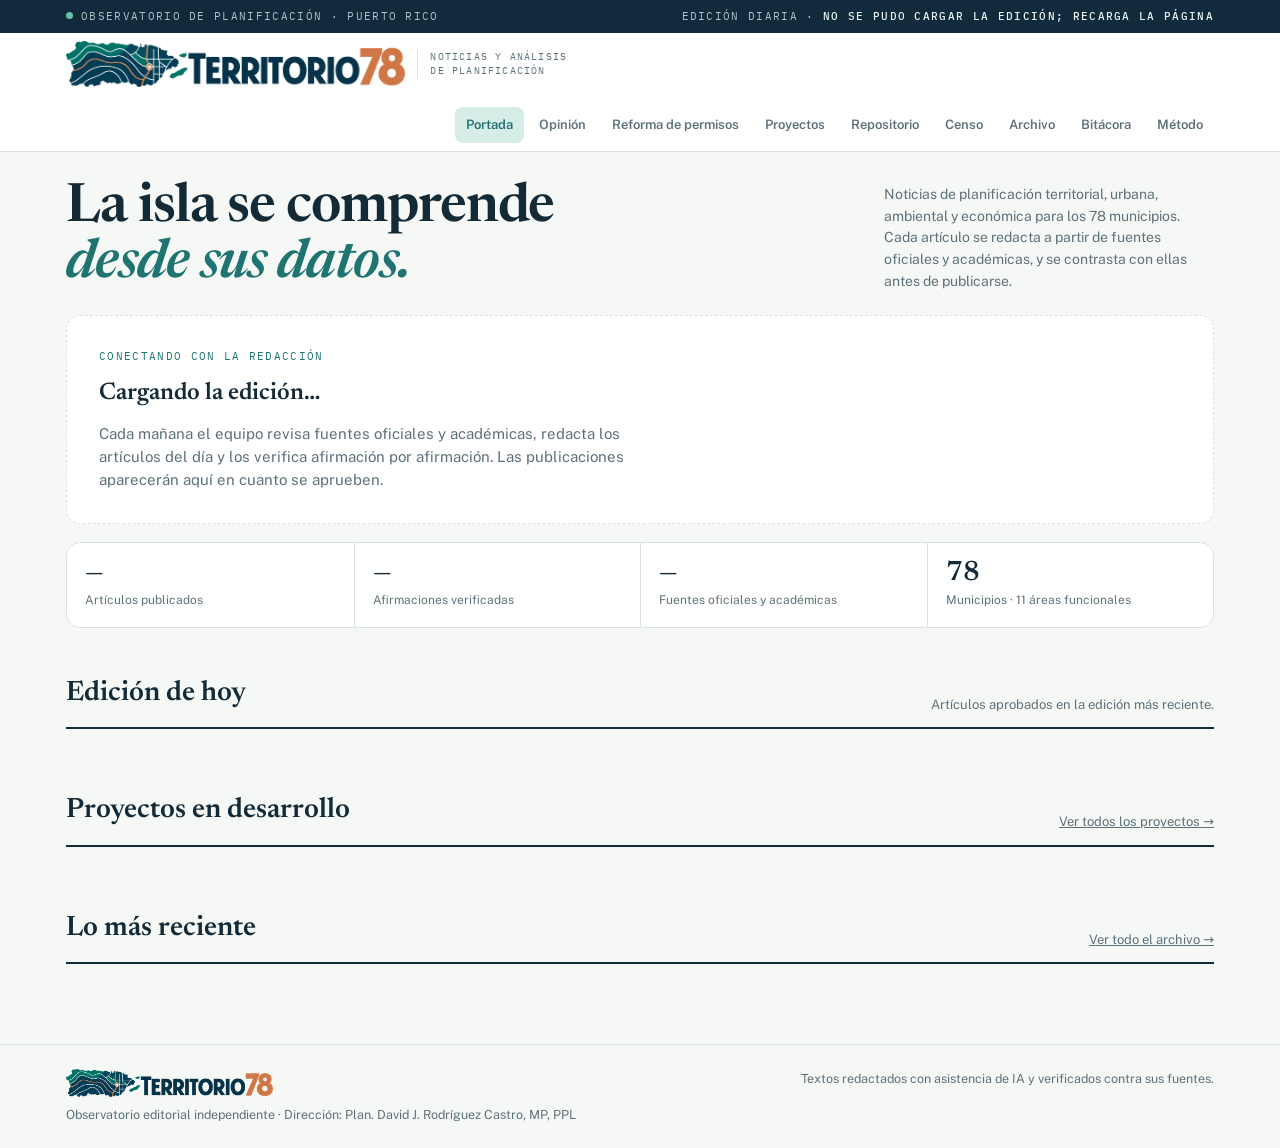
==== sitio/index.html @ 0adb04f1 "Territorio 78: sitio y actualización censal automática Co-Authored-By: Claude Opus 5.5 <noreply@anth" ====
<!doctype html>
<html lang="es">
<head>
<meta charset="utf-8">
<meta name="viewport" content="width=device-width,initial-scale=1,viewport-fit=cover">
<meta name="description" content="Territorio 78: noticias y análisis diarios de planificación territorial, urbana, ambiental y económica para los 78 municipios de Puerto Rico, verificados contra fuentes oficiales y académicas. Por Plan. David J. Rodríguez Castro, MP, PPL.">
<meta name="author" content="Plan. David J. Rodríguez Castro, MP, PPL">
<meta property="og:title" content="Territorio 78 · Observatorio de planificación de Puerto Rico">
<meta property="og:description" content="Noticias diarias de planificación verificadas contra fuentes oficiales y académicas.">
<meta property="og:type" content="website">
<meta name="theme-color" content="#112b3c">
<link rel="icon" type="image/webp" href="[data-uri]">
<link rel="apple-touch-icon" href="[data-uri]">
<style>:root{color-scheme:light;padding-top:env(safe-area-inset-top,0px);padding-bottom:env(safe-area-inset-bottom,0px)}body{margin:0;font:14px system-ui,sans-serif}img{max-width:100%}[hidden]{display:none!important}</style>
<title>Territorio 78</title>
<link rel="preconnect" href="https://fonts.googleapis.com">
<link rel="preconnect" href="https://fonts.gstatic.com" crossorigin>
<link rel="stylesheet" href="https://fonts.googleapis.com/css2?family=Newsreader:ital,opsz,wght@0,6..72,400;0,6..72,600;0,6..72,700;1,6..72,400&family=Public+Sans:wght@400;600;700;800&family=IBM+Plex+Mono:wght@400;500&display=swap">
<style>
/* Layout: periódico-observatorio — banda de edición, portada con artículo principal + radar, archivo filtrable, lectura con ficha de verificación al costado. */
:root{
  --bg:#f6f8f6; --surface:#ffffff; --sunk:#edf2ef; --ink:#132a37; --muted:#5d717a; --line:#d9e2de;
  --navy:#112b3c; --navy-2:#164b54; --on-navy:#e9f2f0; --on-navy-muted:#a9c3c6;
  --teal:#1f7472; --teal-soft:#d6ece7; --gold:#b35c2e; --gold-soft:#f8e8dd;
  --ok:#2d7a4f; --ok-soft:#e1f1e7; --warn:#9a5b1f; --warn-soft:#f6eadb;
  --display:"Newsreader",Georgia,"Times New Roman",serif;
  --sans:"Public Sans","Segoe UI",system-ui,sans-serif;
  --mono:"IBM Plex Mono",ui-monospace,Menlo,Consolas,monospace;
  --radius:14px;
}
@media (prefers-color-scheme: dark){:root:not([data-theme="light"]){
  --bg:#0d1c25; --surface:#132631; --sunk:#0f212b; --ink:#e3ecea; --muted:#9db1b6; --line:#24404b;
  --navy:#0a1820; --navy-2:#123b42; --on-navy:#e9f2f0; --on-navy-muted:#93b1b4;
  --teal:#6cc3b5; --teal-soft:#173d3e; --gold:#e58e5f; --gold-soft:#3a2a20;
  --ok:#7fcf9c; --ok-soft:#173326; --warn:#e3a868; --warn-soft:#33261a; color-scheme:dark}}
:root[data-theme="dark"]{
  --bg:#0d1c25; --surface:#132631; --sunk:#0f212b; --ink:#e3ecea; --muted:#9db1b6; --line:#24404b;
  --navy:#0a1820; --navy-2:#123b42; --on-navy:#e9f2f0; --on-navy-muted:#93b1b4;
  --teal:#6cc3b5; --teal-soft:#173d3e; --gold:#e58e5f; --gold-soft:#3a2a20;
  --ok:#7fcf9c; --ok-soft:#173326; --warn:#e3a868; --warn-soft:#33261a; color-scheme:dark}

*{box-sizing:border-box}
body{background:var(--bg);color:var(--ink);font-family:var(--sans);font-size:15px;line-height:1.55;-webkit-font-smoothing:antialiased}
body::before{content:"";position:fixed;inset:0 0 auto;height:env(safe-area-inset-top,0px);z-index:10;background:var(--surface)}
a{color:inherit}
button,input,select{font:inherit;color:inherit}
:focus-visible{outline:3px solid var(--teal);outline-offset:2px;border-radius:4px}
.wrap{max-width:1180px;margin:0 auto;padding-left:max(16px,env(safe-area-inset-left,0px));padding-right:max(16px,env(safe-area-inset-right,0px))}
.label{font-family:var(--mono);font-size:11px;letter-spacing:.12em;text-transform:uppercase}
h1,h2,h3{font-family:var(--display);text-wrap:balance;margin:0}

/* Banda de edición */
.edition{background:var(--navy);color:var(--on-navy-muted)}
.edition .wrap{display:flex;justify-content:space-between;gap:12px;flex-wrap:wrap;padding-block:8px}
.edition b{color:var(--on-navy);font-weight:500}
.dot{display:inline-block;width:7px;height:7px;border-radius:50%;background:#62c3ad;margin-right:8px;vertical-align:1px}
.dot.stale{background:var(--gold)}

/* Cabecera */
header.mast{position:sticky;top:env(safe-area-inset-top,0px);z-index:20;background:var(--surface);border-bottom:1px solid var(--line)}
header.mast .wrap{display:flex;align-items:center;gap:20px;min-height:68px;flex-wrap:wrap;padding-block:8px}
.brand{display:flex;align-items:center;gap:12px;text-decoration:none}
.mark{width:44px;height:44px;border-radius:9px;background:var(--navy);color:var(--on-navy);display:grid;place-items:center;font:700 22px var(--display);position:relative;overflow:hidden;flex-shrink:0}
.mark::after{content:"";position:absolute;width:38px;height:38px;border-radius:50%;border:1px solid #7fb3ad80;left:17px;top:15px;box-shadow:0 0 0 6px #7fb3ad1f}
.brand-name{font-weight:800;letter-spacing:.04em;font-size:16px;line-height:1.1}
.brand-name small{display:block;font-family:var(--mono);font-weight:400;font-size:10px;letter-spacing:.12em;color:var(--muted);text-transform:uppercase;margin-top:3px}
.logo{display:block;height:46px;width:auto;max-width:100%}
.logo-d{display:none}
@media (prefers-color-scheme: dark){:root:not([data-theme="light"]) .logo-l{display:none}:root:not([data-theme="light"]) .logo-d{display:block}}
:root[data-theme="dark"] .logo-l{display:none}
:root[data-theme="dark"] .logo-d{display:block}
.brand-tag{font-family:var(--mono);font-size:10px;letter-spacing:.12em;text-transform:uppercase;color:var(--muted);line-height:1.45;border-left:1px solid var(--line);padding-left:12px}
.foot-logo{height:28px;width:auto;margin-bottom:8px;vertical-align:top}
footer .wrap > span:first-child{display:flex;flex-direction:column;align-items:flex-start}
@media (max-width:600px){.logo{height:34px}.brand-tag{display:none}}
nav.main{display:flex;gap:4px;margin-left:auto;flex-wrap:wrap}
nav.main a{text-decoration:none;font-size:13px;font-weight:600;color:var(--muted);padding:8px 11px;border-radius:8px}
nav.main a:hover{color:var(--ink);background:var(--sunk)}
nav.main a[aria-current="page"]{color:var(--teal);background:var(--teal-soft)}

main{padding-block:28px 64px}
.view[hidden]{display:none!important}

/* Portada */
.lede{display:grid;grid-template-columns:minmax(0,1fr) auto;gap:24px;align-items:end;margin-bottom:22px}
.lede h1{font-size:clamp(32px,4.6vw,54px);line-height:1.04;letter-spacing:-.02em;font-weight:600}
.lede h1 em{font-style:italic;color:var(--teal)}
.lede p{margin:0;max-width:330px;color:var(--muted);font-size:14px}
.front{display:grid;grid-template-columns:minmax(0,1.6fr) minmax(0,1fr);border-radius:var(--radius);overflow:hidden;border:1px solid var(--line)}
.hero{position:relative;overflow:hidden;background:linear-gradient(130deg,var(--navy) 10%,var(--navy-2) 100%);color:var(--on-navy);padding:36px 36px 30px;display:flex;flex-direction:column;justify-content:space-between;gap:28px;min-height:380px;cursor:pointer;text-decoration:none}
.hero canvas{position:absolute;inset:0;width:100%;height:100%;pointer-events:none;opacity:.55}
.hero > *{position:relative}
.hero .label{color:#9fd8c8}
.hero h2{font-size:clamp(28px,3.4vw,44px);line-height:1.1;font-weight:600;margin:12px 0 12px;letter-spacing:-.01em}
.hero p{color:var(--on-navy-muted);max-width:60ch;margin:0;font-size:15px}
.hero-foot{display:flex;justify-content:space-between;align-items:center;gap:12px;flex-wrap:wrap;font-size:12px;color:var(--on-navy-muted)}
.hero-foot .go{background:var(--on-navy);color:var(--navy);font-weight:700;font-size:13px;padding:10px 14px;border-radius:8px}
.radar{background:var(--sunk);padding:24px;display:flex;flex-direction:column;min-width:0}
.radar-head{display:flex;justify-content:space-between;color:var(--teal);margin-bottom:6px}
.radar a{display:grid;grid-template-columns:auto minmax(0,1fr);gap:12px;padding:14px 0;border-top:1px solid var(--line);text-decoration:none}
.radar a:first-of-type{border-top:0}
.radar .n{font:600 22px/1 var(--display);color:var(--gold);min-width:22px}
.radar strong{display:block;font-family:var(--display);font-size:17px;line-height:1.25;font-weight:600}
.radar a:hover strong{color:var(--teal)}
.radar small{display:block;color:var(--muted);font-size:12px;margin-top:4px}

.strip{display:grid;grid-template-columns:repeat(4,minmax(0,1fr));border:1px solid var(--line);border-radius:var(--radius);margin-top:18px;background:var(--surface)}
.strip div{padding:16px 18px;border-left:1px solid var(--line)}
.strip div:first-child{border-left:0}
.strip strong{display:block;font:600 28px/1 var(--display);font-variant-numeric:tabular-nums}
.strip small{color:var(--muted);font-size:12px}

.sec-head{display:flex;justify-content:space-between;align-items:end;gap:20px;flex-wrap:wrap;margin:44px 0 16px;padding-bottom:12px;border-bottom:2px solid var(--ink)}
.sec-head h2{font-size:28px;font-weight:600}
.sec-head p{margin:0;color:var(--muted);font-size:13px;max-width:52ch}

.tools{display:grid;grid-template-columns:minmax(0,2fr) repeat(3,minmax(0,1fr));gap:10px;margin-bottom:16px}
.field{width:100%;border:1px solid var(--line);background:var(--surface);border-radius:9px;padding:10px 12px;font-size:14px;min-width:0}

.grid{display:grid;grid-template-columns:repeat(3,minmax(0,1fr));gap:16px}
.card{background:var(--surface);border:1px solid var(--line);border-radius:var(--radius);padding:20px;display:flex;flex-direction:column;gap:10px;text-decoration:none;min-width:0;transition:border-color .15s,transform .15s}
.card:hover{border-color:var(--teal);transform:translateY(-2px)}
.card .top{display:flex;justify-content:space-between;gap:8px;align-items:center}
.cat{color:var(--teal)}
.card h3{font-size:21px;line-height:1.2;font-weight:600}
.card p{margin:0;color:var(--muted);font-size:14px}
.card .meta{margin-top:auto;padding-top:10px;border-top:1px solid var(--line);display:flex;justify-content:space-between;gap:8px;color:var(--muted);font-size:12px;flex-wrap:wrap}
.pill{display:inline-flex;align-items:center;gap:6px;font-family:var(--mono);font-size:10.5px;letter-spacing:.06em;text-transform:uppercase;padding:3px 8px;border-radius:99px;white-space:nowrap}
.pill.ok{background:var(--ok-soft);color:var(--ok)}
.pill.warn{background:var(--warn-soft);color:var(--warn)}
.pill.gold{background:var(--gold-soft);color:var(--gold)}
.pill.off{background:var(--sunk);color:var(--muted)}
.count{color:var(--muted);font-size:12px;text-align:right;margin-top:12px}

/* Estados */
.empty{border:1px dashed var(--line);border-radius:var(--radius);padding:32px;background:var(--surface);display:grid;gap:10px;justify-items:start}
.empty h3{font-size:24px;font-weight:600}
.empty p{margin:0;color:var(--muted);max-width:62ch}
.notice{margin-top:14px;background:var(--warn-soft);color:var(--warn);padding:10px 14px;border-radius:9px;font-size:13px}

/* Lectura */
.reader{display:grid;grid-template-columns:minmax(0,1fr) 320px;gap:48px;align-items:start}
.back{display:inline-flex;gap:6px;align-items:center;font-size:13px;font-weight:600;color:var(--muted);text-decoration:none;margin-bottom:18px}
.back:hover{color:var(--teal)}
.reader h1{font-size:clamp(32px,4.2vw,50px);line-height:1.06;font-weight:600;letter-spacing:-.015em;margin:12px 0 14px}
.dek{font-family:var(--display);font-size:21px;line-height:1.45;color:var(--muted);margin:0 0 18px;max-width:62ch}
.byline{display:flex;gap:8px 18px;flex-wrap:wrap;color:var(--muted);font-size:13px;padding:12px 0;border-top:1px solid var(--line);border-bottom:1px solid var(--line);margin-bottom:26px}
.byline b{color:var(--ink);font-weight:600}
.body{font-family:var(--display);font-size:19px;line-height:1.7;max-width:66ch}
.body p{margin:0 0 1.05em}
.body h2{font-size:25px;font-weight:600;margin:1.6em 0 .5em}
.body ul{margin:0 0 1.05em;padding-left:1.2em}
.body li{margin-bottom:.4em}
.body strong{font-weight:700}
.side{position:sticky;top:calc(env(safe-area-inset-top,0px) + 90px);display:grid;gap:16px}
.box{background:var(--surface);border:1px solid var(--line);border-radius:var(--radius);padding:18px}
.box h3{font-family:var(--sans);font-size:12px;font-weight:800;letter-spacing:.1em;text-transform:uppercase;margin-bottom:12px;color:var(--muted)}
.meter{height:8px;border-radius:99px;background:var(--sunk);overflow:hidden;margin:10px 0 6px}
.meter i{display:block;height:100%;background:var(--ok);border-radius:99px}
.kv{display:grid;grid-template-columns:auto minmax(0,1fr);gap:6px 12px;font-size:13px}
.kv dt{color:var(--muted)}
.kv dd{margin:0;text-align:right;font-variant-numeric:tabular-nums}
.srcs{list-style:none;margin:0;padding:0;display:grid;gap:10px}
.srcs a{font-size:13.5px;font-weight:600;text-decoration:underline;text-decoration-color:var(--line);text-underline-offset:3px;word-break:break-word}
.srcs a:hover{color:var(--teal);text-decoration-color:var(--teal)}
.srcs .pill{margin-top:4px}
.refs{margin-top:40px;padding-top:18px;border-top:2px solid var(--ink);max-width:66ch}
.refs h2{font-size:20px;font-weight:600;margin-bottom:12px}
.refs ol{margin:0;padding-left:1.3em;display:grid;gap:10px;font-size:14px;color:var(--muted)}
.refs li{padding-left:.5em;text-indent:0;word-break:break-word}
.disclaim{font-size:12.5px;color:var(--muted);margin-top:22px;max-width:66ch}
.admin{display:flex;gap:8px;flex-wrap:wrap;align-items:center}
.btn{border:1px solid var(--line);background:var(--surface);border-radius:8px;padding:8px 12px;font-size:13px;font-weight:700;cursor:pointer}
.btn:hover{border-color:var(--ink)}
.btn.danger{color:var(--warn);border-color:var(--warn)}
.btn.primary{background:var(--teal);border-color:var(--teal);color:var(--surface)}

/* Bitácora */
.log{display:grid;gap:14px}
.ed{background:var(--surface);border:1px solid var(--line);border-radius:var(--radius);padding:20px;display:grid;grid-template-columns:150px minmax(0,1fr);gap:20px}
.ed .d{font:600 22px/1.15 var(--display)}
.ed .d small{display:block;font-family:var(--mono);font-size:11px;color:var(--muted);font-weight:400;margin-top:6px;letter-spacing:.06em}
.flow{display:flex;gap:8px;flex-wrap:wrap;margin-bottom:12px}
.flow span{font-family:var(--mono);font-size:11.5px;padding:5px 9px;border-radius:7px;background:var(--sunk);color:var(--ink)}
.flow span b{color:var(--teal);font-weight:500}
.ed p{margin:0 0 8px;font-size:14px}
.ed details{font-size:13.5px;color:var(--muted)}
.ed summary{cursor:pointer;font-weight:600;color:var(--ink)}
.ed ul{margin:8px 0 0;padding-left:1.2em}

/* Método */
.team{display:grid;grid-template-columns:repeat(3,minmax(0,1fr));gap:16px}
.role{background:var(--surface);border:1px solid var(--line);border-radius:var(--radius);padding:20px;display:grid;gap:8px;align-content:start}
.role .step{font-family:var(--mono);font-size:11px;color:var(--gold);letter-spacing:.1em}
.role h3{font-size:21px;font-weight:600}
.role p{margin:0;color:var(--muted);font-size:14px}
.rules{margin-top:24px;background:var(--navy);color:var(--on-navy);border-radius:var(--radius);padding:28px;display:grid;grid-template-columns:minmax(0,1fr) minmax(0,1fr);gap:28px}
.rules h3{font-size:26px;font-weight:600}
.rules ul{margin:0;padding-left:1.1em;display:grid;gap:8px;color:var(--on-navy-muted);font-size:14px}
.rules ul b{color:var(--on-navy);font-weight:600}

/* Visuales */
:root{--s1:#2a78d6;--s2:#eb6834;--s3:#1baf7a;--grid:#e3e9e6}
@media (prefers-color-scheme: dark){:root:not([data-theme="light"]){--s1:#3987e5;--s2:#d95926;--s3:#199e70;--grid:#24404b}}
:root[data-theme="dark"]{--s1:#3987e5;--s2:#d95926;--s3:#199e70;--grid:#24404b}
.viz{margin:30px 0;font-family:var(--sans);background:var(--surface);border:1px solid var(--line);border-radius:var(--radius);padding:20px;max-width:66ch}
.viz h4{margin:0 0 4px;font:600 18px/1.3 var(--display)}
.viz .vsub{font-size:12px;color:var(--muted);margin:0 0 14px}
.viz .vsrc{font-size:11.5px;color:var(--muted);margin:14px 0 0;font-family:var(--mono);letter-spacing:.02em}
.figs{display:grid;grid-template-columns:repeat(auto-fit,minmax(140px,1fr));gap:14px}
.fig{border-top:3px solid var(--teal);padding-top:10px}
.fig strong{display:block;font:600 32px/1.05 var(--display);font-variant-numeric:tabular-nums;letter-spacing:-.01em}
.fig span{display:block;font-size:13px;margin-top:6px;line-height:1.4}
.fig small{display:block;font-size:11.5px;color:var(--muted);margin-top:4px}
.bars{display:grid;gap:10px}
.bar-row{display:grid;grid-template-columns:minmax(0,9.5em) minmax(0,1fr);gap:12px;align-items:center;font-size:13px}
.bar-row .bl{text-align:right;color:var(--ink);line-height:1.25}
.bar-track{display:grid;gap:3px}
.bar{display:flex;align-items:center;gap:8px;min-height:18px}
.bar i{display:block;height:16px;border-radius:0 4px 4px 0;min-width:2px}
.bar b{font-weight:600;font-size:12.5px;font-variant-numeric:tabular-nums;white-space:nowrap}
.legend{display:flex;gap:14px;flex-wrap:wrap;font-size:12px;color:var(--muted);margin-bottom:12px}
.legend span{display:inline-flex;align-items:center;gap:6px}
.legend i{width:10px;height:10px;border-radius:3px;display:inline-block}
.vtable{overflow-x:auto;margin:0 -4px}
.vtable table{border-collapse:collapse;width:100%;font-size:13.5px;min-width:420px}
.vtable th{font-family:var(--mono);font-size:10.5px;letter-spacing:.08em;text-transform:uppercase;color:var(--muted);text-align:left;font-weight:500;padding:8px 10px;border-bottom:2px solid var(--ink)}
.vtable td{padding:9px 10px;border-bottom:1px solid var(--line);vertical-align:top;font-variant-numeric:tabular-nums}
.vtable tr:last-child td{border-bottom:0}
.steps{list-style:none;margin:0;padding:0;display:grid;gap:0}
.steps li{display:grid;grid-template-columns:22px minmax(0,1fr);gap:12px;position:relative;padding-bottom:16px}
.steps li::before{content:"";position:absolute;left:10px;top:18px;bottom:0;width:2px;background:var(--line)}
.steps li:last-child::before{display:none}
.steps .k{width:22px;height:22px;border-radius:50%;border:2px solid var(--teal);background:var(--surface);position:relative;z-index:1}
.steps .hecho .k{background:var(--teal)}
.steps .actual .k{box-shadow:0 0 0 4px var(--teal-soft)}
.steps .pendiente .k{border-style:dashed;border-color:var(--muted)}
.steps b{display:block;font-size:14px}
.steps span{font-size:13px;color:var(--muted)}
.line svg{width:100%;height:auto;display:block;overflow:visible}
.line text{font-family:var(--sans);font-size:11px;fill:var(--muted)}
.line .gl{stroke:var(--grid);stroke-width:1}
.vdata summary{font-size:12px;color:var(--muted);cursor:pointer;margin-top:12px}
.photo{margin:26px 0;max-width:66ch}
.photo img{width:100%;border-radius:var(--radius);display:block;background:var(--sunk)}
.photo figcaption{font-size:12px;color:var(--muted);margin-top:8px;font-family:var(--sans)}
.pmap{margin:0}
.pmap svg{width:100%;height:auto;display:block}
.pmap path{fill:var(--sunk);stroke:var(--surface);stroke-width:.6}
.pmap path.on{fill:var(--teal)}
.chips{display:flex;flex-wrap:wrap;gap:6px;margin-top:10px}
.chips span{font-size:12px;padding:3px 9px;border-radius:99px;background:var(--teal-soft);color:var(--teal);font-weight:600}
.card .kfig{font:600 30px/1 var(--display);color:var(--teal);font-variant-numeric:tabular-nums}
.card .kfig small{display:block;font:400 12px/1.35 var(--sans);color:var(--muted);margin-top:4px}
.author{display:flex;align-items:center;gap:10px}
.author .av{width:34px;height:34px;border-radius:50%;background:var(--navy);color:var(--on-navy);display:grid;place-items:center;font:600 13px var(--display);flex-shrink:0}
.author small{display:block;color:var(--muted);font-size:11.5px}

/* Opinión y proyectos */
.op-strip{display:grid;grid-template-columns:minmax(0,1.25fr) minmax(0,1fr);gap:0;border:1px solid var(--line);border-radius:var(--radius);overflow:hidden;background:var(--surface);text-decoration:none}
.op-strip .q{padding:30px 32px;background:var(--gold-soft);display:flex;flex-direction:column;justify-content:space-between;gap:20px}
.op-strip .q blockquote{margin:0;font:italic 400 clamp(22px,2.6vw,30px)/1.3 var(--display);color:var(--ink)}
.op-strip .q blockquote::before{content:"“";display:block;font:700 64px/0.6 var(--display);color:var(--gold);margin-bottom:10px}
.op-strip .t{padding:30px 32px;display:flex;flex-direction:column;gap:12px}
.op-strip .t h3{font-size:26px;line-height:1.15;font-weight:600}
.op-strip .t p{margin:0;color:var(--muted)}
.op-strip:hover h3{color:var(--gold)}
.cat-op{color:var(--gold)}
.op-grid{display:grid;grid-template-columns:repeat(2,minmax(0,1fr));gap:16px}
.op-card{background:var(--surface);border:1px solid var(--line);border-radius:var(--radius);padding:24px;display:flex;flex-direction:column;gap:12px;text-decoration:none;min-width:0}
.op-card:hover{border-color:var(--gold)}
.op-card blockquote{margin:0;font:italic 400 20px/1.4 var(--display);border-left:3px solid var(--gold);padding-left:14px}
.op-card h3{font-size:22px;line-height:1.2;font-weight:600}
.op-card .meta{margin-top:auto;font-size:12px;color:var(--muted);display:flex;justify-content:space-between;gap:8px;flex-wrap:wrap}
.pull{margin:28px 0;padding:6px 0 6px 22px;border-left:4px solid var(--gold);font:italic 400 25px/1.4 var(--display);color:var(--ink)}
.opnote{margin-top:22px;padding:14px 16px;border-radius:10px;background:var(--gold-soft);font-size:13px;color:var(--ink);max-width:66ch;font-family:var(--sans)}
.columnist{display:flex;gap:14px;align-items:center;background:var(--surface);border:1px solid var(--line);border-radius:var(--radius);padding:18px 20px;margin-bottom:18px}
.columnist .av{width:52px;height:52px;border-radius:50%;background:var(--navy);color:var(--on-navy);display:grid;place-items:center;font:600 19px var(--display);flex-shrink:0}
.columnist p{margin:2px 0 0;color:var(--muted);font-size:13.5px}
.pj-grid{display:grid;grid-template-columns:repeat(2,minmax(0,1fr));gap:16px}
.pj{background:var(--surface);border:1px solid var(--line);border-radius:var(--radius);padding:22px;display:flex;flex-direction:column;gap:12px;min-width:0}
.pj .top{display:flex;justify-content:space-between;align-items:center;gap:8px;flex-wrap:wrap}
.pj h3{font-size:22px;line-height:1.2;font-weight:600}
.pj > p{margin:0;color:var(--muted);font-size:14.5px}
.pj .esc{font-family:var(--mono);font-size:11px;color:var(--muted);letter-spacing:.04em}
.pj details{border-top:1px solid var(--line);padding-top:10px}
.pj summary{cursor:pointer;font-size:13px;font-weight:700;color:var(--teal)}
.pj h4{margin:14px 0 6px;font-family:var(--mono);font-size:10.5px;letter-spacing:.1em;text-transform:uppercase;color:var(--muted);font-weight:500}
.pj ul{margin:0;padding-left:1.1em;font-size:14px;display:grid;gap:4px}
.pj-teaser{display:grid;grid-template-columns:repeat(4,minmax(0,1fr));gap:12px}
.pj-teaser a{display:flex;flex-direction:column;gap:8px;padding:16px;border:1px solid var(--line);border-radius:12px;background:var(--surface);text-decoration:none;min-width:0}
.pj-teaser a:hover{border-color:var(--teal)}
.pj-teaser strong{font:600 17px/1.25 var(--display)}
.pj-teaser .pill{align-self:flex-start}
.pj-note{font-size:13px;color:var(--muted);margin:14px 0 0;max-width:80ch}
@media (max-width:900px){.op-strip,.op-grid,.pj-grid{grid-template-columns:minmax(0,1fr)}.pj-teaser{grid-template-columns:repeat(2,minmax(0,1fr))}}
@media (max-width:600px){.pj-teaser{grid-template-columns:minmax(0,1fr)}.op-strip .q,.op-strip .t{padding:22px}}

/* Reforma de permisos */
.rf-state{display:grid;grid-template-columns:minmax(0,1.4fr) minmax(0,1fr);border-radius:var(--radius);overflow:hidden;border:1px solid var(--line)}
.rf-state .main{background:linear-gradient(130deg,var(--navy) 10%,var(--navy-2) 100%);color:var(--on-navy);padding:30px 32px;display:flex;flex-direction:column;gap:12px}
.rf-state .main .label{color:#9fd8c8}
.rf-state .main h3{font:600 clamp(26px,3vw,36px)/1.12 var(--display);margin:0}
.rf-state .main p{margin:0;color:var(--on-navy-muted);max-width:62ch}
.rf-state .main .tag{align-self:flex-start;background:var(--gold);color:#fff;font-family:var(--mono);font-size:11px;letter-spacing:.06em;text-transform:uppercase;padding:5px 10px;border-radius:99px}
.rf-state .nums{background:var(--surface);display:grid;grid-template-columns:1fr 1fr}
.rf-state .nums div{padding:20px 22px;border-left:1px solid var(--line);border-top:1px solid var(--line)}
.rf-state .nums div:nth-child(-n+2){border-top:0}
.rf-state .nums strong{display:block;font:600 34px/1 var(--display);font-variant-numeric:tabular-nums}
.rf-state .nums small{color:var(--muted);font-size:12.5px}
.stages{list-style:none;margin:22px 0 0;padding:0;display:grid;grid-template-columns:repeat(8,minmax(0,1fr));gap:0;counter-reset:st}
.stages li{position:relative;padding:34px 6px 0;text-align:center;font-size:12.5px;line-height:1.3;color:var(--muted)}
.stages li::before{content:"";position:absolute;top:13px;left:0;right:0;height:3px;background:var(--line)}
.stages li:first-child::before{left:50%}.stages li:last-child::before{right:50%}
.stages li i{position:absolute;top:4px;left:50%;transform:translateX(-50%);width:21px;height:21px;border-radius:50%;background:var(--surface);border:2px dashed var(--muted);z-index:1}
.stages li.done{color:var(--ink)}.stages li.done::before{background:var(--teal)}
.stages li.done i{background:var(--teal);border:2px solid var(--teal)}
.stages li.now{color:var(--ink);font-weight:700}
.stages li.now i{background:var(--gold);border:2px solid var(--gold);box-shadow:0 0 0 5px var(--gold-soft)}
.stages li.now::before{background:linear-gradient(90deg,var(--teal) 50%,var(--line) 50%)}
.rf-line{margin-top:26px;background:var(--surface);border:1px solid var(--line);border-radius:var(--radius);padding:18px 20px}
.rf-line h4{margin:0 0 4px;font:600 18px/1.3 var(--display)}
.rf-sc{overflow-x:auto;padding-bottom:4px}
.rf-line svg{width:100%;min-width:680px;height:auto;display:block;overflow:visible}
.rf-line text{font-family:var(--sans);font-size:11px;fill:var(--muted)}
.rf-list{list-style:none;margin:0;padding:0;display:grid;gap:0}
.rf-item{display:grid;grid-template-columns:120px minmax(0,1fr);gap:20px;padding:20px 0;border-top:1px solid var(--line)}
.rf-item:first-child{border-top:0}
.rf-item .d{font:600 18px/1.2 var(--display)}
.rf-item .d small{display:block;font:400 11px var(--mono);letter-spacing:.06em;color:var(--muted);margin-top:6px;text-transform:uppercase}
.rf-item h4{margin:6px 0 6px;font:600 21px/1.25 var(--display)}
.rf-item p{margin:0 0 10px;color:var(--ink);max-width:70ch}
.rf-links{display:flex;gap:8px;flex-wrap:wrap}
.rf-links a{display:inline-flex;align-items:center;gap:6px;font-size:13px;font-weight:700;color:var(--teal);text-decoration:none;border:1px solid var(--line);padding:6px 11px;border-radius:8px;background:var(--surface)}
.rf-links a:hover{border-color:var(--teal)}
.rf-new{background:var(--gold-soft);color:var(--gold)}
.rf-front{display:flex;align-items:center;gap:14px;flex-wrap:wrap;margin-top:14px;padding:14px 18px;border:1px solid var(--line);border-left:4px solid var(--gold);border-radius:12px;background:var(--surface);text-decoration:none}
.rf-front b{font-family:var(--display);font-size:18px;font-weight:600}
.rf-front span{color:var(--muted);font-size:13.5px}
.rf-front .go{margin-left:auto;color:var(--teal);font-weight:700;font-size:13px}
@media (max-width:900px){.rf-state{grid-template-columns:minmax(0,1fr)}.stages{grid-template-columns:repeat(4,minmax(0,1fr));row-gap:14px}.stages li:nth-child(4)::before{right:50%}.stages li:nth-child(5)::before{left:50%}}
@media (max-width:600px){.rf-item{grid-template-columns:minmax(0,1fr);gap:6px}.rf-state .main{padding:22px}.stages{grid-template-columns:repeat(2,minmax(0,1fr))}.stages li::before{display:none}}

/* Repositorio de planes */
.rp-top{display:grid;grid-template-columns:minmax(0,1.3fr) minmax(0,1fr);gap:16px;align-items:start}
.rp-map{background:var(--surface);border:1px solid var(--line);border-radius:var(--radius);padding:16px}
.rp-map svg{width:100%;height:auto;display:block}
.rp-map path{stroke:var(--surface);stroke-width:.7;cursor:pointer;fill:var(--sunk)}
.rp-map path.c1{fill:var(--teal)}.rp-map path.c2{fill:var(--gold)}.rp-map path.c3{fill:var(--warn)}
.rp-map path:hover,.rp-map path.sel{stroke:var(--ink);stroke-width:1.6}
.rp-map .legend{margin:10px 0 0}
.rp-kpis{display:grid;grid-template-columns:1fr 1fr;gap:10px}
.rp-kpis div{background:var(--surface);border:1px solid var(--line);border-radius:12px;padding:14px 16px}
.rp-kpis strong{display:block;font:600 30px/1 var(--display);font-variant-numeric:tabular-nums}
.rp-kpis small{color:var(--muted);font-size:12.5px}
.rp-tools{display:grid;grid-template-columns:minmax(0,2fr) repeat(2,minmax(0,1fr));gap:10px;margin:18px 0}
.rp-grid{display:grid;grid-template-columns:repeat(2,minmax(0,1fr));gap:12px;align-items:start}
.rp-top.nomap{grid-template-columns:minmax(0,1fr)}
.rp-top.nomap .rp-kpis{grid-template-columns:repeat(4,minmax(0,1fr))}
@media (max-width:600px){.rp-top.nomap .rp-kpis{grid-template-columns:1fr 1fr}}
.rp-mun{background:var(--surface);border:1px solid var(--line);border-radius:12px;padding:0;min-width:0}
.rp-mun > summary{list-style:none;cursor:pointer;padding:14px 16px;display:grid;grid-template-columns:minmax(0,1fr) auto;gap:4px 10px;align-items:center}
.rp-mun > summary::-webkit-details-marker{display:none}
.rp-mun > summary b{font:600 19px/1.2 var(--display)}
.rp-mun > summary small{grid-column:1/-1;color:var(--muted);font-size:12.5px}
.rp-mun[open]{border-color:var(--teal)}
.rp-docs{list-style:none;margin:0;padding:0 16px 14px;display:grid;gap:0}
.rp-docs li{display:grid;grid-template-columns:minmax(0,1fr) auto;gap:10px;align-items:center;padding:8px 0;border-top:1px solid var(--line);font-size:13.5px}
.rp-docs .k{display:inline-block;font-family:var(--mono);font-size:10px;letter-spacing:.06em;text-transform:uppercase;color:var(--muted);margin-right:6px}
.rp-docs a{font-weight:700;color:var(--teal);text-decoration:none;white-space:nowrap;font-size:12.5px}
.rp-docs a:hover{text-decoration:underline}
.rp-sec{margin-top:8px}
@media (max-width:900px){.rp-top,.rp-grid{grid-template-columns:minmax(0,1fr)}.rp-tools{grid-template-columns:minmax(0,1fr) minmax(0,1fr)}.rp-tools .field:first-child{grid-column:1/-1}}

/* Censo */
.cs-hero{display:grid;grid-template-columns:minmax(0,1.2fr) minmax(0,1fr);gap:0;border:1px solid var(--line);border-radius:var(--radius);overflow:hidden}
.cs-hero .a{background:linear-gradient(130deg,var(--navy) 10%,var(--navy-2) 100%);color:var(--on-navy);padding:28px 30px;display:flex;flex-direction:column;gap:12px;justify-content:center}
.cs-hero .a .label{color:#9fd8c8}
.cs-hero .a strong{font:600 clamp(40px,5vw,60px)/1 var(--display);font-variant-numeric:tabular-nums;letter-spacing:-.02em}
.cs-hero .a p{margin:0;color:var(--on-navy-muted);max-width:52ch}
.cs-hero .a .btn{align-self:flex-start;background:var(--on-navy);color:var(--navy);border:0;text-decoration:none;padding:10px 14px}
.cs-hero .b{background:var(--surface);display:grid;grid-template-columns:1fr 1fr}
.cs-hero .b div{padding:18px 20px;border-left:1px solid var(--line);border-top:1px solid var(--line)}
.cs-hero .b div:nth-child(-n+2){border-top:0}
.cs-hero .b strong{display:block;font:600 28px/1 var(--display);font-variant-numeric:tabular-nums}
.cs-hero .b small{color:var(--muted);font-size:12.5px}
.cs-grid{display:grid;grid-template-columns:repeat(2,minmax(0,1fr));gap:16px;align-items:start}
.cs-grid .viz{margin:0;max-width:none}
.cs-wide{grid-column:1/-1}
.cs-news{list-style:none;margin:0;padding:0}
.cs-news li{display:grid;grid-template-columns:110px minmax(0,1fr);gap:16px;padding:14px 0;border-top:1px solid var(--line)}
.cs-news li:first-child{border-top:0}
.cs-news b{font:600 18px/1.25 var(--display)}
.cs-news p{margin:4px 0 8px;font-size:14px}
@media (max-width:900px){.cs-hero,.cs-grid{grid-template-columns:minmax(0,1fr)}.cs-news li{grid-template-columns:minmax(0,1fr);gap:4px}}

footer{border-top:1px solid var(--line);padding-block:24px;color:var(--muted);font-size:12.5px}
footer .wrap{display:flex;justify-content:space-between;gap:16px;flex-wrap:wrap}

@media (max-width:900px){
  .front,.reader,.rules{grid-template-columns:minmax(0,1fr)}
  .side{position:static}
  .grid,.team{grid-template-columns:repeat(2,minmax(0,1fr))}
  .tools{grid-template-columns:minmax(0,1fr) minmax(0,1fr)}
  .tools .field:first-child{grid-column:1/-1}
  .lede{grid-template-columns:minmax(0,1fr)}
}
@media (max-width:600px){
  .grid,.team{grid-template-columns:minmax(0,1fr)}
  .strip{grid-template-columns:repeat(2,minmax(0,1fr))}
  .strip div:nth-child(3){border-left:0}
  .strip div:nth-child(n+3){border-top:1px solid var(--line)}
  .hero{padding:26px 22px;min-height:320px}
  .ed{grid-template-columns:minmax(0,1fr);gap:10px}
  nav.main{margin-left:0;width:100%}
  .body{font-size:18px}
}
@media (prefers-reduced-motion:reduce){.card{transition:none}.card:hover{transform:none}}
</style>
</head>
<body>


<div class="edition label">
  <div class="wrap">
    <span><span class="dot" id="liveDot"></span>Observatorio de planificación · Puerto Rico</span>
    <span id="editionLine">Edición diaria · <b>cargando…</b></span>
  </div>
</div>

<header class="mast">
  <div class="wrap">
    <a class="brand" href="#inicio" aria-label="Territorio 78, portada">
      <img class="logo logo-l" src="[data-uri]" alt="Territorio 78" width="339" height="46">
      <img class="logo logo-d" src="[data-uri]" alt="Territorio 78" width="339" height="46">
      <span class="brand-tag">Noticias y análisis<br>de planificación</span>
    </a>
    <nav class="main" aria-label="Secciones">
      <a href="#inicio" data-nav="inicio">Portada</a>
      <a href="#opinion" data-nav="opinion">Opinión</a>
      <a href="#reforma" data-nav="reforma">Reforma de permisos</a>
      <a href="#proyectos" data-nav="proyectos">Proyectos</a>
      <a href="#repositorio" data-nav="repositorio">Repositorio</a>
      <a href="#censo" data-nav="censo">Censo</a>
      <a href="#archivo" data-nav="archivo">Archivo</a>
      <a href="#bitacora" data-nav="bitacora">Bitácora</a>
      <a href="#metodo" data-nav="metodo">Método</a>
    </nav>
  </div>
</header>

<main class="wrap">
  <!-- PORTADA -->
  <section class="view" id="v-inicio">
    <div class="lede">
      <h1>La isla se comprende <em>desde sus datos.</em></h1>
      <p>Noticias de planificación territorial, urbana, ambiental y económica para los 78 municipios. Cada artículo se redacta a partir de fuentes oficiales y académicas, y se contrasta con ellas antes de publicarse.</p>
    </div>
    <div id="frontSlot">
      <div class="empty" id="frontEmpty">
        <span class="label cat">Primera edición en preparación</span>
        <h3>La redacción está trabajando.</h3>
        <p>Cada mañana el equipo revisa fuentes oficiales y académicas, redacta los artículos del día y los verifica afirmación por afirmación. Las publicaciones aparecerán aquí en cuanto se aprueben.</p>
      </div>
    </div>
    <div class="strip" aria-label="Cobertura">
      <div><strong id="stPosts">—</strong><small>Artículos publicados</small></div>
      <div><strong id="stClaims">—</strong><small>Afirmaciones verificadas</small></div>
      <div><strong id="stOfficial">—</strong><small>Fuentes oficiales y académicas</small></div>
      <div><strong>78</strong><small>Municipios · 11 áreas funcionales</small></div>
    </div>
    <a class="rf-front" id="rfFront" href="#reforma" hidden></a>

    <div class="sec-head">
      <h2>Edición de hoy</h2>
      <p id="todayNote">Artículos aprobados en la edición más reciente.</p>
    </div>
    <div class="grid" id="todayGrid"></div>

    <div id="opFront"></div>

    <div class="sec-head">
      <h2>Proyectos en desarrollo</h2>
      <p><a href="#proyectos">Ver todos los proyectos →</a></p>
    </div>
    <div class="pj-teaser" id="pjTeaser"></div>

    <div class="sec-head">
      <h2>Lo más reciente</h2>
      <p><a href="#archivo">Ver todo el archivo →</a></p>
    </div>
    <div class="grid" id="recentGrid"></div>
  </section>

  <!-- OPINIÓN -->
  <section class="view" id="v-opinion" hidden>
    <div class="sec-head" style="margin-top:0">
      <h2>Opinión</h2>
      <p>Columnas sobre el territorio, la ciudad y el futuro de Puerto Rico. Cada dato que se cita se verifica con su fuente; las opiniones son del autor.</p>
    </div>
    <div class="columnist"><span class="av" aria-hidden="true">DR</span><div><b>Plan. David J. Rodríguez Castro, MP, PPL</b><p>Planificador profesional. Escribe sobre ordenación territorial, vivienda, demografía y datos para decidir mejor.</p></div></div>
    <div class="op-grid" id="opGrid"></div>
  </section>

  <!-- REFORMA DE PERMISOS -->
  <section class="view" id="v-reforma" hidden>
    <div class="sec-head" style="margin-top:0">
      <h2>Reforma de permisos</h2>
      <p>Seguimiento diario del Código de Planificación y Permisos (sustitutivo de los P. del S. 1173 y 1183), desde su radicación hasta hoy. Lo más reciente aparece primero. Se actualiza cada día a las 7:00 a. m.</p>
    </div>
    <div id="rfState"></div>
    <ol class="stages" id="rfStages" aria-label="Etapas del trámite legislativo"></ol>
    <div class="rf-line" id="rfLine" hidden></div>
    <div class="sec-head"><h2>Cronología</h2><p>Cada entrada enlaza a su fuente para que puedas leerla completa.</p></div>
    <ol class="rf-list" id="rfList"></ol>
    <p class="pj-note">Resumen informativo elaborado a partir de fuentes oficiales (Senado, Cámara, SUTRA, La Fortaleza) y prensa reconocida, sin citas textuales extensas. No constituye asesoría legal. Una medida no es ley hasta que ambos cuerpos la aprueban y la gobernadora la firma.</p>
  </section>

  <!-- REPOSITORIO -->
  <section class="view" id="v-repositorio" hidden>
    <div class="sec-head" style="margin-top:0">
      <h2>Repositorio de planes territoriales</h2>
      <p>Planes de Ordenación Territorial, revisiones, órdenes ejecutivas, resoluciones, convenios, planes especiales y modificaciones al PUT, organizados por municipio y con enlace a cada documento.</p>
    </div>
    <div class="rp-top">
      <div class="rp-map" id="rpMapBox"><h3 style="font:600 18px/1.3 var(--display);margin:0 0 8px">Años desde la última orden ejecutiva</h3><div id="rpMap"><p style="color:var(--muted);font-size:13px">Cargando mapa…</p></div>
        <div class="legend"><span><i style="background:var(--teal)"></i>8 años o menos</span><span><i style="background:var(--gold)"></i>9 a 15 años</span><span><i style="background:var(--warn)"></i>Más de 15 años</span><span><i style="background:var(--sunk);border:1px solid var(--line)"></i>Sin documentos</span></div></div>
      <div><div class="rp-kpis" id="rpKpis"></div>
        <p class="pj-note" id="rpAct" style="margin-top:12px"></p><p class="pj-note">El Código Municipal (Ley 107-2020) dispone la revisión integral de los planes cada ocho años. El color del mapa usa el año de la orden ejecutiva más reciente que hay en el repositorio para cada municipio; es una aproximación, no una certificación de vigencia.</p></div>
    </div>
    <div class="rp-tools">
      <input class="field" id="rpQ" type="search" placeholder="Buscar municipio, orden ejecutiva, resolución…" aria-label="Buscar en el repositorio">
      <select class="field" id="rpCat" aria-label="Colección"><option value="Planes territoriales">Planes territoriales por municipio</option><option value="Planes especiales">Planes especiales y reservas</option><option value="Modificaciones al PUT">Modificaciones al PUT</option></select>
      <select class="field" id="rpTipo" aria-label="Tipo de documento"><option value="">Todos los tipos</option></select>
    </div>
    <div id="rpList"></div>
    <p class="pj-note">Los documentos se alojan en Google Drive. Si un enlace pide permiso de acceso, el documento aún no se ha compartido públicamente. Las órdenes ejecutivas y resoluciones son documentos oficiales del Gobierno de Puerto Rico y de la Junta de Planificación; el repositorio solo los organiza.</p>
  </section>

  <!-- CENSO -->
  <section class="view" id="v-censo" hidden>
    <div class="sec-head" style="margin-top:0">
      <h2>Observatorio censal</h2>
      <p>Estadísticas oficiales del Negociado del Censo de EE. UU. para Puerto Rico: censos decenales desde 1765, la Encuesta sobre la Comunidad, estimaciones de población, resiliencia comunitaria, permisos de construcción y censos económicos.</p>
    </div>
    <div id="csHero"></div>
    <div class="sec-head"><h2>Puerto Rico en cifras</h2><p id="csNota"></p></div>
    <div class="cs-grid" id="csGrid"></div>
    <div class="sec-head"><h2>Novedades del Censo</h2><p>Publicaciones nuevas del Censo con datos de Puerto Rico. Se revisa cada día; cada entrada enlaza a la fuente oficial.</p></div>
    <ol class="cs-news" id="csNews"></ol>
  </section>

  <!-- PROYECTOS -->
  <section class="view" id="v-proyectos" hidden>
    <div class="sec-head" style="margin-top:0">
      <h2>Proyectos en desarrollo</h2>
      <p>Líneas de investigación y herramientas en las que trabaja el autor. Se describen de forma general; los resultados se publicarán aquí cuando estén validados.</p>
    </div>
    <div class="pj-grid" id="pjGrid"></div>
    <p class="pj-note">Las descripciones son generales y no constituyen resultados oficiales ni posiciones de ninguna agencia. Las cifras y hallazgos se publicarán como artículos verificados cuando cada proyecto concluya sus etapas de validación.</p>
  </section>

  <!-- ARCHIVO -->
  <section class="view" id="v-archivo" hidden>
    <div class="sec-head" style="margin-top:0">
      <h2>Archivo</h2>
      <p>Todos los artículos publicados, con sus fuentes y su ficha de verificación.</p>
    </div>
    <div class="tools">
      <input class="field" id="q" type="search" placeholder="Buscar tema, municipio, agencia…" aria-label="Buscar en el archivo">
      <select class="field" id="fCat" aria-label="Categoría"><option value="">Todas las categorías</option></select>
      <select class="field" id="fAmb" aria-label="Ámbito"><option value="">Todos los ámbitos</option></select>
      <select class="field" id="fMun" aria-label="Municipio"><option value="">Todos los municipios</option></select>
    </div>
    <div class="grid" id="archGrid"></div>
    <p class="count" id="archCount"></p>
  </section>

  <!-- ARTÍCULO -->
  <section class="view" id="v-articulo" hidden>
    <a class="back" href="#inicio" id="backLink">← Volver a la portada</a>
    <div id="articleSlot"></div>
  </section>

  <!-- BITÁCORA -->
  <section class="view" id="v-bitacora" hidden>
    <div class="sec-head" style="margin-top:0">
      <h2>Bitácora de la redacción</h2>
      <p>Qué revisó el equipo en cada edición, qué se publicó y qué se descartó y por qué.</p>
    </div>
    <div class="log" id="logList">
      <div class="empty"><h3>Sin ediciones registradas todavía.</h3><p>La primera bitácora aparecerá al cerrar la primera edición.</p></div>
    </div>
  </section>

  <!-- MÉTODO -->
  <section class="view" id="v-metodo" hidden>
    <div class="sec-head" style="margin-top:0">
      <h2>Cómo se hace cada edición</h2>
      <p>Un equipo de agentes de IA trabaja cada día bajo reglas editoriales fijas. La dirección editorial puede retirar cualquier publicación.</p>
    </div>
    <div class="team">
      <div class="role"><span class="step">PASO 1 · RADAR</span><h3>Rastreo de fuentes</h3><p>Revisa publicaciones de las últimas 24 a 72 horas en agencias de Puerto Rico y federales, la Legislatura, revistas revisadas por pares y organismos internacionales. Confirma la fecha y los hechos en la página original.</p></div>
      <div class="role"><span class="step">PASO 2 · SELECCIÓN</span><h3>Coordinación editorial</h3><p>Elige de tres a cinco temas por relevancia para la planificación en Puerto Rico, evita repetir lo ya publicado y equilibra el ámbito local, el académico y el internacional.</p></div>
      <div class="role"><span class="step">PASO 3 · REDACCIÓN</span><h3>Redactores en paralelo</h3><p>Cada redactor trabaja un tema: lee las fuentes completas, escribe el artículo en español, separa hechos de análisis y prepara las referencias en formato APA.</p></div>
      <div class="role"><span class="step">PASO 4 · VERIFICACIÓN</span><h3>Verificación independiente</h3><p>Un agente que no participó en la redacción contrasta cada afirmación con su fuente. Corrige lo que no coincide y elimina lo que no puede confirmar.</p></div>
      <div class="role"><span class="step">PASO 5 · PUBLICACIÓN</span><h3>Cierre de edición</h3><p>Solo se publican los artículos aprobados. La edición queda registrada en la bitácora, con los temas descartados y sus motivos.</p></div>
      <div class="role"><span class="step">SIEMPRE · DIRECCIÓN</span><h3>Autoría y dirección</h3><p>Los artículos se publican bajo la firma del Plan. David J. Rodríguez Castro, MP, PPL, director editorial, que puede retirar o corregir cualquier publicación.</p></div>
    </div>
    <div class="rules">
      <div><span class="label" style="color:#9fd8c8">Criterios de publicación</span><h3 style="margin-top:10px">Publicar con evidencia, no solo con velocidad.</h3></div>
      <ul>
        <li><b>Fuente primaria obligatoria.</b> Cada artículo se ancla en un documento oficial o en una publicación académica con DOI. La prensa sirve de apoyo, no de prueba.</li>
        <li><b>Hechos y análisis separados.</b> Las cifras, fechas y plazos se citan; las interpretaciones se presentan como tales.</li>
        <li><b>Propuesta no es norma.</b> Un borrador, un proyecto de ley o un aviso de comentarios no se presenta como algo aprobado.</li>
        <li><b>Sin dato confirmado, no hay dato.</b> Lo que la verificación no puede confirmar se elimina del texto.</li>
        <li><b>Opinión separada de información.</b> Las columnas de opinión se identifican como tales; sus datos pasan por la misma verificación que las noticias.</li>
        <li><b>Independencia.</b> Territorio 78 no es un medio oficial de la Junta de Planificación ni de ninguna agencia.</li>
      </ul>
    </div>
  </section>
</main>

<footer>
  <div class="wrap">
    <span><img class="foot-logo logo-l" src="[data-uri]" alt="Territorio 78" width="207" height="28"><img class="foot-logo logo-d" src="[data-uri]" alt="" width="207" height="28">Observatorio editorial independiente · Dirección: Plan. David J. Rodríguez Castro, MP, PPL</span>
    <span>Textos redactados con asistencia de IA y verificados contra sus fuentes.</span>
  </div>
</footer>

<script>
(function(){
  "use strict";
  /* Configuración pública (solo lectura). La clave publicable de Supabase está pensada para el navegador;
     la seguridad la dan las políticas RLS: solo se leen artículos publicados. */
  const SB_URL = "https://rvpdrdmcbqkmmwlsrmor.supabase.co";
  const SB_KEY = "sb_publishable_MTg-6riZpcerO4NscOVjow_aUR7ng2j";
  const AUTOR_DEFAULT = "Plan. David J. Rodríguez Castro, MP, PPL";

  const $ = s => document.querySelector(s);
  const esc = s => String(s == null ? "" : s).replace(/[&<>"']/g, c => ({"&":"&amp;","<":"&lt;",">":"&gt;",'"':"&quot;","'":"&#39;"}[c]));
  const safeUrl = u => /^https:\/\//i.test(String(u||"")) ? String(u) : "";
  const MESES = ["enero","febrero","marzo","abril","mayo","junio","julio","agosto","septiembre","octubre","noviembre","diciembre"];
  const fmtDate = d => { const m = /^(\d{4})-(\d{2})-(\d{2})/.exec(d||""); return m ? `${+m[3]} de ${MESES[+m[2]-1]} de ${m[1]}` : (d||""); };
  const fmtShort = d => { const m = /^(\d{4})-(\d{2})-(\d{2})/.exec(d||""); return m ? `${+m[3]} ${MESES[+m[2]-1].slice(0,3)} ${m[1]}` : (d||""); };
  const todayPR = () => { try { return new Intl.DateTimeFormat("en-CA",{timeZone:"America/Puerto_Rico"}).format(new Date()); } catch(e){ return new Date().toISOString().slice(0,10); } };
  const nf = new Intl.NumberFormat("es-PR",{maximumFractionDigits:2});
  const norm = s => String(s||"").normalize("NFD").replace(/[̀-ͯ]/g,"").toLowerCase().trim();
  const initials = n => String(n||"").replace(/^(Plan\.|Dr\.|Dra\.|Lcdo\.|Lcda\.)\s*/i,"").split(/\s+/).filter(w=>/^[A-ZÁÉÍÓÚÑ]/.test(w)).slice(0,2).map(w=>w[0]).join("");

  let PROJS = [], REF = [], REFEST = null;
  let ARTS = [], EDS = [], canEdit = false, dbRef = null, storeReady = false, MODE = "none";

  /* ---------- Contornos del héroe ---------- */
  function drawContours(canvas, seed){
    if (!canvas) return; const ctx = canvas.getContext("2d"); if(!ctx) return;
    const r = canvas.getBoundingClientRect(); const dpr = Math.min(2, window.devicePixelRatio||1);
    canvas.width = Math.max(1, r.width*dpr); canvas.height = Math.max(1, r.height*dpr);
    ctx.scale(dpr,dpr); ctx.clearRect(0,0,r.width,r.height);
    let s = 0; for (const ch of String(seed||"78")) s = (s*31 + ch.charCodeAt(0)) >>> 0;
    const rnd = () => (s = (s*1664525 + 1013904223) >>> 0) / 4294967296;
    const cx = r.width*(0.72 + rnd()*0.2), cy = r.height*(0.15 + rnd()*0.3);
    const ph = [rnd()*6, rnd()*6, rnd()*6];
    for (let k=1; k<=14; k++){
      const base = k*34; ctx.beginPath();
      for (let a=0; a<=Math.PI*2+0.01; a+=0.05){
        const w = 1 + 0.10*Math.sin(3*a+ph[0]) + 0.06*Math.sin(5*a+ph[1]+k*0.2) + 0.04*Math.sin(2*a+ph[2]);
        const x = cx + Math.cos(a)*base*w*1.25, y = cy + Math.sin(a)*base*w;
        a===0 ? ctx.moveTo(x,y) : ctx.lineTo(x,y);
      }
      ctx.strokeStyle = k%5===0 ? "rgba(159,216,200,.55)" : "rgba(159,216,200,.22)";
      ctx.lineWidth = k%5===0 ? 1.2 : 0.8; ctx.stroke();
    }
  }

  /* ---------- Texto ---------- */
  const inline = t => esc(t).replace(/\*\*(.+?)\*\*/g,"<strong>$1</strong>").replace(/\*(.+?)\*/g,"<em>$1</em>");
  function bodyBlocks(md){
    return String(md||"").replace(/\r/g,"").split(/\n{2,}/).map(b => {
      b = b.trim(); if(!b) return "";
      if (b.startsWith("## ")) return `<h2>${inline(b.slice(3))}</h2>`;
      const lines = b.split("\n");
      if (lines.every(l => /^\s*[-•]\s+/.test(l))) return "<ul>" + lines.map(l => `<li>${inline(l.replace(/^\s*[-•]\s+/,""))}</li>`).join("") + "</ul>";
      return `<p>${inline(lines.join(" "))}</p>`;
    }).filter(Boolean);
  }
  /* Une listas consecutivas que el autor separó con líneas en blanco */
  function mergeLists(blocks){ const out=[]; for (const b of blocks){ if (b.startsWith("<ul>") && out.length && out[out.length-1].startsWith("<ul>")) out[out.length-1] = out[out.length-1].slice(0,-5) + b.slice(4); else out.push(b); } return out; }

  /* ---------- Visuales ---------- */
  const SER = ["var(--s1)","var(--s2)","var(--s3)"];
  const vsrc = v => v.fuente ? `<p class="vsrc">Fuente: ${esc(v.fuente)}</p>` : "";
  const fmtVal = (n,u) => { const x = Number(n); if (!isFinite(x)) return esc(n); const t = nf.format(x); if (u === "%") return t + " %"; if (u === "$") return "$" + t; if (/millones de \$/.test(u||"")) return "$" + t + " M"; return t; };
  function vizCifras(v){
    return `<div class="figs">${(v.items||[]).slice(0,4).map(i => `<div class="fig"><strong>${esc(i.valor)}</strong><span>${esc(i.etiqueta)}</span>${i.nota?`<small>${esc(i.nota)}</small>`:""}</div>`).join("")}</div>`;
  }
  function dataTable(v){
    const cats = v.categorias||[], ser = v.series||[];
    return `<details class="vdata"><summary>Ver los datos en tabla</summary><div class="vtable"><table><thead><tr><th></th>${ser.map(s=>`<th>${esc(s.nombre)}</th>`).join("")}</tr></thead><tbody>${cats.map((c,i)=>`<tr><td>${esc(c)}</td>${ser.map(s=>`<td>${fmtVal(s.valores[i],v.unidad)}</td>`).join("")}</tr>`).join("")}</tbody></table></div></details>`;
  }
  function legend(ser){ return ser.length > 1 ? `<div class="legend">${ser.map((s,i)=>`<span><i style="background:${SER[i%3]}"></i>${esc(s.nombre)}</span>`).join("")}</div>` : ""; }
  function vizBarras(v){
    const cats = v.categorias||[], ser = (v.series||[]).slice(0,3);
    const max = Math.max(0, ...ser.flatMap(s => (s.valores||[]).map(Number).filter(isFinite)));
    const one = ser.length === 1;
    return `${one && ser[0].nombre ? `<p class="vsub">${esc(ser[0].nombre)}${v.unidad?` · ${esc(v.unidad)}`:""}</p>` : (v.unidad?`<p class="vsub">${esc(v.unidad)}</p>`:"")}${legend(ser)}
      <div class="bars">${cats.map((c,i)=>`<div class="bar-row"><span class="bl">${esc(c)}</span><span class="bar-track">${ser.map((s,k)=>{ const val = Number(s.valores[i]); const w = max>0 && isFinite(val) ? Math.max(0.5, 100*val/max) : 0; return `<span class="bar" title="${esc(c)} · ${esc(s.nombre)}: ${esc(fmtVal(val,v.unidad))}"><i style="width:calc(${w.toFixed(2)}% - 4.5em);background:${one?"var(--teal)":SER[k]}"></i><b>${fmtVal(val,v.unidad)}</b></span>`; }).join("")}</span></div>`).join("")}</div>
      ${v.nota?`<p class="vsub" style="margin:12px 0 0">${esc(v.nota)}</p>`:""}${dataTable(v)}`;
  }
  function vizLineas(v){
    const cats = v.categorias||[], ser = (v.series||[]).slice(0,3);
    const vals = ser.flatMap(s => (s.valores||[]).map(Number).filter(isFinite)); if (!vals.length || cats.length < 2) return vizBarras(v);
    let lo = Math.min(...vals), hi = Math.max(...vals); if (lo > 0 && lo/hi > 0.3) lo = lo*0.9; else lo = Math.min(0, lo); if (hi === lo) hi = lo + 1;
    const W = v.w || 620, H = v.h || 260, L = v.w ? 70 : 46, R = 70, T = 14, B = 30;
    const xn = v.xnum ? cats.map(Number) : null;
    const x = i => xn ? L + (W-L-R) * (xn[i]-xn[0])/((xn[xn.length-1]-xn[0])||1) : L + (W-L-R) * (cats.length===1?0.5:i/(cats.length-1));
    const y = val => T + (H-T-B) * (1 - (val-lo)/(hi-lo));
    const ticks = [0,1,2,3,4].map(k => lo + (hi-lo)*k/4);
    const step = Math.ceil(cats.length/8);
    const svg = `<svg viewBox="0 0 ${W} ${H}" role="img" aria-label="${esc(v.titulo)}">
      ${ticks.map(t=>`<line class="gl" x1="${L}" x2="${W-R}" y1="${y(t).toFixed(1)}" y2="${y(t).toFixed(1)}"/><text x="${L-6}" y="${(y(t)+4).toFixed(1)}" text-anchor="end">${esc(nf.format(+t.toPrecision(3)))}</text>`).join("")}
      ${(v.ticks ? cats.map((c,i)=>[c,i]).filter(([c])=>v.ticks.includes(String(c))) : cats.map((c,i)=>[c,i]).filter(([c,i]) => i%step===0 || i===cats.length-1)).map(([c,i]) => `<text x="${x(i).toFixed(1)}" y="${H-8}" text-anchor="middle">${esc(c)}</text>`).join("")}
      ${ser.map((s,k)=>{ const pts = (s.valores||[]).map((val,i)=>[x(i),y(Number(val)),val]).filter(p=>isFinite(p[1]));
        const last = pts[pts.length-1];
        return `<polyline fill="none" stroke="${SER[k]}" stroke-width="2" stroke-linejoin="round" points="${pts.map(p=>p[0].toFixed(1)+","+p[1].toFixed(1)).join(" ")}"/>
        ${pts.map((p,i)=>`<circle cx="${p[0].toFixed(1)}" cy="${p[1].toFixed(1)}" r="4" fill="${SER[k]}" stroke="var(--surface)" stroke-width="2"><title>${esc(cats[i])} · ${esc(s.nombre)}: ${esc(fmtVal(p[2],v.unidad))}</title></circle>`).join("")}
        ${last?`<text x="${(last[0]+8).toFixed(1)}" y="${(last[1]+4).toFixed(1)}" style="fill:var(--ink);font-weight:600">${esc(fmtVal(last[2],v.unidad))}</text>`:""}`; }).join("")}
    </svg>`;
    return `${v.unidad?`<p class="vsub">${esc(v.unidad)}</p>`:""}${legend(ser)}<div class="line">${svg}</div>${v.nota?`<p class="vsub" style="margin:12px 0 0">${esc(v.nota)}</p>`:""}${dataTable(v)}`;
  }
  function vizTabla(v){
    return `<div class="vtable"><table><thead><tr>${(v.columnas||[]).map(c=>`<th>${esc(c)}</th>`).join("")}</tr></thead><tbody>${(v.filas||[]).map(f=>`<tr>${f.map(c=>`<td>${esc(c)}</td>`).join("")}</tr>`).join("")}</tbody></table></div>`;
  }
  function vizPasos(v){
    return `<ol class="steps">${(v.items||[]).map(i=>`<li class="${esc(i.estado||"pendiente")}"><span class="k" aria-hidden="true"></span><div><b>${esc(i.etiqueta)}</b><span>${esc(i.detalle)}${i.estado==="pendiente"?" · pendiente":i.estado==="actual"?" · etapa actual":""}</span></div></li>`).join("")}</ol>`;
  }
  function renderViz(v){
    const f = {cifras:vizCifras, barras:vizBarras, lineas:vizLineas, tabla:vizTabla, pasos:vizPasos}[v && v.tipo];
    if (!f) return "";
    try { return `<figure class="viz"><h4>${esc(v.titulo||"")}</h4>${f(v)}${vsrc(v)}</figure>`; } catch(e){ return ""; }
  }

  /* ---------- Mapa de municipios (se carga desde el Atlas de EE. UU.; si no está disponible, se muestran solo los nombres) ---------- */
  let PRGEO = null, PRLOADING = null;
  function loadScript(src){ return new Promise((ok,ko)=>{ const s=document.createElement("script"); s.src=src; s.onload=ok; s.onerror=ko; document.head.appendChild(s); }); }
  function loadPR(){
    if (PRGEO) return Promise.resolve(PRGEO);
    if (!PRLOADING) PRLOADING = (async () => {
      if (!window.topojson) await loadScript("https://cdn.jsdelivr.net/npm/topojson-client@3.1.0/dist/topojson-client.min.js");
      const r = await fetch("https://cdn.jsdelivr.net/npm/us-atlas@3.0.1/counties-10m.json"); if (!r.ok) throw new Error("atlas");
      const topo = await r.json();
      const fc = window.topojson.feature(topo, topo.objects.counties);
      PRGEO = fc.features.filter(f => String(f.id).startsWith("72"));
      return PRGEO;
    })();
    return PRLOADING;
  }
  function geoToSvg(features, on){
    const k = Math.cos(18.2*Math.PI/180);
    let x0=Infinity,x1=-Infinity,y0=Infinity,y1=-Infinity;
    const rings = [];
    features.forEach(f => { const g = f.geometry; if (!g) return; const polys = g.type==="Polygon" ? [g.coordinates] : g.coordinates;
      polys.forEach(p => p.forEach(r => r.forEach(([lo,la]) => { const X=lo*k, Y=-la; if(X<x0)x0=X; if(X>x1)x1=X; if(Y<y0)y0=Y; if(Y>y1)y1=Y; }))); });
    const W = 640, sc = W/(x1-x0), H = Math.ceil((y1-y0)*sc)+4;
    const paths = features.map(f => { const g = f.geometry; if (!g) return ""; const polys = g.type==="Polygon" ? [g.coordinates] : g.coordinates;
      const d = polys.map(p => p.map(r => "M" + r.map(([lo,la]) => ((lo*k-x0)*sc).toFixed(1)+","+((-la-y0)*sc+2).toFixed(1)).join("L") + "Z").join("")).join("");
      const name = (f.properties && f.properties.name) || ""; const hit = on.has(norm(name));
      return `<path d="${d}" class="${hit?"on":""}"><title>${esc(name)}</title></path>`; }).join("");
    return `<svg viewBox="0 0 ${W} ${H}" role="img" aria-label="Mapa de Puerto Rico con los municipios mencionados">${paths}</svg>`;
  }
  function mountMap(el, munis){
    const on = new Set(munis.map(norm));
    loadPR().then(f => { el.innerHTML = geoToSvg(f, on); }).catch(() => { el.remove(); });
  }

  /* ---------- Utilidades ---------- */
  const visible = () => ARTS.filter(a => (a.estado||"publicado") === "publicado");
  const isOp = a => a.seccion === "opinion";
  const news = () => visible().filter(a => !isOp(a));
  const columns = () => sortArts(visible().filter(isOp));
  const tipoFuente = t => t === "oficial" ? '<span class="pill ok">Oficial</span>' : (t === "académica" || t === "academica") ? '<span class="pill gold">Académica</span>' : '<span class="pill off">Prensa</span>';
  function verifPill(a){
    const v = a.verificacion || {};
    if ((a.estado||"publicado") === "retirado") return '<span class="pill warn">Retirado</span>';
    if (v.estado === "verificado") return `<span class="pill ok">✓ Verificado${v.afirmaciones?` ${v.verificadas}/${v.afirmaciones}`:""}</span>`;
    if (v.estado === "verificado con correcciones") return '<span class="pill ok">✓ Verificado · corregido</span>';
    return '<span class="pill off">Sin ficha</span>';
  }
  const autorDe = a => a.autor || AUTOR_DEFAULT;
  function card(a){
    const mun = (a.municipios||[]).slice(0,3).join(", ");
    const fig = (a.visuales||[]).find(v => v && v.tipo === "cifras" && (v.items||[]).length);
    const k = fig ? fig.items[0] : null;
    return `<a class="card" href="#${esc(a._id)}">
      <div class="top"><span class="label ${isOp(a)?"cat-op":"cat"}">${isOp(a)?"Opinión · Columna":`${esc(a.categoria||"Planificación")} · ${esc(a.tipo||"Noticia")}`}</span>${verifPill(a)}</div>
      ${k ? `<div class="kfig">${esc(k.valor)}<small>${esc(k.etiqueta)}</small></div>` : ""}
      <h3>${esc(a.titulo)}</h3>
      <p>${esc(a.resumen)}</p>
      <div class="meta"><span>${esc(fmtShort(a.fecha))}${a.ambito?` · ${esc(a.ambito)}`:""}</span><span>${esc(mun || a.lectura || "")}</span></div>
    </a>`;
  }
  const sortArts = list => list.slice().sort((x,y) => (y.fecha||"").localeCompare(x.fecha||"") || (y.destacado?1:0)-(x.destacado?1:0) || (x.orden||99)-(y.orden||99));

  /* ---------- Portada ---------- */
  function renderFront(){
    const list = sortArts(news());
    const slot = $("#frontSlot");
    let claims = 0; const srcSet = new Set();
    visible().forEach(a => { claims += +((a.verificacion||{}).verificadas||0); (a.fuentes||[]).forEach(f => { if (f.tipo !== "prensa" && f.url) srcSet.add(f.url); }); });
    $("#stPosts").textContent = storeReady ? visible().length : "—";
    $("#stClaims").textContent = storeReady ? claims : "—";
    $("#stOfficial").textContent = storeReady ? srcSet.size : "—";
    if (!list.length){
      slot.innerHTML = `<div class="empty"><span class="label cat">${storeReady ? "Primera edición en preparación" : "Conectando con la redacción"}</span><h3>${storeReady ? "La redacción está trabajando." : "Cargando la edición…"}</h3><p>Cada mañana el equipo revisa fuentes oficiales y académicas, redacta los artículos del día y los verifica afirmación por afirmación. Las publicaciones aparecerán aquí en cuanto se aprueben.</p></div>`;
      $("#todayGrid").innerHTML = ""; $("#recentGrid").innerHTML = ""; return;
    }
    const latestDate = list[0].fecha;
    const todays = list.filter(a => a.fecha === latestDate);
    const feat = todays.find(a => a.destacado) || todays[0];
    const others = list.filter(a => a !== feat).slice(0,4);
    slot.innerHTML = `<div class="front">
      <a class="hero" href="#${esc(feat._id)}"><canvas aria-hidden="true"></canvas>
        <div><span class="label">Artículo principal · ${esc(feat.categoria||"")}</span>
          <h2>${esc(feat.titulo)}</h2><p>${esc(feat.subtitulo || feat.resumen)}</p></div>
        <div class="hero-foot"><span>Por ${esc(autorDe(feat))} · ${esc(fmtDate(feat.fecha))}</span><span class="go">Leer artículo ↗</span></div>
      </a>
      <aside class="radar" aria-label="En el radar"><div class="radar-head label"><span>En el radar</span><span>${others.length}</span></div>
        ${others.map((a,i) => `<a href="#${esc(a._id)}"><span class="n">${i+1}</span><span><strong>${esc(a.titulo)}</strong><small>${esc(a.categoria||"")} · ${esc(fmtShort(a.fecha))}</small></span></a>`).join("") || '<p style="color:var(--muted);font-size:14px">Los próximos artículos aparecerán aquí.</p>'}
      </aside></div>`;
    requestAnimationFrame(() => drawContours(slot.querySelector("canvas"), feat._id));
    const rest = todays.filter(a => a !== feat);
    $("#todayNote").textContent = `Edición del ${fmtDate(latestDate)} · ${todays.length} artículo${todays.length===1?"":"s"}.`;
    $("#todayGrid").innerHTML = rest.length ? rest.map(card).join("") : `<p style="color:var(--muted);margin:0">El artículo principal es la única publicación de esta edición.</p>`;
    const older = list.filter(a => a.fecha !== latestDate).slice(0,6);
    $("#recentGrid").innerHTML = older.length ? older.map(card).join("") : `<p style="color:var(--muted);margin:0">El archivo crecerá con cada edición diaria.</p>`;
  }

  /* ---------- Opinión ---------- */
  function opCard(a){
    return `<a class="op-card" href="#${esc(a._id)}"><span class="label cat-op">Columna · ${esc(fmtShort(a.fecha))}</span>${a.cita?`<blockquote>${esc(a.cita)}</blockquote>`:""}<h3>${esc(a.titulo)}</h3><p style="margin:0;color:var(--muted);font-size:14px">${esc(a.resumen||"")}</p><div class="meta"><span>Por ${esc(autorDe(a))}</span><span>${esc(a.lectura||"")}</span></div></a>`;
  }
  function renderOpinionFront(){
    const c = columns()[0]; const slot = $("#opFront");
    if (!c){ slot.innerHTML = ""; return; }
    slot.innerHTML = `<div class="sec-head"><h2>Opinión</h2><p><a href="#opinion">Todas las columnas →</a></p></div>
      <a class="op-strip" href="#${esc(c._id)}"><div class="q"><blockquote>${esc(c.cita || c.subtitulo || "")}</blockquote><span class="label cat-op">Columna de opinión</span></div>
      <div class="t"><span class="label cat-op">${esc(fmtDate(c.fecha))}</span><h3>${esc(c.titulo)}</h3><p>${esc(c.resumen||"")}</p><span class="author"><span class="av" aria-hidden="true">${esc(initials(autorDe(c)))}</span><span><b style="font-size:13px">${esc(autorDe(c))}</b></span></span></div></a>`;
  }
  function renderOpinion(){
    const list = columns();
    $("#opGrid").innerHTML = list.length ? list.map(opCard).join("") : `<div class="empty" style="grid-column:1/-1"><h3>${storeReady ? "La primera columna está en preparación." : "Cargando columnas…"}</h3><p>Las columnas de opinión se publican dos veces por semana, con cada dato verificado contra su fuente.</p></div>`;
  }

  /* ---------- Proyectos ---------- */
  const estadoPill = e => /desarrollo/i.test(e||"") ? `<span class="pill ok">${esc(e)}</span>` : /revisi/i.test(e||"") ? `<span class="pill gold">${esc(e)}</span>` : `<span class="pill off">${esc(e||"")}</span>`;
  const sortProjs = () => PROJS.slice().sort((a,b) => (a.orden||99)-(b.orden||99));
  function renderProjects(){
    const list = sortProjs();
    const li = arr => (arr||[]).map(x => `<li>${esc(x)}</li>`).join("");
    $("#pjGrid").innerHTML = list.length ? list.map(p => `<article class="pj" id="pj-${esc(p._id)}">
      <div class="top"><span class="label cat">${esc(p.area||"")}</span>${estadoPill(p.estado)}</div>
      <h3>${esc(p.titulo)}</h3><p>${esc(p.resumen)}</p>${p.escala?`<span class="esc">Escala: ${esc(p.escala)}</span>`:""}
      <details><summary>Preguntas, datos y productos</summary>
        ${(p.preguntas||[]).length?`<h4>Preguntas que busca responder</h4><ul>${li(p.preguntas)}</ul>`:""}
        ${(p.datos||[]).length?`<h4>Datos y fuentes</h4><ul>${li(p.datos)}</ul>`:""}
        ${(p.productos||[]).length?`<h4>Productos esperados</h4><ul>${li(p.productos)}</ul>`:""}
      </details></article>`).join("") : `<div class="empty" style="grid-column:1/-1"><h3>${storeReady ? "Sin proyectos publicados todavía." : "Cargando proyectos…"}</h3></div>`;
    $("#pjTeaser").innerHTML = list.slice(0,4).map(p => `<a href="#proyectos"><span class="label cat">${esc(p.area||"")}</span><strong>${esc(p.titulo)}</strong>${estadoPill(p.estado)}</a>`).join("");
  }

  /* ---------- Reforma de permisos ---------- */
  const ETAPAS = [["radicacion","Radicación"],["vistas","Vistas públicas"],["sustitutivo","Sustitutivo"],["senado","Aprobación en el Senado"],["camara","Cámara de Representantes"],["conferencia","Conferencia"],["gobernadora","Ante la gobernadora"],["ley","Ley"]];
  const etapaNom = e => (ETAPAS.find(x => x[0]===e)||[e,e||""])[1];
  const daysBetween = (a,b) => Math.round((Date.parse(b) - Date.parse(a))/864e5);
  function renderReforma(){
    const list = REF.slice().sort((a,b) => (b.fecha||"").localeCompare(a.fecha||"") || (b._id||"").localeCompare(a._id||""));
    const est = REFEST;
    const front = $("#rfFront");
    if (!est && !list.length){ $("#rfState").innerHTML = `<div class="empty"><h3>${storeReady ? "El seguimiento se está preparando." : "Cargando el seguimiento…"}</h3></div>`; front.hidden = true; return; }
    const etapa = (est && est.etapa) || (list[0] && list[0].etapa) || "radicacion";
    const idx = ETAPAS.findIndex(x => x[0]===etapa);
    const inicio = (est && est.inicio) || (list.length ? list[list.length-1].fecha : todayPR());
    const hoy = todayPR();
    const oficiales = list.filter(x => x.oficial).length;
    $("#rfState").innerHTML = `<div class="rf-state"><div class="main"><span class="label">Estado al ${esc(fmtDate((est&&est.actualizado)||hoy))}</span><h3>${esc((est&&est.titulo)||etapaNom(etapa))}</h3>${est&&est.etiqueta?`<span class="tag">${esc(est.etiqueta)}</span>`:""}${est&&est.resumen?`<p>${esc(est.resumen)}</p>`:""}</div>
      <div class="nums"><div><strong>${esc(daysBetween(inicio,hoy))}</strong><small>días desde la radicación (${esc(fmtShort(inicio))})</small></div><div><strong>${list.length}</strong><small>novedades registradas</small></div><div><strong>${oficiales}</strong><small>con fuente oficial</small></div><div><strong>${list[0]?esc(fmtShort(list[0].fecha)):"—"}</strong><small>última novedad</small></div></div></div>`;
    $("#rfStages").innerHTML = ETAPAS.map((e,i) => `<li class="${i<idx?"done":i===idx?"now":""}"><i aria-hidden="true"></i>${esc(e[1])}${i===idx?'<br><span style="font-weight:400;color:var(--muted)">etapa actual</span>':""}</li>`).join("");
    /* Línea de tiempo proporcional */
    const lineEl = $("#rfLine");
    if (list.length){
      const t0 = Date.parse(inicio), t1 = Date.parse(hoy) || Date.now(); const span = Math.max(1, t1 - t0);
      const W = 900, H = 120, L = 14, R = 14, Y = 62;
      const x = d => L + (W-L-R) * Math.min(1, Math.max(0, (Date.parse(d) - t0)/span));
      const months = []; const dd = new Date(t0); dd.setUTCDate(1); dd.setUTCMonth(dd.getUTCMonth()+1);
      while (dd.getTime() <= t1){ months.push(new Date(dd)); dd.setUTCMonth(dd.getUTCMonth()+1); }
      const svg = `<svg viewBox="0 0 ${W} ${H}" role="img" aria-label="Novedades de la reforma en el tiempo">
        <line x1="${L}" x2="${W-R}" y1="${Y}" y2="${Y}" stroke="var(--line)" stroke-width="3"/>
        ${months.map(m => { const X = x(m.toISOString().slice(0,10)); return `<line x1="${X.toFixed(1)}" x2="${X.toFixed(1)}" y1="${Y-6}" y2="${Y+6}" stroke="var(--muted)"/><text x="${X.toFixed(1)}" y="${Y+26}" text-anchor="middle">${MESES[m.getUTCMonth()].slice(0,3)}</text>`; }).join("")}
        ${list.slice().reverse().map(n => `<circle cx="${x(n.fecha).toFixed(1)}" cy="${Y}" r="7" fill="${n.oficial?"var(--teal)":"var(--gold)"}" stroke="var(--surface)" stroke-width="2"><title>${esc(fmtShort(n.fecha))} · ${esc(n.titulo)}</title></circle>`).join("")}
        <text x="${L}" y="${Y-22}">${esc(fmtShort(inicio))}</text><text x="${W-R}" y="${Y-22}" text-anchor="end">Hoy</text>
      </svg>`;
      lineEl.innerHTML = `<h4>Novedades en el tiempo</h4><div class="legend"><span><i style="background:var(--teal)"></i>Fuente oficial</span><span><i style="background:var(--gold)"></i>Prensa</span></div><div class="rf-sc">${svg}</div>`;
      lineEl.hidden = false;
    } else lineEl.hidden = true;
    $("#rfList").innerHTML = list.map((n,i) => { const links = [[n.fuente,n.url],[n.fuente2,n.url2]].filter(l => safeUrl(l[1]));
      return `<li class="rf-item"><div class="d">${esc(fmtShort(n.fecha))}<small>${esc(etapaNom(n.etapa))}</small></div><div><div class="top" style="display:flex;gap:8px;flex-wrap:wrap">${i===0?'<span class="pill rf-new">Más reciente</span>':""}${n.oficial?'<span class="pill ok">Fuente oficial</span>':'<span class="pill off">Prensa</span>'}</div><h4>${esc(n.titulo)}</h4><p>${esc(n.resumen)}</p><div class="rf-links">${links.map(l => `<a href="${esc(safeUrl(l[1]))}" target="_blank" rel="noopener">Leer en ${esc(l[0]||"la fuente")} ↗</a>`).join("")}</div></div></li>`; }).join("");
    front.hidden = false;
    front.innerHTML = `<span class="label cat-op">Reforma de permisos</span><b>${esc((est&&est.etiqueta)||etapaNom(etapa))}</b><span>Última novedad: ${list[0]?esc(fmtShort(list[0].fecha)) + " · " + esc(list[0].titulo):"—"}</span><span class="go">Ver seguimiento →</span>`;
  }

  /* ---------- Repositorio de planes ---------- */
  let REPO = [{"c":"Planes especiales","m":null,"t":"97-009-JP-ZIT-Primera-Extension-Resolucion","id":"1lM3BuI4fClWs-a7OyYG2sU4cB8jsWgK2","k":"Resolución","i":null,"y":null,"oe":false,"ext":"pdf"},{"c":"Planes especiales","m":null,"t":"AVISO-INFORMATIVO-2021 (1)","id":"1BsY-ocZJgUDsTDQvvBX8L7Raq90TqeJF","k":"Aviso","i":null,"y":2021,"oe":false,"ext":"pdf"},{"c":"Planes especiales","m":null,"t":"Adopcion-RN-Mar-Chiquita","id":"1dvU7RKMuy6p7yO4AgjB_8APEAuxIde5B","k":"Resolución","i":null,"y":null,"oe":false,"ext":"pdf"},{"c":"Planes especiales","m":null,"t":"Adopcion-RN-Playa-Lucia","id":"1NwLN8UxpI8UAKlLjboaIqpUcoUs9V7lO","k":"Resolución","i":null,"y":null,"oe":false,"ext":"pdf"},{"c":"Planes especiales","m":null,"t":"Adopcion-RN-Punta-Cabullones","id":"1XzpFszHXhRibJLAvtdxCTcxppKP4qAXE","k":"Resolución","i":null,"y":null,"oe":false,"ext":"pdf"},{"c":"Planes especiales","m":null,"t":"Adopcion-RN-Punta-Guilarte","id":"1KKbwzTiQhP8hHu0vVZ0sxqplhvpTtSa3","k":"Resolución","i":null,"y":null,"oe":false,"ext":"pdf"},{"c":"Planes especiales","m":null,"t":"Area-Planificacion-Especial-de-Pinones","id":"12k0OMW1tVw1fzVajVVXwPf_1vntlxq0U","k":"Documento del plan","i":null,"y":null,"oe":false,"ext":"pdf"},{"c":"Planes especiales","m":null,"t":"Aviso-Plan-Sectorial-Reserva-Natural-Planadas","id":"1mNkPSZJMnlUFQHxGtIqoI0CEqXijTqn5","k":"Aviso","i":null,"y":null,"oe":false,"ext":"pdf"},{"c":"Planes especiales","m":null,"t":"AvisoCarso_Primera_Hora_19_junio_2014","id":"1FBKlklVJ2iaj6xGZa_80JyXz6uC7W1MW","k":"Aviso","i":null,"y":2014,"oe":false,"ext":"pdf"},{"c":"Planes especiales","m":null,"t":"Calificacion-RN-Cano-San-Cristobal-scaled","id":"1XBwTM9ugC3iby2YSjhavVABQbQ5XohDo","k":"Mapas","i":null,"y":null,"oe":false,"ext":"jpg"},{"c":"Planes especiales","m":null,"t":"Calificacion-RN-Punta-Cabullones-scaled","id":"11VS5Sx6rrh7_a_zIYB02zgmhe9iYB082","k":"Mapas","i":null,"y":null,"oe":false,"ext":"jpg"},{"c":"Planes especiales","m":null,"t":"Calificacion-RN-Punta-Guilarte-scaled","id":"1ASGZYQgdfVHnHtL-igb8EZPdALdzipaE","k":"Mapas","i":null,"y":null,"oe":false,"ext":"jpg"},{"c":"Planes especiales","m":null,"t":"Calificacion-RN-Rio-Camuy-scaled","id":"1s-koaRVJq-rIddf1rA5hrOAntP0CTnbZ","k":"Mapas","i":null,"y":null,"oe":false,"ext":"jpg"},{"c":"Planes especiales","m":null,"t":"Clasificacion-RA-Costa-Norte-1","id":"1oPspwtn1TMk_-9FYezHHQmFytM_YRXYg","k":"Mapas","i":null,"y":null,"oe":false,"ext":"pdf"},{"c":"Planes especiales","m":null,"t":"Clasificacion-RN-Cano-San-Cristobal-scaled","id":"1UtC63rqDrf0gAfX7j-Zi1roFSrhbjXRB","k":"Mapas","i":null,"y":null,"oe":false,"ext":"jpg"},{"c":"Planes especiales","m":null,"t":"Clasificacion-RN-Mar-Chiquita-scaled","id":"1T6Igx65E7nQKwFV1gijw0_8cRXIXGI85","k":"Mapas","i":null,"y":null,"oe":false,"ext":"jpg"},{"c":"Planes especiales","m":null,"t":"Clasificacion-RN-Punta-Cabullones","id":"1t_ZHruWWl1e473FtRAfpz-LFzxAoRMZw","k":"Mapas","i":null,"y":null,"oe":false,"ext":"pdf"},{"c":"Planes especiales","m":null,"t":"Clasificacion-RN-Punta-Guilarte-scaled","id":"1RrVRDkZuxWzYYsOU_B0IAZig6LrCJSLg","k":"Mapas","i":null,"y":null,"oe":false,"ext":"jpg"},{"c":"Planes especiales","m":null,"t":"Delimitacion-RN-Finca-Nolla-scaled","id":"1tV5wW70so1XKpbokoU1d3MdM0PePB2PM","k":"Mapas","i":null,"y":null,"oe":false,"ext":"jpg"},{"c":"Planes especiales","m":null,"t":"Delimitacion-Reserva-Planadas-Yeyesa_Cayey-y-Salin","id":"1AomcIuxuMEx7bA1FoYiTePjOwZyxV26C","k":"Documento del plan","i":null,"y":null,"oe":false,"ext":"pdf"},{"c":"Planes especiales","m":null,"t":"Delimitacion-de-la-RN-de-Mar-Chiquita-Mapa-de-Clasificacion-de-Suelo","id":"1GxHyuD3Sef_YUDHNPAe0Qm8ZfhnsI9_S","k":"Mapas","i":null,"y":null,"oe":false,"ext":"pdf"},{"c":"Planes especiales","m":null,"t":"Documento-de-Designacion-Reserva-Natural-Finca-Nolla-Camuy-Puerto-Rico","id":"1dDIMCwrteN_TDw1hcJk2HyjeezotCPA2","k":"Documento del plan","i":null,"y":null,"oe":false,"ext":"pdf"},{"c":"Planes especiales","m":null,"t":"Documento-de-Designacion-Reserva-Natural-Finca-Nolla-Mapas-Ampliados","id":"1jJJdfxdiJ42VFaBD1x02ZMsOdg81b7V_","k":"Mapas","i":null,"y":null,"oe":false,"ext":"pdf"},{"c":"Planes especiales","m":null,"t":"JP-PT-01-13-Memorial-Zona-Interes-Turistico-Aguadilla-Isabela-99-009-JP-ZIT","id":"1Kux6i3Nx6Hp5pxWICYY7Mswq-udGh3TJ","k":"Memorial","i":null,"y":null,"oe":false,"ext":"pdf"},{"c":"Planes especiales","m":null,"t":"Mapa-Delimitacion-Reserva-Natural-y-Calificacion-Corredor-Ecologico-del-Noreste-Marzo-1-2016","id":"1tgtBBRPeb0J047dpwGzrOuqlq8oc-yx8","k":"Mapas","i":null,"y":2016,"oe":false,"ext":"pdf"},{"c":"Planes especiales","m":null,"t":"Memorial-Explicativo-ZIT-RinconAnasco","id":"18tO6DQJq6UgUhSGJzkLy9Fz9M-8VM9x_","k":"Memorial","i":null,"y":null,"oe":false,"ext":"pdf"},{"c":"Planes especiales","m":null,"t":"Memorial-del-Valle-Guanajibo","id":"1Wf1sPjWG-Lz3Y-6rjsu3t2icTWtv6fm6","k":"Memorial","i":null,"y":null,"oe":false,"ext":"pdf"},{"c":"Planes especiales","m":null,"t":"Memorial-valle-de-Lajas","id":"1PktcIvIBpQADWukpMx2NRBPnpHk_XSS5","k":"Memorial","i":null,"y":null,"oe":false,"ext":"pdf"},{"c":"Planes especiales","m":null,"t":"OE-2012-034","id":"13ECZdpsm6ZM38ddTdtsHjalXBkEUn6eH","k":"Orden ejecutiva","i":null,"y":2012,"oe":true,"ext":"pdf"},{"c":"Planes especiales","m":null,"t":"OE-2012-35-Reserva-Agricola-Valle-Yabucoa","id":"1i91NKjKQuZxvufdabwDgyxt4yLA9c3x6","k":"Orden ejecutiva","i":null,"y":2012,"oe":true,"ext":"pdf"},{"c":"Planes especiales","m":null,"t":"OE-2012-36-Reserva-Agricola-Maunabo","id":"1QTbNBM7ZxBwZS5J_PIWxZuYpJFAWbTuc","k":"Orden ejecutiva","i":null,"y":2012,"oe":true,"ext":"pdf"},{"c":"Planes especiales","m":null,"t":"OE-2016-064","id":"1ZmIzsDXt2d4ty6JOYuUvV29XGjTmXEnR","k":"Orden ejecutiva","i":null,"y":2016,"oe":true,"ext":"pdf"},{"c":"Planes especiales","m":null,"t":"OE-2016-069","id":"1NUUcp8VTQ25d3KZahNWR0u3ikcWxcIUp","k":"Orden ejecutiva","i":null,"y":2016,"oe":true,"ext":"pdf"},{"c":"Planes especiales","m":null,"t":"OE-2016-070","id":"1_rm9jjkZyyEEddOXOQZ3GoV5D1aseHt0","k":"Orden ejecutiva","i":null,"y":2016,"oe":true,"ext":"pdf"},{"c":"Planes especiales","m":null,"t":"OE-2016-074","id":"1EvA0FYqux9qNQoOOTepCa7dV6i5i6aeH","k":"Orden ejecutiva","i":null,"y":2016,"oe":true,"ext":"pdf"},{"c":"Planes especiales","m":null,"t":"OE-2016-077","id":"1D-NFLuhUBe6_8AoVrErFTPwjaerqx3hG","k":"Orden ejecutiva","i":null,"y":2016,"oe":true,"ext":"pdf"},{"c":"Planes especiales","m":null,"t":"OE-2016-078","id":"1XJAzi930l_HN2Rsk_FNANN6PwY_KXqV5","k":"Orden ejecutiva","i":null,"y":2016,"oe":true,"ext":"pdf"},{"c":"Planes especiales","m":null,"t":"OE-2016-081","id":"1cLc76QvF4P4Mvh-jcNt-bKWBpJPQmtse","k":"Orden ejecutiva","i":null,"y":2016,"oe":true,"ext":"pdf"},{"c":"Planes especiales","m":null,"t":"OE-2022-004","id":"1Sdj4cy49Rfs3FCH44AeuyP9i2h23TM0R","k":"Orden ejecutiva","i":null,"y":2022,"oe":true,"ext":"pdf"},{"c":"Planes especiales","m":null,"t":"Orden-Ejecutiva-Valle-Anasco","id":"1YyqAdyFGNQ64aJBn1ZSoVUIM0S965k1r","k":"Documento del plan","i":null,"y":null,"oe":false,"ext":"pdf"},{"c":"Planes especiales","m":null,"t":"OrdenEjecutiva","id":"1qFntmLFbgJsZjtINHGa3IJdavEFilmGU","k":"Documento del plan","i":null,"y":null,"oe":false,"ext":"pdf"},{"c":"Planes especiales","m":null,"t":"PLAN-CONSERV-AREAS-SENSIT-PCAS-ADJUNTAS-red2 (1)","id":"1JbVlJx4pQqEmlyUWLLYSWbdxKkFBEE2p","k":"Documento del plan","i":null,"y":null,"oe":false,"ext":"pdf"},{"c":"Planes especiales","m":null,"t":"PLAN-CONSERV-AREAS-SENSIT-PCAS-ADJUNTAS-red2","id":"1i3xOSFgUPah3vvNne5VVV155VOehhKGX","k":"Documento del plan","i":null,"y":null,"oe":false,"ext":"pdf"},{"c":"Planes especiales","m":null,"t":"PLAN-DE-MANEJO-DEL-CARSO","id":"1owJ5h_VhhYimk6uvG8WCACnWfM8FS4jV","k":"Documento del plan","i":null,"y":null,"oe":false,"ext":"pdf"},{"c":"Planes especiales","m":null,"t":"PLANSE_1","id":"1sXX7USU0l0FyXX4-0rbMPMDuFcebwkMm","k":"Documento del plan","i":null,"y":null,"oe":false,"ext":"pdf"},{"c":"Planes especiales","m":null,"t":"Plan-Integral-de-Desarrollo-Estrategico-Sostenible-PIDES","id":"1u99elLcEXk5G74YfMSZcsHv4QvvYvq0y","k":"Documento del plan","i":null,"y":null,"oe":false,"ext":"pdf"},{"c":"Planes especiales","m":null,"t":"Plan-Maestro-Frente-Maritimo-Documento-3","id":"1QkQLQl6fmLNv-jq2r3gaRLXB6mv7IPll","k":"Documento del plan","i":null,"y":null,"oe":false,"ext":"pdf"},{"c":"Planes especiales","m":null,"t":"Plan-Sectorial-Reserva-Natural-Planadas-Yeyesa-Mun","id":"1DsLtR3wqhcilmvgSal2RKvK2K89x-wjR","k":"Documento del plan","i":null,"y":null,"oe":false,"ext":"pdf"},{"c":"Planes especiales","m":null,"t":"Plan-Sectorial-Reserva-Natural-Rio-Cialitos","id":"1X7SznkOSjE7HGD4Fu4rbPQnPtIMDFW9I","k":"Documento del plan","i":null,"y":null,"oe":false,"ext":"pdf"},{"c":"Planes especiales","m":null,"t":"Plan-Sectorial-de-Mar-Chiquita-Manati","id":"1YtEpoJkCcU2Y0883gbSpEB6kWlO9beG6","k":"Documento del plan","i":null,"y":null,"oe":false,"ext":"pdf"},{"c":"Planes especiales","m":null,"t":"Plan-Sectorial-para-la-Reserva-Natural-Canon-San-Cristobal","id":"1xBu_1PcXvHgGQj5-Qqun3Puybf_9OwmG","k":"Documento del plan","i":null,"y":null,"oe":false,"ext":"pdf"},{"c":"Planes especiales","m":null,"t":"Plan-Sectorial-para-la-Zona-Historica-de-Miramar","id":"1_IG9sFETYZ9W48UZ_YpfOc0ctSdZd7yN","k":"Documento del plan","i":null,"y":null,"oe":false,"ext":"pdf"},{"c":"Planes especiales","m":null,"t":"Plan-Sectorial-para-la-Zona-Historica-de-Sagrado-Corazon","id":"1kPSbr6NJ04duCEM3kluXi2gidQMaRdg7","k":"Documento del plan","i":null,"y":null,"oe":false,"ext":"pdf"},{"c":"Planes especiales","m":null,"t":"Plan-y-Reglamento-Especial-para-el-Sector-Punta-Picua-Num-8109","id":"1l-9ZsfGt1YDTeLdHsIK3yNsNWjz95lJn","k":"Reglamento","i":null,"y":null,"oe":false,"ext":"pdf"},{"c":"Planes especiales","m":null,"t":"PlanManejoReservaMarinaTresPalmasFinal-1","id":"1EWbrQcLpxfgu01LuPM1nkVZ4MGac-svq","k":"Documento del plan","i":null,"y":null,"oe":false,"ext":"pdf"},{"c":"Planes especiales","m":null,"t":"Planes-Sectoriales-RNC","id":"16RR06FizQUMl-EHgurhwMOSA0WiumC_L","k":"Documento del plan","i":null,"y":null,"oe":false,"ext":"pdf"},{"c":"Planes especiales","m":null,"t":"Planes-Sectoriales","id":"1nQwBBGbuKHRYcQQydDnRXuTY-E_2wbiF","k":"Documento del plan","i":null,"y":null,"oe":false,"ext":"pdf"},{"c":"Planes especiales","m":null,"t":"Reglamento-Especial-del-Carso","id":"1-qgjuBU4p6rHrQrohdSKkh91iud8qjcF","k":"Reglamento","i":null,"y":null,"oe":false,"ext":"pdf"},{"c":"Planes especiales","m":null,"t":"Reglamento-Santurce-Sectores-II-y-III-1993-sec","id":"1OOZmfUI29_PgHGwYDA69BwesBRtGKC4o","k":"Reglamento","i":null,"y":1993,"oe":false,"ext":"pdf"},{"c":"Planes especiales","m":null,"t":"Reglamento-de-Ordenacion-de-los-Terrenos_ROTFU","id":"1pRPk83PXYQmRRvKVgyFiH1ln9QDMcJXp","k":"Reglamento","i":null,"y":null,"oe":false,"ext":"pdf"},{"c":"Planes especiales","m":null,"t":"Reserva-Agricola-de-la-Costa-Norte-y-Reserva-Natural-Rio-Camuy","id":"1dd1ERHYuAFEI6dW1styUOZWjm5jr9ekH","k":"Documento del plan","i":null,"y":null,"oe":false,"ext":"pdf"},{"c":"Planes especiales","m":null,"t":"Resolucion-de-Adopcion-Valle-Guanajibo","id":"1snHTjGkhZKy5LtGHef5T1ZbvUMWf5vr-","k":"Resolución","i":null,"y":null,"oe":false,"ext":"pdf"},{"c":"Planes especiales","m":null,"t":"Roosevelt-Roads-comp","id":"1EGSzxhLhowGorigoeCZDUIM03kvxO254","k":"Documento del plan","i":null,"y":null,"oe":false,"ext":"pdf"},{"c":"Planes especiales","m":null,"t":"Santurce","id":"1tiY3gZUhRQpBvw_ImaN0k_a2tic9IWD9","k":"Documento del plan","i":null,"y":null,"oe":false,"ext":"pdf"},{"c":"Planes especiales","m":null,"t":"Tablas-Comentarios-Vista-Publica-PRAPEC","id":"1GjSM4yO10G-ygiM003zGg-MGX59rYSM0","k":"Documento del plan","i":null,"y":null,"oe":false,"ext":"pdf"},{"c":"Planes especiales","m":null,"t":"Tortuguero","id":"1t8VYkaPFbOQgppZxyYCjBZFeIs_OGJNh","k":"Documento del plan","i":null,"y":null,"oe":false,"ext":"pdf"},{"c":"Planes especiales","m":null,"t":"reg007","id":"1j_IG3MQIOAqNvCZyry3HFKrbBty_93bT","k":"Reglamento","i":null,"y":null,"oe":false,"ext":"pdf"},{"c":"Planes especiales","m":null,"t":"reg010","id":"1pOQGcNGHbXO42QG3a06TNH9yOlP_STdV","k":"Reglamento","i":null,"y":null,"oe":false,"ext":"pdf"},{"c":"Planes especiales","m":null,"t":"reg012-A","id":"1ZJQRn5AVDFHXe1xaFMLcMJiWELBbDh_h","k":"Reglamento","i":null,"y":null,"oe":false,"ext":"pdf"},{"c":"Planes especiales","m":null,"t":"reg012-B","id":"1vY-yXcTPB5ozR3MUVnZNkWrFEOJUYbM9","k":"Reglamento","i":null,"y":null,"oe":false,"ext":"pdf"},{"c":"Planes especiales","m":null,"t":"reg016","id":"1GZbda-FtWDaGmer0s8uf5QsLBJ4tt-rD","k":"Reglamento","i":null,"y":null,"oe":false,"ext":"pdf"},{"c":"Planes especiales","m":null,"t":"resolucion-lajas-y-la-zit-de-lajas","id":"13Mvj4H_3SWpxxigHW7nKiGdJivY7-r4J","k":"Resolución","i":null,"y":null,"oe":false,"ext":"pdf"},{"c":"Modificaciones al PUT","m":null,"t":"Ceiba - JP-PT-53-02 - Documento - Modificacion Menor -","id":"1ja0Ew_XhXqBDwQ20MryygQC09Boa9kXZ","k":"Documento del plan","i":null,"y":null,"oe":false,"ext":"pdf"},{"c":"Modificaciones al PUT","m":null,"t":"JP-PT-03-02 - Modificacion Menor PUT P R2015 (1)","id":"15S0zTCJYfL4SUjenejJQWZbSJnzxDyxK","k":"Documento del plan","i":null,"y":2015,"oe":false,"ext":"pdf"},{"c":"Modificaciones al PUT","m":null,"t":"JP-PT-03-02 - Modificacion Menor PUT P R2015","id":"19v7jR3OnZ9uMHLeYid7Ygh2tN50v6nly","k":"Documento del plan","i":null,"y":2015,"oe":false,"ext":"pdf"},{"c":"Modificaciones al PUT","m":null,"t":"JP-PT-03-02 - Orden Ejecutiva - OE-2026-021","id":"1cVp88GQ-diP1zRKMwv6pdwJd0yGUh-pZ","k":"Orden ejecutiva","i":null,"y":2026,"oe":true,"ext":"pdf"},{"c":"Modificaciones al PUT","m":null,"t":"JP-PT-13-11-Memorial-Modificacion-Menor","id":"1xITx-BI7iXvvIkItlAEreprpf7OtA8of","k":"Memorial","i":null,"y":null,"oe":false,"ext":"pdf"},{"c":"Modificaciones al PUT","m":null,"t":"JP-PT-29-09-Modificacion-Menor-PUT-PR-2015","id":"1OHUn1IEfx7vNmeT3V1po-iLFdR2lbGwb","k":"Documento del plan","i":null,"y":2015,"oe":false,"ext":"pdf"},{"c":"Modificaciones al PUT","m":null,"t":"JP-PT-30-05 - Modificación Menor PUT PR2015","id":"1G3XmsoLKo5lfwewl_23MM0RWgHyG6Ezo","k":"Documento del plan","i":null,"y":2015,"oe":false,"ext":"pdf"},{"c":"Modificaciones al PUT","m":null,"t":"JP-PT-31-02-Cambios-Menores-al-Plan-de-Usos-de-Terrenos-de-Puerto-Rico-PUT-PR-2015-1_Reda","id":"1DFGEYoenx0BjtN_nMhqJtb3z_rbYeUOO","k":"Documento del plan","i":null,"y":2015,"oe":false,"ext":"pdf"},{"c":"Modificaciones al PUT","m":null,"t":"JP-PT-44-04 - Modificación Menor al PUT-PR","id":"1gaGbzrnskXqYLNY0PEafq-707RZzX9Uc","k":"Documento del plan","i":null,"y":null,"oe":false,"ext":"pdf"},{"c":"Modificaciones al PUT","m":null,"t":"JP-PT-58-05 - Modificación menor PUT-PR 2015","id":"1GOqbAQAFOURjMjI1ouVqt7-f67rfu_OO","k":"Documento del plan","i":null,"y":2015,"oe":false,"ext":"pdf"},{"c":"Modificaciones al PUT","m":null,"t":"JP-PT-70-05 - Modificacion Menor PUT-PR-2015","id":"1z68llMNefIzPk-hcAfr1o5pTc7KsRCUC","k":"Documento del plan","i":null,"y":2015,"oe":false,"ext":"pdf"},{"c":"Modificaciones al PUT","m":null,"t":"JP-PT-72-03 - Modificación Menor PUT-PR 2015 (2025)","id":"14lfCjce94Igu1y--o2C0K1xiD-OFyGr0","k":"Documento del plan","i":null,"y":2025,"oe":false,"ext":"pdf"},{"c":"Modificaciones al PUT","m":null,"t":"JP-PT-73-01-Modificacion-Menor-PUT-PR-2015","id":"186xsNAUZjZAkapetr-ndUSBuPkmfejw2","k":"Documento del plan","i":null,"y":2015,"oe":false,"ext":"pdf"},{"c":"Modificaciones al PUT","m":null,"t":"JP-PT-74-01-Modificacion-al-PUT-PR-Maunabo","id":"12yW0ssgtOkqJXUPC5FOY7NxWk5CmGBFF","k":"Documento del plan","i":null,"y":null,"oe":false,"ext":"pdf"},{"c":"Modificaciones al PUT","m":null,"t":"JP-PT-75-01-Modificacion-al-PUT-PR_Redacted","id":"183AZ5wklZGSVv7M2oYg25z0kV2WuBUXR","k":"Documento del plan","i":null,"y":null,"oe":false,"ext":"pdf"},{"c":"Modificaciones al PUT","m":null,"t":"Memorial-Cambios-Menores-PUTPR_Maricao-","id":"19Cm4N8vVaBjqBBKSW9_M2GB3wywaFarZ","k":"Memorial","i":null,"y":null,"oe":false,"ext":"pdf"},{"c":"Modificaciones al PUT","m":null,"t":"Memorial_Justificativo_Modificacion_Menor_AGUADA","id":"1Ymsx0Vofdk2fPteekCqKOgk0L4rDkSAs","k":"Memorial","i":null,"y":null,"oe":false,"ext":"pdf"},{"c":"Modificaciones al PUT","m":null,"t":"Modificacion Menor PUT PR2015_ADJUNTAS","id":"1xp1YTYeVuBmJOenrYa6u3ROEgEqFtVSA","k":"Documento del plan","i":null,"y":2015,"oe":false,"ext":"pdf"},{"c":"Modificaciones al PUT","m":null,"t":"Modificacion Menor PUT2015_POT LOIZA_12_4_2025","id":"1v6p42Mn8uuJLolRBxVREv13X_f3LHhj2","k":"Documento del plan","i":null,"y":2025,"oe":false,"ext":"pdf"},{"c":"Modificaciones al PUT","m":null,"t":"Modificacion al PUTPR Jayuya","id":"1TKpQq7SfwQYMQIhb3ihoEYk4dz58NYFT","k":"Documento del plan","i":null,"y":null,"oe":false,"ext":"pdf"},{"c":"Modificaciones al PUT","m":null,"t":"Modificacion-Menor-al-PUT-PR-Lares-final-y-firme-022326","id":"1akucvIdrcnYhCvmU_X_zPqvTnhQDW46f","k":"Documento del plan","i":null,"y":null,"oe":false,"ext":"pdf"},{"c":"Modificaciones al PUT","m":null,"t":"PT-Camuy-JP-PT-04-03-Memorial-Cambios-Menores-PUT-PR-2015","id":"18T_SzRaiBWhv5vJKEj6t1t3a-gpqU13s","k":"Memorial","i":null,"y":2015,"oe":false,"ext":"pdf"},{"c":"Modificaciones al PUT","m":null,"t":"PT-Florida-JP-PT-81-03-Memorial-Modificacion-Menor","id":"1B2QlP4b01t415y57ebhGz4Q5n-zvN5Fz","k":"Memorial","i":null,"y":null,"oe":false,"ext":"pdf"},{"c":"Modificaciones al PUT","m":null,"t":"PT-Juncos-JP-PT-49-08-Memrial-Modifiacion-Menor","id":"184bS-A-4-s3-IJFfvvcbRBNUYhckGFFh","k":"Documento del plan","i":null,"y":null,"oe":false,"ext":"pdf"},{"c":"Planes territoriales","m":"Adjuntas","t":"JP-PT-34-05 - Orden Ejecutiva - OE-2026-012","id":"1nv6toTXescmayAqnf5x_YnKdYFDIY3Xs","k":"Orden ejecutiva","i":null,"y":2026,"oe":true,"ext":"pdf"},{"c":"Planes territoriales","m":"Adjuntas","t":"JP-PT-34-05 - Plan Final","id":"1ZRJaaHnZl_lf7N9KRoTdBeeNClPfncG3","k":"Documento del plan","i":null,"y":null,"oe":false,"ext":"pdf"},{"c":"Planes territoriales","m":"Aguada","t":"JP-PT-26-01-Orden-Ejecutiva-OE-2024-044","id":"1XGJ1tgjMCm4MD5Wpt8YvY6KYHSrfe-O3","k":"Orden ejecutiva","i":null,"y":2024,"oe":true,"ext":"pdf"},{"c":"Planes territoriales","m":"Aguada","t":"RIPOT_AGUADA_FASE-III_PLAN_FINAL_121624","id":"1_c5yvHftrlQvXywmwF8Ng-2ZFlRTurmN","k":"Documento del plan","i":"Revisión integral","y":null,"oe":false,"ext":"pdf"},{"c":"Planes territoriales","m":"Aguadilla","t":"JP-C-01-03-Convenio","id":"1njM6lMemEo8uaRih_SxFghr_YxsQaRcy","k":"Convenio","i":null,"y":null,"oe":false,"ext":"pdf"},{"c":"Planes territoriales","m":"Aguadilla","t":"JP-PT-01-13-Orden-Ejecutiva-OE-2026-010","id":"1jkXOLBIBLt-uWzZoOn-TA4UEtfsRmfBi","k":"Orden ejecutiva","i":null,"y":2026,"oe":true,"ext":"pdf"},{"c":"Planes territoriales","m":"Aguadilla","t":"JP-PT-01-13-Plan-Final","id":"1ujWO54FXJ9pifu9IfStWmNJrlEMOyKfv","k":"Documento del plan","i":null,"y":null,"oe":false,"ext":"pdf"},{"c":"Planes territoriales","m":"Aguas Buenas","t":"Aguas Buenas - PT - Memoria - 21 de julio de 2011","id":"1x5kDWthWJajnA6dDcbuhK0gJK7lot-4n","k":"Documento del plan","i":null,"y":2011,"oe":false,"ext":"pdf"},{"c":"Planes territoriales","m":"Aguas Buenas","t":"Aguas Buenas - PT - OE-2011-041","id":"1TMWQqeJP3QKxM6mjCNIWiK_67K2vUaqA","k":"Orden ejecutiva","i":null,"y":2011,"oe":true,"ext":"pdf"},{"c":"Planes territoriales","m":"Aguas Buenas","t":"Aguas Buenas - PT - Programa de Actuación - 21 de julio de 2011","id":"1ktqkKii3U5AuG-K55C16FJy0A-pTJ9gn","k":"Programa","i":null,"y":2011,"oe":false,"ext":"pdf"},{"c":"Planes territoriales","m":"Aibonito","t":"Aibonito - Convenio ABC - OE-2016-008","id":"1v02aPMwahZ5oXssJGSAAEgJjc8VcqyL2","k":"Orden ejecutiva","i":null,"y":2016,"oe":true,"ext":"pdf"},{"c":"Planes territoriales","m":"Aibonito","t":"Aibonito - PT - Memorial - 27 de diciembre de 2012","id":"14Qdekpx6GBstUKFCU6iSrxsJwOFC0KIF","k":"Memorial","i":null,"y":2012,"oe":false,"ext":"pdf"},{"c":"Planes territoriales","m":"Aibonito","t":"Aibonito - PT - OE-2012-83","id":"1kiwEekznry2WMilA4DSNNJXlqgboHLoZ","k":"Orden ejecutiva","i":null,"y":2012,"oe":true,"ext":"pdf"},{"c":"Planes territoriales","m":"Aibonito","t":"Aibonito - PT - Programa de Actuacion - 27 de diciembre de 2012","id":"1oq7PlR0eLx54tGhUzj3RXTWOU9VoTkvv","k":"Programa","i":null,"y":2012,"oe":false,"ext":"pdf"},{"c":"Planes territoriales","m":"Arecibo","t":"Memorial Final Fase III -Plan Territorial Arecibo - Diciembre 2020","id":"1ne5zPWc1c9oayUgUwwWNDsSuHXQrb82i","k":"Memorial","i":null,"y":2020,"oe":false,"ext":"pdf"},{"c":"Planes territoriales","m":"Arecibo","t":"OE-2020-100 - Orden Ejecutiva Aprobación PT Municipio Arecibo (2020)","id":"1txhI5Y35qC__PQp54HB_3NCAin2NXSSd","k":"Orden ejecutiva","i":null,"y":2020,"oe":true,"ext":"pdf"},{"c":"Planes territoriales","m":"Arecibo","t":"OE-2020-100-Aprobacion-PT-Municipio-Areicbo","id":"1-S58sYGYemQYp3O7ef2TDEr1o7Bvrakg","k":"Orden ejecutiva","i":null,"y":2020,"oe":true,"ext":"pdf"},{"c":"Planes territoriales","m":"Arroyo","t":"JP-PT-72-03 - OE-2025-039","id":"1RNpZqJOGauCuPE4EpRcul_ICMy4zsv46","k":"Orden ejecutiva","i":null,"y":2025,"oe":true,"ext":"pdf"},{"c":"Planes territoriales","m":"Barceloneta","t":"Barceloneta - PT - Memorial (2016)","id":"1aptsflwxFn-s2rqYbuyDfCnZqRFwABHa","k":"Memorial","i":null,"y":2016,"oe":false,"ext":"pdf"},{"c":"Planes territoriales","m":"Barceloneta","t":"Barceloneta - PT - OE-2016-080","id":"1hSpcQlEiMecw1dJP1YUqiIe8EEQpP7cG","k":"Orden ejecutiva","i":null,"y":2016,"oe":true,"ext":"pdf"},{"c":"Planes territoriales","m":"Barranquitas","t":"Barranquitas - Convenio ABC - Febrero 2016","id":"14NKQpWBI01gB8CrORQyUtHcIrBoP28bc","k":"Convenio","i":null,"y":2016,"oe":false,"ext":"pdf"},{"c":"Planes territoriales","m":"Barranquitas","t":"Barranquitas - PT - Memorial (2011)","id":"1fv3Q5dLScDk3a-FVk9brtboFuyqtBAN4","k":"Memorial","i":null,"y":2011,"oe":false,"ext":"pdf"},{"c":"Planes territoriales","m":"Barranquitas","t":"Barranquitas - PT - OE-2011-18","id":"1N47zGLhySGcJhBCFLVglATja1uCKNYR0","k":"Orden ejecutiva","i":null,"y":2011,"oe":true,"ext":"pdf"},{"c":"Planes territoriales","m":"Barranquitas","t":"Convenio-ABC-Feb-2016 (1)","id":"1j2y-FXmR05Woia6JjCmKXXj44sdI3yGb","k":"Convenio","i":null,"y":2016,"oe":false,"ext":"pdf"},{"c":"Planes territoriales","m":"Bayamón","t":"Bayamon - Convenio - OE-2012-79","id":"133W50gqhRwJ8lul1ucKc5U13resXUIiO","k":"Orden ejecutiva","i":null,"y":2012,"oe":true,"ext":"pdf"},{"c":"Planes territoriales","m":"Bayamón","t":"Bayamon - PT - Revision Integral I - OE-2010-009","id":"15tY_6SIOFeRc_0TkLqHPJffN8NHpijFX","k":"Orden ejecutiva","i":"Revisión integral","y":2010,"oe":true,"ext":"pdf"},{"c":"Planes territoriales","m":"Bayamón","t":"Bayamón - Convenio- 2012","id":"1LY9ujrAxSdOgnaGgoE7GcFC4mAAWgmEY","k":"Convenio","i":null,"y":2012,"oe":false,"ext":"pdf"},{"c":"Planes territoriales","m":"Bayamón","t":"Bayamón - PT - Memorial Revision Integral - 5 de Marzo de 2010","id":"1-cUsPdk_P7enE0y6kjlyJDyfinWnPX0-","k":"Memorial","i":"Revisión integral","y":2010,"oe":false,"ext":"pdf"},{"c":"Planes territoriales","m":"Cabo Rojo","t":"Cabo Rojo - Convenio (2012)","id":"12vAKhnMh9jUMv-4P-LMkGJNgzIv7-0z2","k":"Convenio","i":null,"y":2012,"oe":false,"ext":"pdf"},{"c":"Planes territoriales","m":"Cabo Rojo","t":"Cabo Rojo - PT Memorial (2010)","id":"1fZ91Pnd8ELwCo0deAgRT96SSpnC6ngs2","k":"Memorial","i":null,"y":2010,"oe":false,"ext":"pdf"},{"c":"Planes territoriales","m":"Cabo Rojo","t":"Cabo Rojo - Revision Integral - OE-2010-048","id":"1ny9CetJkCYtBi-CTOEtdUKkwFza-GRqv","k":"Orden ejecutiva","i":"Revisión integral","y":2010,"oe":true,"ext":"pdf"},{"c":"Planes territoriales","m":"Caguas","t":"Caguas - Convenio - OE-2016-056 - Ordenanza Municipal - Núm. 25 Año 2016-2017","id":"1weQ67G8lPE2UD4IFNG7q0ZoUWsC9m32k","k":"Orden ejecutiva","i":null,"y":2016,"oe":true,"ext":"pdf"},{"c":"Planes territoriales","m":"Caguas","t":"Caguas - PT -  Ira Revision Integral - OE-2015-050","id":"1AU1rF8STDm7dZ0_QsXZ2aAEA9Wf8rOaz","k":"Orden ejecutiva","i":"Revisión integral","y":2015,"oe":true,"ext":"pdf"},{"c":"Planes territoriales","m":"Caguas","t":"Caguas - PT - Revisión Integral - Memorial (2015)","id":"1u90PIswg5xDoIccsv6O4egFFykvqlO27","k":"Memorial","i":"Revisión integral","y":2015,"oe":false,"ext":"pdf"},{"c":"Planes territoriales","m":"Caguas","t":"JP-PT-72-03-Plan-Final-2025-1","id":"1VnP1W7pG-YEb_tGyYzT65Q9SNnyXxgof","k":"Documento del plan","i":null,"y":2025,"oe":false,"ext":"pdf"},{"c":"Planes territoriales","m":"Camuy","t":"Camuy - PT - Programa Consorcio","id":"1PHBO2Av_RBECQpCdtJzR90JduxkJ8hkc","k":"Programa","i":null,"y":null,"oe":false,"ext":"pdf"},{"c":"Planes territoriales","m":"Camuy","t":"PT-Camuy-JP-PT-04-03-Orden-Ejecutiva-OE-2024-043","id":"1uluxDXA2FRWghfFpc_yvA4K7cXgu-0CA","k":"Orden ejecutiva","i":null,"y":2024,"oe":true,"ext":"pdf"},{"c":"Planes territoriales","m":"Camuy","t":"Primera-Revision-Integral-POT-Camuy-2024-Plan-Final-1","id":"1VeywEKOXnVNaG2lu_L6uDriVRS_c-pNL","k":"Documento del plan","i":null,"y":2024,"oe":false,"ext":"pdf"},{"c":"Planes territoriales","m":"Canóvanas","t":"Canovanas - PT - OE-2000-23A","id":"1qMR6V5cdpN5Lik3TCVzXwYY4a4gBGicr","k":"Orden ejecutiva","i":null,"y":2000,"oe":true,"ext":"pdf"},{"c":"Planes territoriales","m":"Canóvanas","t":"Canóvanas - PT - JP-PT-80-08- Resolución Revision Parcial PT","id":"1jcgTs41VhLo3eqR2nWdhq5eyeVSHvbyo","k":"Resolución","i":"Revisión parcial","y":null,"oe":false,"ext":"pdf"},{"c":"Planes territoriales","m":"Canóvanas","t":"Canóvanas - PT - Memorial (2000)","id":"1igwYmoJC2ELMn2178LuLRdns6S-GBVVt","k":"Memorial","i":null,"y":2000,"oe":false,"ext":"pdf"},{"c":"Planes territoriales","m":"Canóvanas","t":"Canóvanas - PT - OE-2020-042 - Orden Ejecutiva Revision Parcial PT","id":"1Nt3a0OM1eaqdAe8obUz2i5BtZrCJOcl0","k":"Orden ejecutiva","i":"Revisión parcial","y":2020,"oe":true,"ext":"pdf"},{"c":"Planes territoriales","m":"Canóvanas","t":"Canóvanas - PT - Programa (2000)","id":"1GqPQ4ihartQen7TnJ6Ipny3bY3qkb8nY","k":"Programa","i":null,"y":2000,"oe":false,"ext":"pdf"},{"c":"Planes territoriales","m":"Carolina","t":"Carolina - Convenio (2003)","id":"1ODDuDft5JP1Ni_840-aQikxBqgF1vL5o","k":"Convenio","i":null,"y":2003,"oe":false,"ext":"pdf"},{"c":"Planes territoriales","m":"Carolina","t":"Carolina - PT - Memorial - Revisión Parcial 2011","id":"1X0mO45VNaEqEO-G95DsaQES9Vu5T60-A","k":"Memorial","i":"Revisión parcial","y":2011,"oe":false,"ext":"pdf"},{"c":"Planes territoriales","m":"Carolina","t":"Carolina - PT - OE-2018-029 - Com. Campeche - Bo. Martin Gonzalez","id":"1ZXRl6LxmcGZ3-fdfreMAu9nXNBKAL60j","k":"Orden ejecutiva","i":null,"y":2018,"oe":true,"ext":"pdf"},{"c":"Planes territoriales","m":"Carolina","t":"Carolina - Revision Integral - OE-2007-06","id":"1WcW2vmj580HrHtc6cezgfDvjJNBPMz0c","k":"Orden ejecutiva","i":"Revisión integral","y":2007,"oe":true,"ext":"pdf"},{"c":"Planes territoriales","m":"Cataño","t":"Cataño - PT - Documento (2010)","id":"12xOxZfUTwN1KAZ5Nlrsz1QweCah9ZTjd","k":"Documento del plan","i":null,"y":2010,"oe":false,"ext":"pdf"},{"c":"Planes territoriales","m":"Cataño","t":"Cataño - PT - OE-2011-007","id":"1sS6GzI3Pe4h2psGQjzH9PkWdRKBrjupF","k":"Orden ejecutiva","i":null,"y":2011,"oe":true,"ext":"pdf"},{"c":"Planes territoriales","m":"Cayey","t":"Cayey - Convenio - CCVS - 26 de diciembre de 2016","id":"1ZtjOo65hnIhMUTZ0sKR5a_mDcoD5LwvF","k":"Convenio","i":null,"y":2016,"oe":false,"ext":"pdf"},{"c":"Planes territoriales","m":"Cayey","t":"Cayey - PT - Memorial-Programa (2007)","id":"1643VRN7NWhMRR599V-SGEMeJn1CB5PyJ","k":"Memorial","i":null,"y":2007,"oe":false,"ext":"pdf"},{"c":"Planes territoriales","m":"Cayey","t":"Cayey - PT - OE-2008-7","id":"1A_zJeOwuA26xrsp-D9tqkJDPpVTl51Y4","k":"Orden ejecutiva","i":null,"y":2008,"oe":true,"ext":"pdf"},{"c":"Planes territoriales","m":"Cayey","t":"Cayey - PT - Revision Parcial - OE-2011-023","id":"1zEc3cS0yIP7OJ8LVjVH7MtPQ6_ufzxBC","k":"Orden ejecutiva","i":"Revisión parcial","y":2011,"oe":true,"ext":"pdf"},{"c":"Planes territoriales","m":"Cayey","t":"JP-PT-70-05 - Orden Ejecutiva - OE-2026-011","id":"1CZSaTu2di7Azqd1zWkRXSgfUDxDehBAB","k":"Orden ejecutiva","i":null,"y":2026,"oe":true,"ext":"pdf"},{"c":"Planes territoriales","m":"Cayey","t":"JP-PT-70-05 - Plan Final","id":"1nlZBsvq7rnaQX5Ub7MgVQnNf5NsPB1cb","k":"Documento del plan","i":null,"y":null,"oe":false,"ext":"pdf"},{"c":"Planes territoriales","m":"Ceiba","t":"Ceiba - JP-PT-53-02 - Documento - Plan Final -","id":"1E5-I0aqq4I9f9B0XfeVCA4TULBBc639g","k":"Documento del plan","i":null,"y":null,"oe":false,"ext":"pdf"},{"c":"Planes territoriales","m":"Ceiba","t":"JP-PT-53-02 - Orden Ejecutiva - Firmada","id":"1fjSneVOQ4LfF3ernblREnR-KpxR4lPu1","k":"Orden ejecutiva","i":null,"y":null,"oe":false,"ext":"pdf"},{"c":"Planes territoriales","m":"Ciales","t":"Ciales - PT - Memorial","id":"1S55afCawhR3SzaiesMpTe6-TQHCQg8oU","k":"Memorial","i":null,"y":null,"oe":false,"ext":"pdf"},{"c":"Planes territoriales","m":"Ciales","t":"Ciales - PT - OE-2003-07","id":"1RopYSAurEQCpE82uHMoH0Nf4YDUEczhv","k":"Orden ejecutiva","i":null,"y":2003,"oe":true,"ext":"pdf"},{"c":"Planes territoriales","m":"Ciales","t":"Ciales - PT - Programa","id":"1vgUowhR0439Bids3SB29SxSTpchQy_ES","k":"Programa","i":null,"y":null,"oe":false,"ext":"pdf"},{"c":"Planes territoriales","m":"Cidra","t":"Convenio-Cidra-2012","id":"1QQDaAs8mcr598G22RP2NRb9CbMc82uIP","k":"Convenio","i":null,"y":2012,"oe":false,"ext":"pdf"},{"c":"Planes territoriales","m":"Cidra","t":"JP-PT-44-04 - OE-2026-003","id":"1WKwvsTGNDXW87OTc4vVOTM1ozErqNlMk","k":"Orden ejecutiva","i":null,"y":2026,"oe":true,"ext":"pdf"},{"c":"Planes territoriales","m":"Cidra","t":"JP-PT-44-04 - Plan Final (1)","id":"16TQ6Ey9X8g63prIy_KjqgmnM-ZreTDxY","k":"Documento del plan","i":null,"y":null,"oe":false,"ext":"pdf"},{"c":"Planes territoriales","m":"Cidra","t":"JP-PT-44-04 - Plan Final","id":"1ZZnfoh8125s--ZZhbC1a6F74mIQ-QVnM","k":"Documento del plan","i":null,"y":null,"oe":false,"ext":"pdf"},{"c":"Planes territoriales","m":"Cidra","t":"OE-2012-51-Cidra-Convenio","id":"1wDDpfYhC6DjBldJwBUm_ZLTSh80Q4y3W","k":"Orden ejecutiva","i":null,"y":2012,"oe":true,"ext":"pdf"},{"c":"Planes territoriales","m":"Coamo","t":"Coamo - Convenio - CCVS - 26 de diciembre de 2016","id":"1wBV5XeNoHcKd8R_J5jhyd42SQBmAvnFP","k":"Convenio","i":null,"y":2016,"oe":false,"ext":"pdf"},{"c":"Planes territoriales","m":"Coamo","t":"Coamo - PT - Documento (2008)","id":"1cuuo2W4uKNcEEh1uqEJn7DEqRy8jKloX","k":"Documento del plan","i":null,"y":2008,"oe":false,"ext":"pdf"},{"c":"Planes territoriales","m":"Coamo","t":"Coamo - PT - OE-2008-67","id":"1yMG0TUQWNQil2veu9CGHVMxIu1Lnds8C","k":"Orden ejecutiva","i":null,"y":2008,"oe":true,"ext":"pdf"},{"c":"Planes territoriales","m":"Comerío","t":"Comerio - Convenio - Consorcio ABC (Feb 2016)","id":"1tMgb_eKcd6Lh_ae5RGTWD2nAoVxuBfbn","k":"Convenio","i":null,"y":2016,"oe":false,"ext":"pdf"},{"c":"Planes territoriales","m":"Comerío","t":"Comerio - PT - Memorial (2008)","id":"1fatb2LV8wKpV-m5SEb16X7cDQPQtDoRR","k":"Memorial","i":null,"y":2008,"oe":false,"ext":"pdf"},{"c":"Planes territoriales","m":"Comerío","t":"Comerio - PT - OE-2008-58","id":"1sIaMvaWrYRWMpDyzS6qdirCvVB8vnYiJ","k":"Orden ejecutiva","i":null,"y":2008,"oe":true,"ext":"pdf"},{"c":"Planes territoriales","m":"Corozal","t":"Corozal - PT - OE-2016-066","id":"1vOO-lZfQpktJkjxB-MIzlXEOlyy04_J-","k":"Orden ejecutiva","i":null,"y":2016,"oe":true,"ext":"pdf"},{"c":"Planes territoriales","m":"Corozal","t":"Corozal - PT - Programa de Actuación","id":"1_DE5z4xe0wSlFqiEtEHCwcDK2gGidsjd","k":"Programa","i":null,"y":null,"oe":false,"ext":"pdf"},{"c":"Planes territoriales","m":"Corozal","t":"Corozal-OE-2016-066","id":"1UvN3IX49xrs08ILP4_ynPL_GPUOmNu_w","k":"Orden ejecutiva","i":null,"y":2016,"oe":true,"ext":"pdf"},{"c":"Planes territoriales","m":"Corozal","t":"JP-C-42-39-40-CCNOC-Convenio-Firmado-por-el-Gobernador","id":"1x5wV1y4CWuG-i6t8L38x9qfb0bCKXt5_","k":"Convenio","i":null,"y":null,"oe":false,"ext":"pdf"},{"c":"Planes territoriales","m":"Corozal","t":"JP-C-42-39-40-CCNOC-Orden-Ejecutiva-OE-2024-046","id":"1kO2hflORwOrG_mrEVQ9vm-ulsDHxYzgw","k":"Orden ejecutiva","i":null,"y":2024,"oe":true,"ext":"pdf"},{"c":"Planes territoriales","m":"Culebra","t":"Culebra - PT - OE-2012-82","id":"1Xt3yUdWGG7WK2jePavTLgpD8_Gn_2Idw","k":"Orden ejecutiva","i":null,"y":2012,"oe":true,"ext":"pdf"},{"c":"Planes territoriales","m":"Culebra","t":"Culebra - PT - Volumen I- Memorial - 27 de diciembre de 2012","id":"1SAmj7fV3zNMO5Hs7GxXmglHLBNGywrHs","k":"Memorial","i":null,"y":2012,"oe":false,"ext":"pdf"},{"c":"Planes territoriales","m":"Culebra","t":"Culebra - PT - Volumen II -Programa de Acción-27-dic-2012","id":"1ZTJE47QX24BXvzsiog3X--xU53sb_lv8","k":"Programa","i":null,"y":2012,"oe":false,"ext":"pdf"},{"c":"Planes territoriales","m":"Culebra","t":"Culebra - PT -Volumen III - Reglamentación- 27 de diciembre de 2012","id":"1mGRRlndy1JXBYipreS-1LK-ki1jSBRvQ","k":"Reglamento","i":null,"y":2012,"oe":false,"ext":"pdf"},{"c":"Planes territoriales","m":"Florida","t":"Hoja-de-Adopcion-3","id":"1GMVR3HlYRXt-CWjPQp5vgdX-GB-Me0Z0","k":"Resolución","i":null,"y":null,"oe":false,"ext":"pdf"},{"c":"Planes territoriales","m":"Florida","t":"Orden-Ejecutiva-OE-2023-025","id":"1imNMASEpyp0Ic54xTN2lH-ooWyMtAY-y","k":"Orden ejecutiva","i":null,"y":2023,"oe":true,"ext":"pdf"},{"c":"Planes territoriales","m":"Florida","t":"PT-Florida-JP-PT-81-03-Hoja-Adopcion","id":"1_cjF0H3JwpvG5aMkSXAyx-9Iz7IXfUFp","k":"Resolución","i":null,"y":null,"oe":false,"ext":"pdf"},{"c":"Planes territoriales","m":"Florida","t":"PT-Florida-JP-PT-81-03-Programa","id":"14rcJSmBNDbwksgkTQz5AOMxmCLu8FMnU","k":"Programa","i":null,"y":null,"oe":false,"ext":"pdf"},{"c":"Planes territoriales","m":"Florida","t":"Plan-de-Ordenacion-Territorial-Plan-Final_Redacted","id":"1vq4SZIcbVUwvR8g0ifz5AY8r3L8ksgqh","k":"Documento del plan","i":null,"y":null,"oe":false,"ext":"pdf"},{"c":"Planes territoriales","m":"Juncos","t":"Juncos-Memorial-2006","id":"1i1zPPTWfxQeE1bwgUznI5KEKyxPCIKUD","k":"Memorial","i":null,"y":2006,"oe":false,"ext":"pdf"},{"c":"Planes territoriales","m":"Juncos","t":"OE-2007-58-PT-Juncos","id":"1u_S0MSX4jGhBHc6OmNQHVulcL2RtPX_n","k":"Orden ejecutiva","i":null,"y":2007,"oe":true,"ext":"pdf"},{"c":"Planes territoriales","m":"Juncos","t":"OE-2011-028-1ra-RP-Juncos","id":"1fbSnJj25ibcrECKnWVsbKxVm3_-0OEoL","k":"Orden ejecutiva","i":null,"y":2011,"oe":true,"ext":"pdf"},{"c":"Planes territoriales","m":"Juncos","t":"PT-Juncos-JP-PT-49-08-Memorial-Revision-Integral","id":"16ulYUx71NOqtNnLeVPUKl9RXak5Jux8L","k":"Memorial","i":null,"y":null,"oe":false,"ext":"pdf"},{"c":"Planes territoriales","m":"Juncos","t":"PT-Juncos-JP-PT-49-08-Orden-Ejecutiva-OE-2024-029","id":"19arYTPLGvNsXZk8DxQx60S1YHfaFNv3t","k":"Orden ejecutiva","i":null,"y":2024,"oe":true,"ext":"pdf"},{"c":"Planes territoriales","m":"Juncos","t":"PT-Juncos-JP-PT-49-08-Programa","id":"16UHVOdiGxWwMs9OeMtSuipuuVG_F1rYY","k":"Programa","i":null,"y":null,"oe":false,"ext":"pdf"},{"c":"Planes territoriales","m":"Juncos","t":"Plan-de-Ordenacion-Territorial-Plan-Final_Redacted","id":"18t7vwfXBG-1TXDmcs8PMAso0wD95dYfv","k":"Documento del plan","i":null,"y":null,"oe":false,"ext":"pdf"},{"c":"Planes territoriales","m":"Las Marías","t":"JP-PT-31-02-OE-2023-035","id":"1MnIxEFdtzoA9oogIVicv0l14MX513Wpk","k":"Orden ejecutiva","i":null,"y":2023,"oe":true,"ext":"pdf"},{"c":"Planes territoriales","m":"Las Marías","t":"Plan-Final-Las-Marias_Redacted","id":"1esqc2Hj2BjRvQKvKT8hN23h4l3Rqn9bt","k":"Documento del plan","i":null,"y":null,"oe":false,"ext":"pdf"},{"c":"Planes territoriales","m":"Las Piedras","t":"JP-PT-50-01-Documento","id":"1SyiWNJ9pCRMz9faaH1W7pkiGE6o_uwNW","k":"Documento del plan","i":null,"y":null,"oe":false,"ext":"pdf"},{"c":"Planes territoriales","m":"Las Piedras","t":"JP-PT-50-01-Orden-Ejecutiva-Firmada","id":"1eK_F87agOJJUEru5VRPDAPgobvE2OBkR","k":"Documento del plan","i":null,"y":null,"oe":false,"ext":"pdf"},{"c":"Planes territoriales","m":"Loíza","t":"JP-PT-21-04 - Hoja de Adopción","id":"1CaRCyzXftI00kTo9aXMWB4164AjCB2an","k":"Resolución","i":null,"y":null,"oe":false,"ext":"pdf"},{"c":"Planes territoriales","m":"Loíza","t":"JP-PT-21-04 - OE-2026-022","id":"19-317BVQhYp8iXq8H90sV80SJ8BZY9-F","k":"Orden ejecutiva","i":null,"y":2026,"oe":true,"ext":"pdf"},{"c":"Planes territoriales","m":"Loíza","t":"JP-PT-21-04 - Resolucion","id":"1lbs-aV1kdvlL0FRPiMCrmFFQIkCDLokA","k":"Resolución","i":null,"y":null,"oe":false,"ext":"pdf"},{"c":"Planes territoriales","m":"Loíza","t":"REV_POT LOIZA_ Plan Final_4_7_2025_copy","id":"1hpat76TSaCXX0QysO8pAF6SURi0V2Knu","k":"Documento del plan","i":null,"y":2025,"oe":false,"ext":"pdf"},{"c":"Planes territoriales","m":"Maricao","t":"Fase-III-Plan-Final-Maricao","id":"1swtjJil3J7uT32DEV2j6ZkpyOda-pHe8","k":"Documento del plan","i":null,"y":null,"oe":false,"ext":"pdf"},{"c":"Planes territoriales","m":"Maricao","t":"JP-PT-59-2-OE-2024-019","id":"1nsQ1m4r55sBlJ8lxjZniVlCBA02H3b9v","k":"Orden ejecutiva","i":null,"y":2024,"oe":true,"ext":"pdf"},{"c":"Planes territoriales","m":"Maunabo","t":"JP-PT-74-01-Orden-Ejecutiva-OE-2024-012","id":"1Sv2VYk9FrRUUeqBthqku9rZrEmBZwEhO","k":"Orden ejecutiva","i":null,"y":2024,"oe":true,"ext":"pdf"},{"c":"Planes territoriales","m":"Maunabo","t":"JP-PT-74-01-PT-Maunabo-FINAL","id":"1mAVZVi4tIbux4mb_l79EumamJoyHanml","k":"Documento del plan","i":null,"y":null,"oe":false,"ext":"pdf"},{"c":"Planes territoriales","m":"Mayagüez","t":"JP-PT-29-09-OE-2025-033","id":"176VsMsGtf3vhScXYlVOl63KKGj7K-iAm","k":"Orden ejecutiva","i":null,"y":2025,"oe":true,"ext":"pdf"},{"c":"Planes territoriales","m":"Mayagüez","t":"JP-PT-29-09-Plan-Final-Mayaguez","id":"1R0xuhbbkeidN5Z8zewkYJCTNJKPzTqRC","k":"Documento del plan","i":null,"y":null,"oe":false,"ext":"pdf"},{"c":"Planes territoriales","m":"Mayagüez","t":"OE-2007-08-PT-Mayaguez","id":"18RFMBERk1pabMt3jIjcf5HoQpfqHs9sv","k":"Orden ejecutiva","i":null,"y":2007,"oe":true,"ext":"pdf"},{"c":"Planes territoriales","m":"Naranjito","t":"JP-C-42-39-40-CCNOC-Convenio-Firmado-por-el-Gobernador","id":"13yf6vrQbe5DO_5CQEjTZCXDv2m_QA9Zg","k":"Convenio","i":null,"y":null,"oe":false,"ext":"pdf"},{"c":"Planes territoriales","m":"Naranjito","t":"JP-C-42-39-40-CCNOC-Orden-Ejecutiva-OE-2024-046","id":"1FhcfJru0FscKlI1UGAr7IJJKv06-0zm0","k":"Orden ejecutiva","i":null,"y":2024,"oe":true,"ext":"pdf"},{"c":"Planes territoriales","m":"Orocovis","t":"JP-C-42-39-40-CCNOC-Convenio-Firmado-por-el-Gobernador","id":"15mMQeKptymWBi-DHt6qI7meocKgycTBL","k":"Convenio","i":null,"y":null,"oe":false,"ext":"pdf"},{"c":"Planes territoriales","m":"Orocovis","t":"JP-C-42-39-40-CCNOC-Orden-Ejecutiva-OE-2024-046","id":"1uk0K2X-ev8pnOsERopMXmwpXIjXjgR0R","k":"Orden ejecutiva","i":null,"y":2024,"oe":true,"ext":"pdf"},{"c":"Planes territoriales","m":"Patillas","t":"OE-2024-041","id":"13w8i_TsM3h3wfCrlsMwMRXxvcReMXKUi","k":"Orden ejecutiva","i":null,"y":2024,"oe":true,"ext":"pdf"},{"c":"Planes territoriales","m":"Patillas","t":"Plan-Final-del-Plan-de-Ordenacion-Territorial-de-Patillas","id":"1nyjv3Sckzh12QLspZQyd3vXU2oxOc6N-","k":"Documento del plan","i":null,"y":null,"oe":false,"ext":"pdf"},{"c":"Planes territoriales","m":"Quebradillas","t":"JP-PT-03-02 - Plan Final","id":"1GeAj36x3P8SD7lbAZk0-4OkQMmt5reJ-","k":"Documento del plan","i":null,"y":null,"oe":false,"ext":"pdf"},{"c":"Planes territoriales","m":"Quebradillas","t":"JP-PT-13-11-Memorial-Programa-y-Reglamentacion","id":"1ye0xYKrwytAQqQuDx3PAWqsrgsyz8j2D","k":"Memorial","i":null,"y":null,"oe":false,"ext":"pdf"},{"c":"Planes territoriales","m":"Sabana Grande","t":"JP-PT-58-05 - Orden Ejecutiva - OE-2026-017","id":"1uTmrlng_Wq9YNo67evZyN9c8eCB1epPG","k":"Orden ejecutiva","i":null,"y":2026,"oe":true,"ext":"pdf"},{"c":"Planes territoriales","m":"Sabana Grande","t":"JP-PT-58-05 - Plan Final","id":"1WxrB8RbxGfPwLc9_2G_TPcFuzPKnYHnd","k":"Documento del plan","i":null,"y":null,"oe":false,"ext":"pdf"},{"c":"Planes territoriales","m":"San Sebastián","t":"JP-PT-30-05 -  Orden Ejecutiva - OE-2026-013","id":"1LbsWuqjygNlXGPo7dIQV0kDFgF7zUOjV","k":"Orden ejecutiva","i":null,"y":2026,"oe":true,"ext":"pdf"},{"c":"Planes territoriales","m":"San Sebastián","t":"JP-PT-30-05 - Plan Final","id":"1hbkXAyS3tpBHQ2d-_bVDHLMRTn8NZ1SE","k":"Documento del plan","i":null,"y":null,"oe":false,"ext":"pdf"},{"c":"Planes territoriales","m":"San Sebastián","t":"OE-1998-38-PT-San-Sebastian","id":"1kGUWa2xjc4e5JBT7SHvk4VQc-RVl6Fq0","k":"Orden ejecutiva","i":null,"y":1998,"oe":true,"ext":"pdf"},{"c":"Planes territoriales","m":"San Sebastián","t":"OE-2002-24-Enmienda-PT-San-Sebastian","id":"1sraiYWGNdfNkbvvE5xYNP6l3NE-OiFJy","k":"Orden ejecutiva","i":"Revisión parcial","y":2002,"oe":true,"ext":"pdf"},{"c":"Planes territoriales","m":"Toa Baja","t":"JP-PT-13-11-Orden-Ejecutiva-OE-2024-042","id":"1BVZxg2-IXxejf8wvJVtHf7kU7tBLcpLP","k":"Orden ejecutiva","i":null,"y":2024,"oe":true,"ext":"pdf"},{"c":"Planes territoriales","m":"Yabucoa","t":"JP-PT-75-01-Plan_Redacted","id":"1BVPW0JTp2G4QefuXoTK6vZY3ZcBPzP0u","k":"Documento del plan","i":null,"y":null,"oe":false,"ext":"pdf"},{"c":"Planes territoriales","m":"Yabucoa","t":"OE-2023-036_Yabucoa","id":"1UsYILq2VnL84FcXlgZCAigAh-5AnoOwD","k":"Orden ejecutiva","i":null,"y":2023,"oe":true,"ext":"pdf"},{"c":"Planes territoriales","m":"Yauco","t":"OE-2016-055-PT-Yauco","id":"15tF-JlkLue7JG6HxCGVkkJtgQZ4mObGS","k":"Orden ejecutiva","i":null,"y":2016,"oe":true,"ext":"pdf"},{"c":"Planes territoriales","m":"Yauco","t":"PT-Yauco-12-Dic-2016","id":"1B1qPhCCKffUgZ47tohiJWMiY26BQ2hVT","k":"Documento del plan","i":null,"y":2016,"oe":false,"ext":"pdf"},{"c":"Planes territoriales","m":"Adjuntas","t":"Adjuntas - OE-2011-017","id":"1XI3uB_uINcrg9ueg2sJtU5TwDP4s0lW2","k":"Orden ejecutiva","i":null,"y":2011,"oe":true,"ext":"pdf"},{"c":"Planes territoriales","m":"Adjuntas","t":"Adjuntas - PT - Reglamentación aplicable-(Mayo 2011) (1)","id":"1OzMNHGl-MjPEDPs8gubiFtZzVICFMjK5","k":"Reglamento","i":null,"y":2011,"oe":false,"ext":"pdf"},{"c":"Planes territoriales","m":"Adjuntas","t":"Adjuntas-PT-Memorial-10-Mayo-2011-1","id":"1n1Xdqdlr7mL965jZmFmIUEQ6LZReTxBD","k":"Memorial","i":null,"y":2011,"oe":false,"ext":"pdf"},{"c":"Planes territoriales","m":"Aguada","t":"Aguada - PT - Memorial 2012","id":"1HjD2_iPptrxkOwmJwjHDMIsyse5a_CB-","k":"Memorial","i":null,"y":2012,"oe":false,"ext":"pdf"},{"c":"Planes territoriales","m":"Aguada","t":"Aguada - PT - OE-2012-84","id":"1ttdRQRnnhPlkhzMoPMtjB9JLFwq9MowK","k":"Orden ejecutiva","i":null,"y":2012,"oe":true,"ext":"pdf"},{"c":"Planes territoriales","m":"Aguada","t":"Aguada - PT - Programa 2012","id":"1yz4DvguMq_-CSc14dNvXT9oule5i52Ea","k":"Programa","i":null,"y":2012,"oe":false,"ext":"pdf"},{"c":"Planes territoriales","m":"Aguada","t":"Evidencia POT Aguada - GIS","id":"1a3fnHHAC29LQbiyQPedBHA7Ag8o3A7pe","k":"Documento del plan","i":null,"y":null,"oe":false,"ext":"pdf"},{"c":"Planes territoriales","m":"Aguadilla","t":"Aguadilla - Convenio (16 de julio de 2010)","id":"14Aiml6v_FBFR9g16JZqFk75Zztv7Cx98","k":"Convenio","i":null,"y":2010,"oe":false,"ext":"pdf"},{"c":"Planes territoriales","m":"Aguadilla","t":"Aguadilla - PT - Memorial - Volumen I - Diciembre 2011","id":"1O4AGplV-Dcag5E4WRZFC1a2Ll8_ADoAY","k":"Memorial","i":null,"y":2011,"oe":false,"ext":"pdf"},{"c":"Planes territoriales","m":"Aguadilla","t":"Aguadilla - PT - OE-2012-01 - Revisión Integral","id":"1EADD2tbZeMRS8pk6ryrfYHibE6LUW4vY","k":"Orden ejecutiva","i":"Revisión integral","y":2012,"oe":true,"ext":"pdf"},{"c":"Planes territoriales","m":"Aguadilla","t":"Aguadilla - PT - Programa Volumen II - Diciembre 2011","id":"1J5KOdcFSvSTFYJIAjogdaJr1vhzrYZY9","k":"Programa","i":null,"y":2011,"oe":false,"ext":"pdf"},{"c":"Planes territoriales","m":"Aguas Buenas","t":"Aguas Buenas - PT - Adendum Memorial  21julio 2011","id":"1wzazCnKhLqeJb0__3tFPCTADCvpyV2n4","k":"Memorial","i":null,"y":2011,"oe":false,"ext":"pdf"},{"c":"Planes territoriales","m":"Aibonito","t":"Aibonito - Convenio ABC - Febrero 2016","id":"1KBwDtG2kLQqpoDl3v_NLGbl2JL1aMp7y","k":"Convenio","i":null,"y":2016,"oe":false,"ext":"pdf"},{"c":"Planes territoriales","m":"Arecibo","t":"Documento Avance Plan Territorial Arecibo - Diciembre 2020","id":"1dzc7EQY75uoq2wC9nERgi4lf0ffGCT65","k":"Documento del plan","i":null,"y":2020,"oe":false,"ext":"pdf"},{"c":"Planes territoriales","m":"Arecibo","t":"Hoja Adopción y Aprobación - PT Arecibo - 30 Dic 2020","id":"1qzqZM0vFJTM6PRZ-8byK1cGKu1y6UojI","k":"Resolución","i":null,"y":2020,"oe":false,"ext":"pdf"},{"c":"Planes territoriales","m":"Arecibo","t":"JP-PT-06 - Resolución Adopción PT Arecibo (2020)","id":"1MoAxa-FIlXelCJobb0-kTf-N7jI43Gic","k":"Resolución","i":null,"y":2020,"oe":false,"ext":"pdf"},{"c":"Planes territoriales","m":"Arecibo","t":"Ordenanza Municipal Aprobando PT Arecibo- 2020","id":"1qjQfRBhv25tqlu4KHYB1a46_jA-KkIIy","k":"Documento del plan","i":null,"y":2020,"oe":false,"ext":"pdf"},{"c":"Planes territoriales","m":"Arroyo","t":"Evidencia POT Arroyo - GIS","id":"1_Hz9kyGWETFvRyIcljB8Aqenhm4G-Kf6","k":"Documento del plan","i":null,"y":null,"oe":false,"ext":"pdf"},{"c":"Planes territoriales","m":"Arroyo","t":"JP-PT-72-03 - Aviso de periódico -Adopción (2025)","id":"1gvg2IF80TVhWL_I9qLvmO-X0n7cZ1zoA","k":"Resolución","i":null,"y":2025,"oe":false,"ext":"jpg"},{"c":"Planes territoriales","m":"Arroyo","t":"JP-PT-72-03 - Hoja de Adopción (2025)","id":"1aCrSpw07GlAY6c5p1OQld0TULNqfEEnE","k":"Resolución","i":null,"y":2025,"oe":false,"ext":"pdf"},{"c":"Planes territoriales","m":"Arroyo","t":"JP-PT-72-03 - Modificación Menor PUT-PR 2015 (2025)","id":"15gnrsYTI86ChZCBiNx262K6wJAOAzUvR","k":"Documento del plan","i":null,"y":2025,"oe":false,"ext":"pdf"},{"c":"Planes territoriales","m":"Arroyo","t":"JP-PT-72-03 - Plan Final (2025)","id":"1arjPqpanaWjhOuZzgj4hdxphMdznhIk9","k":"Documento del plan","i":null,"y":2025,"oe":false,"ext":"pdf"},{"c":"Planes territoriales","m":"Arroyo","t":"JP-PT-72-03 - Resolución (2025)","id":"1stAEEoFrKCsethIPHfbyatuER9xFcx9k","k":"Resolución","i":null,"y":2025,"oe":false,"ext":"pdf"},{"c":"Planes territoriales","m":"Arroyo","t":"JP-PT-72-03- Mapas (2025)","id":"12IhSD2tGt4-HuUrqJXhVa7xrG41uDr0H","k":"Mapas","i":null,"y":2025,"oe":false,"ext":"pdf"},{"c":"Planes territoriales","m":"Barceloneta","t":"Barceloneta - PT - OE-2002-48","id":"1_uxwrWtHjQXs3kG4dsjsaEmZ8aFc8zYS","k":"Orden ejecutiva","i":null,"y":2002,"oe":true,"ext":"pdf"},{"c":"Planes territoriales","m":"Bayamón","t":"Bayamón - PT Revision Mapas - JP-PT-15-15","id":"1jvVH1b6JUhdV52p20DOjUBIgSVdfeoR-","k":"Mapas","i":null,"y":null,"oe":false,"ext":"pdf"},{"c":"Planes territoriales","m":"Camuy","t":"Camuy - JP-PT-04-03 (2)","id":"1-FovF7E3grQoTlNH-pLXpFzBO2--k7dv","k":"Documento del plan","i":null,"y":null,"oe":false,"ext":"pdf"},{"c":"Planes territoriales","m":"Camuy","t":"Camuy - PT - Consorcio - Memorial (2011)","id":"1rJhxapO5Q_zM-FeaeQbU1ex9ShWr5Bzo","k":"Memorial","i":null,"y":2011,"oe":false,"ext":"pdf"},{"c":"Planes territoriales","m":"Camuy","t":"Camuy - PT - Consorcio - OE-2011-54","id":"1q--giMCgeOsQoTSFBa5rZL2cdIlhs34d","k":"Orden ejecutiva","i":null,"y":2011,"oe":true,"ext":"pdf"},{"c":"Planes territoriales","m":"Camuy","t":"Camuy - PT - Consorcio - Programa (2011)","id":"1WItzet8ZfwN65MaA9Eeh02WQfNN2tcj5","k":"Programa","i":null,"y":2011,"oe":false,"ext":"pdf"},{"c":"Planes territoriales","m":"Camuy","t":"Evidencia POT Camuy - GIS","id":"1zSMi__xbfBK9GkOmtKbel5y6DWyzEcBU","k":"Documento del plan","i":null,"y":null,"oe":false,"ext":"pdf"},{"c":"Planes territoriales","m":"Camuy","t":"JP-PT-04-03","id":"1iDrFr6gJ3YEH9c8E5gvfCWrBLN7OgB5l","k":"Documento del plan","i":null,"y":null,"oe":false,"ext":"pdf"},{"c":"Planes territoriales","m":"Canóvanas","t":"Canovanas - Plan de Ensanche - OE-2010-015","id":"1lKpoVsrMVd42QBaoW8uvp9WJhZyEwVp5","k":"Orden ejecutiva","i":"Plan de ensanche","y":2010,"oe":true,"ext":"pdf"},{"c":"Planes territoriales","m":"Canóvanas","t":"Canovánas - Plan de Ensanche Campo Rico PE 6 (2010)","id":"13C0dcBpV64VAhYMnnf79EJJYjOomej7Q","k":"Documento del plan","i":"Plan de ensanche","y":2010,"oe":false,"ext":"pdf"},{"c":"Planes territoriales","m":"Carolina","t":"Carolina - Revision Parcial (Aclarando) - OE-2007-19","id":"1dXrTGp8xT9kkHN9OO5oq4Id5BWxjPdLK","k":"Orden ejecutiva","i":"Revisión parcial","y":2007,"oe":true,"ext":"pdf"},{"c":"Planes territoriales","m":"Cayey","t":"Cayey - PT - Revision Parcial - Memoral Explicativo (2011)","id":"1a5DuRcUkdqsi2-wn610-pkO7h-MF-SSj","k":"Documento del plan","i":"Revisión parcial","y":2011,"oe":false,"ext":"pdf"},{"c":"Planes territoriales","m":"Cidra","t":"Cidra - Convenio (2012)","id":"14ZeW60-V0OHz0YZ0whVXgdXeBsnUxN-P","k":"Convenio","i":null,"y":2012,"oe":false,"ext":"pdf"},{"c":"Planes territoriales","m":"Cidra","t":"Cidra - Convenio - OE-2012-51","id":"1sBOjj4OmQhDQefdvZkDCBJb6PDbk5hRi","k":"Orden ejecutiva","i":null,"y":2012,"oe":true,"ext":"pdf"},{"c":"Planes territoriales","m":"Cidra","t":"Cidra - PT - Memorial (2000)","id":"1zwHcIX8Ynw-fYjAhVlSK2TpIbw_-HNxn","k":"Memorial","i":null,"y":2000,"oe":false,"ext":"pdf"},{"c":"Planes territoriales","m":"Cidra","t":"Cidra - PT - OE-2000-52A","id":"1MDELzzj39ormxFJXsgkamhjU3J5MHMof","k":"Orden ejecutiva","i":null,"y":2000,"oe":true,"ext":"pdf"},{"c":"Planes territoriales","m":"Cidra","t":"Cidra - PT - Primera Revision Parcial - Memorial","id":"1zFILnqxrIZWC_mb5U-CyCPKSASpNX8z_","k":"Memorial","i":"Revisión parcial","y":null,"oe":false,"ext":"pdf"},{"c":"Planes territoriales","m":"Cidra","t":"Cidra - PT - Programa (2000)","id":"1lrji6Mop-ElHZOjhj7NQXioDezZ1HTOa","k":"Programa","i":null,"y":2000,"oe":false,"ext":"pdf"},{"c":"Planes territoriales","m":"Dorado","t":"Dorado - JP-PT-11-4","id":"1XdehToSolmdPBb-UvSF3YU8KE_zvF9l9","k":"Documento del plan","i":null,"y":null,"oe":false,"ext":"pdf"},{"c":"Planes territoriales","m":"Dorado","t":"Dorado - PT - Memorial (2011)","id":"1T9dI9nIO1mBOk8sGU1TdPq9_APZCd2-_","k":"Memorial","i":null,"y":2011,"oe":false,"ext":"pdf"},{"c":"Planes territoriales","m":"Dorado","t":"Dorado - PT - OE-2011-021","id":"1bRUE_FGdV8RUg-_qCjVPznqc3s7-Jr0L","k":"Orden ejecutiva","i":null,"y":2011,"oe":true,"ext":"pdf"},{"c":"Planes territoriales","m":"Fajardo","t":"Fajardo - Convenio (2016)","id":"1APeA7w3TVKfxllUTD0p42-IZwXP-PXYX","k":"Convenio","i":null,"y":2016,"oe":false,"ext":"pdf"},{"c":"Planes territoriales","m":"Fajardo","t":"Fajardo - Convenio - OE-2016-012","id":"1hu-NJcVjrFwbY1wnuomBSo5vtCAfhn0s","k":"Orden ejecutiva","i":null,"y":2016,"oe":true,"ext":"pdf"},{"c":"Planes territoriales","m":"Fajardo","t":"Fajardo - JP-PT-24-19 - Resolucion y Geo Dato","id":"1JvFAZqs2rfoWl6JBqgIWOG7N5f0ANyMs","k":"Resolución","i":null,"y":null,"oe":false,"ext":"pdf"},{"c":"Planes territoriales","m":"Fajardo","t":"Fajardo - PT - Memorial (2010)","id":"1OJPM3UPGsnK-KmuflpSrdQ353Wr4-tXZ","k":"Memorial","i":null,"y":2010,"oe":false,"ext":"pdf"},{"c":"Planes territoriales","m":"Fajardo","t":"Fajardo - PT - OE-2010-017","id":"1sb_8hKrPRvvlp6oUEGM8gnftCoVGDK-Y","k":"Orden ejecutiva","i":null,"y":2010,"oe":true,"ext":"pdf"},{"c":"Planes territoriales","m":"Guánica","t":"Guanica - PT - OE-2010-025","id":"19eZEDKcQwMRrWP8mUxur4zdjeWTAbaRj","k":"Orden ejecutiva","i":null,"y":2010,"oe":true,"ext":"pdf"},{"c":"Planes territoriales","m":"Guánica","t":"Guánica - PT - Documento (Abril 2010)","id":"1hSIAU98gOxzMAGhrUzkzmsN3vWgUywM9","k":"Documento del plan","i":null,"y":2010,"oe":false,"ext":"pdf"},{"c":"Planes territoriales","m":"Guánica","t":"Guánica - PT - Resolución - JP-PT-59","id":"19IAlisUfMUC4VRozdHB2BfXqde3VoniZ","k":"Resolución","i":null,"y":null,"oe":false,"ext":"pdf"},{"c":"Planes territoriales","m":"Guayama","t":"Guayama - PT - Memorial (1 de 3)","id":"1PFXZK2RshiK2R71unn4KjahW2x93wboE","k":"Memorial","i":null,"y":null,"oe":false,"ext":"pdf"},{"c":"Planes territoriales","m":"Guayama","t":"Guayama - PT - Memorial (2 de 3)","id":"1pbHmHu2NKznT3EGdx-F1byIVoUToVPti","k":"Memorial","i":null,"y":null,"oe":false,"ext":"pdf"},{"c":"Planes territoriales","m":"Guayama","t":"Guayama - PT - Memorial (3 de 3)","id":"1qhIQBH-LyLEX5rd3vzmPUDWgnm2Wd1hq","k":"Memorial","i":null,"y":null,"oe":false,"ext":"pdf"},{"c":"Planes territoriales","m":"Guayama","t":"Guayama - PT - Memorial","id":"1HxT3485Nr0cgqblrx3u65cxT9xuICMIA","k":"Memorial","i":null,"y":null,"oe":false,"ext":"pdf"},{"c":"Planes territoriales","m":"Guayama","t":"Guayama - PT - OE-2008-11","id":"1PrZE0dwHqZEPEMPczGmjiAKqGwV0xGlU","k":"Orden ejecutiva","i":null,"y":2008,"oe":true,"ext":"pdf"},{"c":"Planes territoriales","m":"Guayama","t":"Guayama - Plan de Reciclaje - Enmiendas","id":"17eq218Dd63gxoGYQyYaOUb--PdaIU7Xe","k":"Documento del plan","i":"Revisión parcial","y":null,"oe":false,"ext":"pdf"},{"c":"Planes territoriales","m":"Guayanilla","t":"Guayanilla - JP-PT-61-01 - Memorial - Plan Final (2016)","id":"1_cwKlqLXVbB8HC_2JyXnGlHc-Y4DvyYp","k":"Memorial","i":null,"y":2016,"oe":false,"ext":"pdf"},{"c":"Planes territoriales","m":"Guayanilla","t":"Guayanilla - JP-PT-61-01 - Resumen Ejecutivo (2016)","id":"1MYO_1zIsIlfVXeoUCdYWIDE0Ha3hvZHE","k":"Documento del plan","i":null,"y":2016,"oe":false,"ext":"pdf"},{"c":"Planes territoriales","m":"Guayanilla","t":"Guayanilla - PT - Nota Memorial (May 2016)","id":"1uBFLFciSfMWTq3XnCN_BN1J-cJmMzgyX","k":"Memorial","i":null,"y":2016,"oe":false,"ext":"pdf"},{"c":"Planes territoriales","m":"Guayanilla","t":"Guayanilla - PT - OE-2016-022 (May 2016)","id":"1KiREGe5RnwDhHzJOR1O5mmV9JOfVPzR_","k":"Orden ejecutiva","i":null,"y":2016,"oe":true,"ext":"pdf"},{"c":"Planes territoriales","m":"Guayanilla","t":"Guayanilla - PT - Resolución JP-PT-61 - Aprobación","id":"1xNMT7C6JFMI65sawImZpE5REeDVFlsSV","k":"Resolución","i":null,"y":null,"oe":false,"ext":"pdf"},{"c":"Planes territoriales","m":"Guayanilla","t":"Guayanilla - PT - Resumen Ejecutivo (May 2016)","id":"16fFr83PKImSY4gRBGjA1Dc3eADOo5bOo","k":"Documento del plan","i":null,"y":2016,"oe":false,"ext":"pdf"},{"c":"Planes territoriales","m":"Guaynabo","t":"Guaynabo - Convenio (2012)","id":"1GqogBdjafHv4-UzjCnGS4QxFvknPcuvh","k":"Convenio","i":null,"y":2012,"oe":false,"ext":"pdf"},{"c":"Planes territoriales","m":"Guaynabo","t":"Guaynabo - Convenio - Enmienda - OE-2012-58","id":"1Yp_0P4UKYVzY4E_kUW39MUa1Rm3BZNxk","k":"Orden ejecutiva","i":"Revisión parcial","y":2012,"oe":true,"ext":"pdf"},{"c":"Planes territoriales","m":"Guaynabo","t":"Guaynabo - GUAYNABO MEMORIAL 2010 FINAL","id":"1OoufpPuGTZTIpZIEAFOr8-Sm1b7nkD6a","k":"Memorial","i":null,"y":2010,"oe":false,"ext":"pdf"},{"c":"Planes territoriales","m":"Guaynabo","t":"Guaynabo - GUAYNABO PROGRAMA 2010 FINAL","id":"1ryYrBcXN3_QQMIdGxI6RDYP9uN-uuqib","k":"Programa","i":null,"y":2010,"oe":false,"ext":"pdf"},{"c":"Planes territoriales","m":"Guaynabo","t":"Guaynabo - PT - 1ra Revision Parcial -  OE-2008-19","id":"191w116tKfCePdOGo1qqRdONyFj5Dei-Y","k":"Orden ejecutiva","i":"Revisión parcial","y":2008,"oe":true,"ext":"pdf"},{"c":"Planes territoriales","m":"Guaynabo","t":"Guaynabo - PT - OE-1999-63","id":"1RvU6AnOrkS5lRptw90tUXsUo7sqX7T_m","k":"Orden ejecutiva","i":null,"y":1999,"oe":true,"ext":"pdf"},{"c":"Planes territoriales","m":"Guaynabo","t":"Guaynabo - PT - PACUT - OE-2008-26","id":"1Nhv06P-oPNlm15LSPeDSyuQm6euAsBS8","k":"Orden ejecutiva","i":null,"y":2008,"oe":true,"ext":"pdf"},{"c":"Planes territoriales","m":"Guaynabo","t":"Guaynabo - PT - Revision Integral - OE-2010-016","id":"1wfWVjIxcNs8gruuUC4FRHphU5rIPu0vL","k":"Orden ejecutiva","i":"Revisión integral","y":2010,"oe":true,"ext":"pdf"},{"c":"Planes territoriales","m":"Guaynabo","t":"Guaynabo - Plan Ensanche - Hato Nuevo Volumen I","id":"1YLuYrfGCPQdE-diDgHC3Joa0mW312uLJ","k":"Documento del plan","i":"Plan de ensanche","y":null,"oe":false,"ext":"pdf"},{"c":"Planes territoriales","m":"Guaynabo","t":"Guaynabo - Plan Ensanche - Hato Nuevo Volumen II","id":"1OQLavM8bfVGcs_pr2HX75dtApSVhQdho","k":"Documento del plan","i":"Plan de ensanche","y":null,"oe":false,"ext":"pdf"},{"c":"Planes territoriales","m":"Guaynabo","t":"Guaynabo - Plan Ensanche - La Muda (2)","id":"17bb_1TBHSHEazbvso0wlaePISopkE0PA","k":"Documento del plan","i":"Plan de ensanche","y":null,"oe":false,"ext":"pdf"},{"c":"Planes territoriales","m":"Guaynabo","t":"Guaynabo - Plan Ensanche - La Muda (3)","id":"1pa8p2u21nwja_8Y_cM0p7kul1o3WAxZO","k":"Documento del plan","i":"Plan de ensanche","y":null,"oe":false,"ext":"pdf"},{"c":"Planes territoriales","m":"Guaynabo","t":"Guaynabo - Plan Ensanche - La Muda (4)","id":"1HpPQfQQ_uVETvEobWCUnp0fycwdIUxR6","k":"Documento del plan","i":"Plan de ensanche","y":null,"oe":false,"ext":"pdf"},{"c":"Planes territoriales","m":"Guaynabo","t":"Guaynabo - Plan Ensanche - La Muda Completo","id":"1Kh1kfX8hXz_WKhqWyxiJ3oa5k8H3LQdE","k":"Documento del plan","i":"Plan de ensanche","y":null,"oe":false,"ext":"pdf"},{"c":"Planes territoriales","m":"Guaynabo","t":"Guaynabo - Plan Ensanche - La Muda Volumen II (01)","id":"1wrSIHCAOydgDGy1lqEaOvwIbbMaKsJMa","k":"Documento del plan","i":"Plan de ensanche","y":null,"oe":false,"ext":"pdf"},{"c":"Planes territoriales","m":"Guaynabo","t":"Guaynabo - Plan Ensanche - La Muda Volumen II (02)","id":"1E25P1_uW_JwjAPIi3Lyw49Ci_s2Ieg-8","k":"Documento del plan","i":"Plan de ensanche","y":null,"oe":false,"ext":"pdf"},{"c":"Planes territoriales","m":"Guaynabo","t":"Guaynabo - Plan Ensanche Hato Nuevo - OE-2009-013","id":"1lexfGdukXdOTfWxLyHzD2mEUOGWIH22s","k":"Orden ejecutiva","i":"Plan de ensanche","y":2009,"oe":true,"ext":"pdf"},{"c":"Planes territoriales","m":"Guaynabo","t":"Guaynabo - Plan Ensanche La Muda - OE-2008-52","id":"1-S-cjZpvlGALCim5EqrwumegqE4zsROe","k":"Orden ejecutiva","i":"Plan de ensanche","y":2008,"oe":true,"ext":"pdf"},{"c":"Planes territoriales","m":"Gurabo","t":"Gurabo - Hoja de Adopción","id":"11EtS7vRtKu3wggkSioTWETiVtcpbjxdO","k":"Resolución","i":null,"y":null,"oe":false,"ext":"pdf"},{"c":"Planes territoriales","m":"Gurabo","t":"Gurabo - Memorial (2023)","id":"1FylHm0LYpmd3h_RR9TLDY9_FbcPBlITl","k":"Memorial","i":null,"y":2023,"oe":false,"ext":"pdf"},{"c":"Planes territoriales","m":"Gurabo","t":"Gurabo - Memorial - Fase IV (2010)","id":"1wkgfcIHJed2rWkJccE9KEq0MLQq-Mi_w","k":"Memorial","i":null,"y":2010,"oe":false,"ext":"pdf"},{"c":"Planes territoriales","m":"Gurabo","t":"Gurabo - Memorial - Fase IV (2010-1)","id":"12aTikjusHk25K-ziGWxVidwQFCqfFnut","k":"Memorial","i":null,"y":2010,"oe":false,"ext":"pdf"},{"c":"Planes territoriales","m":"Gurabo","t":"Gurabo - Orden Ejecutiva - OE-2023-016","id":"1DzRHw3prJqVVC426bp-8OLeD4sxUqYHf","k":"Orden ejecutiva","i":null,"y":2023,"oe":true,"ext":"pdf"},{"c":"Planes territoriales","m":"Gurabo","t":"Gurabo - PT - OE-2010-026","id":"1F2_CaywEuV008GmTPChtwotj4eOuJflp","k":"Orden ejecutiva","i":null,"y":2010,"oe":true,"ext":"pdf"},{"c":"Planes territoriales","m":"Gurabo","t":"Gurabo - Programa y Reglamentacion","id":"1eljJL3GCcM-FWwkh-I5eFoH_w5s58UG0","k":"Reglamento","i":null,"y":null,"oe":false,"ext":"pdf"},{"c":"Planes territoriales","m":"Gurabo","t":"Gurabo - Resolución - JP-PT-47-04","id":"1_4r2A8DgbJC2f8Cp9sYR3bp8JfW9lZ32","k":"Resolución","i":null,"y":null,"oe":false,"ext":"pdf"},{"c":"Planes territoriales","m":"Gurabo","t":"Gurabo - Resumen Ejecutivo (2023)","id":"1rwxi0yGUmMaT5r3Y4zpdasS8WbvdpR2u","k":"Documento del plan","i":null,"y":2023,"oe":false,"ext":"pdf"},{"c":"Planes territoriales","m":"Hatillo","t":"Hatillo - PT - Consorcio - OE-2011-54","id":"1MkISV98iDm4FV68gKPY53toKlbg1ZJWB","k":"Orden ejecutiva","i":null,"y":2011,"oe":true,"ext":"pdf"},{"c":"Planes territoriales","m":"Hatillo","t":"Hatillo - PT - Memorial Consorcio","id":"1_6f0cZvGScsTbJQEQu15N1pVBETp635r","k":"Memorial","i":null,"y":null,"oe":false,"ext":"pdf"},{"c":"Planes territoriales","m":"Hormigueros","t":"Hormigueros - PT - OE 2010-008","id":"1jhM8CESTYzuVOoN32E6Hd4F-d9Kz9HFY","k":"Orden ejecutiva","i":null,"y":2010,"oe":true,"ext":"pdf"},{"c":"Planes territoriales","m":"Humacao","t":"Humacao - Convenio (2008)","id":"14-NAoS9mzI4DQpXahQ75yv23hsnWUD1N","k":"Convenio","i":null,"y":2008,"oe":false,"ext":"pdf"},{"c":"Planes territoriales","m":"Humacao","t":"Humacao - PT - Ira Revisión Pacial - OE-2008-06","id":"1tdFdmiNYmzQ-hUtnGstXnE-v9vq7ensn","k":"Orden ejecutiva","i":null,"y":2008,"oe":true,"ext":"pdf"},{"c":"Planes territoriales","m":"Humacao","t":"Humacao - PT - OE-2003-08","id":"1rsAevROmYOu6e3bZFZJbwj5VM6mV0tiT","k":"Orden ejecutiva","i":null,"y":2003,"oe":true,"ext":"pdf"},{"c":"Planes territoriales","m":"Humacao","t":"Humacao - Plan Ensanche Norte - OE-2012-64","id":"1bYcd2cGw2eFO4oWrM0b97GK_LpfPriuD","k":"Orden ejecutiva","i":"Plan de ensanche","y":2012,"oe":true,"ext":"pdf"},{"c":"Planes territoriales","m":"Humacao","t":"Humacao - Plan Ensanche Sur - OE-2012-63","id":"1pfY8UQoGAN9p93BeYEEb_NyBqP_pXnZK","k":"Orden ejecutiva","i":"Plan de ensanche","y":2012,"oe":true,"ext":"pdf"},{"c":"Planes territoriales","m":"Humacao","t":"Humacao Reglamento PT Primera Revisión Parcial 2007","id":"1YL2d5saGHdB3gxXkqnCf5ksl21E2Iju7","k":"Reglamento","i":"Revisión parcial","y":2007,"oe":false,"ext":"pdf"},{"c":"Planes territoriales","m":"Jayuya","t":"Jayuya - PT - OE-2003-33","id":"13DnHn2_tbtAQxB6UOXI485WakPrM9NGT","k":"Orden ejecutiva","i":null,"y":2003,"oe":true,"ext":"pdf"},{"c":"Planes territoriales","m":"Jayuya","t":"Jayuya - Plan Final - Memorial General - Parte I","id":"1AX5xD39Wq3wKZ7WOnUpU4nA-DXQ8RL1x","k":"Memorial","i":null,"y":null,"oe":false,"ext":"pdf"},{"c":"Planes territoriales","m":"Jayuya","t":"Jayuya - Plan Final - Memorial General - Parte II","id":"1h7Zx2sXd6nblSPEt1TH76xMP9K2AdWJK","k":"Memorial","i":null,"y":null,"oe":false,"ext":"pdf"},{"c":"Planes territoriales","m":"Juana Díaz","t":"Juana Diaz - PT - JP-PT-64-5 (May 2016)","id":"1MdHtn3p_7Mc7C9w47bTXGWp0HGnfXY1M","k":"Documento del plan","i":null,"y":2016,"oe":false,"ext":"pdf"},{"c":"Planes territoriales","m":"Juana Díaz","t":"Juana Diaz - PT - Memorial (NOTA) Mayo 2016","id":"1AeEBPtkmwFgbM_7gARmXbRyKyeluJtzm","k":"Memorial","i":null,"y":2016,"oe":false,"ext":"pdf"},{"c":"Planes territoriales","m":"Juana Díaz","t":"Juana Diaz - PT - OE-2016-023","id":"1NdvkTaO_4kpjPD4xQMMohd5jqm8xmWij","k":"Orden ejecutiva","i":null,"y":2016,"oe":true,"ext":"pdf"},{"c":"Planes territoriales","m":"Juncos","t":"Evidencia POT Juncos - GIS","id":"1QWGNHyPY68jOPpYadT_e1ACVt-QvH25N","k":"Documento del plan","i":null,"y":null,"oe":false,"ext":"pdf"},{"c":"Planes territoriales","m":"Juncos","t":"Juncos - PT - 1ra Revisión Parcial","id":"1hXwFPHpNwNt-VtTWceA67BYIEPRNQ2JJ","k":"Documento del plan","i":"Revisión parcial","y":null,"oe":false,"ext":"pdf"},{"c":"Planes territoriales","m":"Juncos","t":"Juncos - PT - Memorial (2006)","id":"14IjrGFrdyXxi18weholqSXh3wneAxC35","k":"Memorial","i":null,"y":2006,"oe":false,"ext":"pdf"},{"c":"Planes territoriales","m":"Juncos","t":"Juncos - PT - OE-2007-58","id":"1tp4LwH_d2GIkCCyCsakOZ-vX95dbtqSY","k":"Orden ejecutiva","i":null,"y":2007,"oe":true,"ext":"pdf"},{"c":"Planes territoriales","m":"Lajas","t":"Lajas - PT - Memorial","id":"1KhHLABNZfl-mNI6obbmGu_6crG1OWjz1","k":"Memorial","i":null,"y":null,"oe":false,"ext":"pdf"},{"c":"Planes territoriales","m":"Lajas","t":"Lajas - PT - OE-2016-079","id":"1lEhuBL7NBW-97NA0OuTU21utNHJgtB8w","k":"Orden ejecutiva","i":null,"y":2016,"oe":true,"ext":"pdf"},{"c":"Planes territoriales","m":"Lares","t":"Lares - PT - 1ra Revision Parcial - OE-2007-39","id":"16yXmsJbWNEGVLfMIwnelZx2-ulRuFEXM","k":"Orden ejecutiva","i":"Revisión parcial","y":2007,"oe":true,"ext":"pdf"},{"c":"Planes territoriales","m":"Lares","t":"Lares - PT - Memorial","id":"1Pe8sbf78VDdyQb_iXAUMhVGR97By1sL-","k":"Memorial","i":null,"y":null,"oe":false,"ext":"pdf"},{"c":"Planes territoriales","m":"Lares","t":"Lares - PT - OE-2003-09","id":"1Mo9EMCxg7c0VWAqwY7xvEV6ATmrsQg49","k":"Orden ejecutiva","i":null,"y":2003,"oe":true,"ext":"pdf"},{"c":"Planes territoriales","m":"Las Piedras","t":"JP-PT-50-01 - Mapas","id":"1wyTXrKI5sR-FyD2XtVV38whhd9udF0Kq","k":"Mapas","i":null,"y":null,"oe":false,"ext":"pdf"},{"c":"Planes territoriales","m":"Las Piedras","t":"Las Piedras - JP-P7-50-01 - Resolucion - Final","id":"1oyBWDaRmK3issOfLKpfZuqj0oUo6oMv_","k":"Resolución","i":null,"y":null,"oe":false,"ext":"pdf"},{"c":"Planes territoriales","m":"Las Piedras","t":"Las Piedras - JP-PT-50-01 - Documento","id":"1Jw9ntEKo7Svt1aVR7UxGZBG2rYnsnBCI","k":"Documento del plan","i":null,"y":null,"oe":false,"ext":"pdf"},{"c":"Planes territoriales","m":"Las Piedras","t":"Las Piedras - JP-PT-50-01 - Hoja Adopción","id":"1oLuvM7m9KI6viV58TD0J1DfW8YhoVRp3","k":"Resolución","i":null,"y":null,"oe":false,"ext":"pdf"},{"c":"Planes territoriales","m":"Las Piedras","t":"Las Piedras - JP-PT-50-01 - Hoja de Junta","id":"1LqLJMgPnp7PYM8uCTIkNWzhnrGh4v8xY","k":"Documento del plan","i":null,"y":null,"oe":false,"ext":"pdf"},{"c":"Planes territoriales","m":"Las Piedras","t":"Las Piedras - JP-PT-50-01 - Mapas","id":"1pIobAqm_qs11MfjFnq0BKJnqB2BNNPfh","k":"Mapas","i":null,"y":null,"oe":false,"ext":"pdf"},{"c":"Planes territoriales","m":"Las Piedras","t":"Las Piedras - JP-PT-50-01 - Orden Ejecutiva - Firmada","id":"139IjxiR-pZGOADoJagmEZPeWovGwOW6D","k":"Orden ejecutiva","i":null,"y":null,"oe":false,"ext":"pdf"},{"c":"Planes territoriales","m":"Manatí","t":"Manati - JP-PT-08-16 - Resolucion","id":"1xhx5IHsGypMPkcZdBHaF3gv54secrRrF","k":"Resolución","i":null,"y":null,"oe":false,"ext":"pdf"},{"c":"Planes territoriales","m":"Manatí","t":"Manati - JP-PT-08-2- Resolucion","id":"1M4X6gkoyFgQXeC60R5dNX5K6v6Xg3mEa","k":"Resolución","i":null,"y":null,"oe":false,"ext":"pdf"},{"c":"Planes territoriales","m":"Manatí","t":"Manati - Memorial","id":"1qreKiSn5oZpHmjMj9pTJZ6sHnuhADPYR","k":"Memorial","i":null,"y":null,"oe":false,"ext":"pdf"},{"c":"Planes territoriales","m":"Manatí","t":"Manati - OE - 2002-065- Orden Ejecutiva","id":"1aEAL4F2vi2PPiNoPWYOlkEAU_3HXUxQk","k":"Orden ejecutiva","i":null,"y":2002,"oe":false,"ext":"pdf"},{"c":"Planes territoriales","m":"Manatí","t":"Manati - OE - 2010-039 - Orden Ejecutiva","id":"107E9YyDPeaLVKTXqCAzMlpVks56BpcQF","k":"Orden ejecutiva","i":null,"y":2010,"oe":false,"ext":"pdf"},{"c":"Planes territoriales","m":"Morovis","t":"Morovis - PT - 1ra Revision Integral - OE-2010-049","id":"1h8fXEhhUrJaDZooYztEvW0ejybulGz9u","k":"Orden ejecutiva","i":"Revisión integral","y":2010,"oe":true,"ext":"pdf"},{"c":"Planes territoriales","m":"Morovis","t":"Morovis - PT - OE-1999-33","id":"1s8T_hfa44r8Yvzr3AWl9PcCfrFEI5RR7","k":"Orden ejecutiva","i":null,"y":1999,"oe":true,"ext":"pdf"},{"c":"Planes territoriales","m":"Morovis","t":"Morovis - PT - Programa de Accion (1998)","id":"15swyhRl5I6pKNS2Paoit-hygu54uVO9B","k":"Programa","i":null,"y":1998,"oe":false,"ext":"pdf"},{"c":"Planes territoriales","m":"Naranjito","t":"Naranjito - PT - Memorial - 27 de diciembre de 2012","id":"1sHyPb0pbZPO2zfmDvSe80XHZKX49xMed","k":"Memorial","i":null,"y":2012,"oe":false,"ext":"pdf"},{"c":"Planes territoriales","m":"Naranjito","t":"Naranjito - PT - OE-2012-80","id":"1E6a70TrJK-c0UcEyACtIxFO7TelI2PIY","k":"Orden ejecutiva","i":null,"y":2012,"oe":true,"ext":"pdf"},{"c":"Planes territoriales","m":"Naranjito","t":"Naranjito - PT - Programa - 27 de diciembre de 2012","id":"17KFrwKR7UTLLOFCfkuUdo6_dKAgD9SXR","k":"Programa","i":null,"y":2012,"oe":false,"ext":"pdf"},{"c":"Planes territoriales","m":"Orocovis","t":"Orden Ejecutica OE-2022-028 - PT Orocovis- 5 Mayo 2022","id":"1OyQqGWH9quwm7i4jGQwtYDH4R_76UaJ3","k":"Orden ejecutiva","i":null,"y":2022,"oe":true,"ext":"pdf"},{"c":"Planes territoriales","m":"Orocovis","t":"Plan de Ordenación Territorial Orocovis","id":"1Z4IUTSpbm42gSB-Dg3JozclM7HHlUgL4","k":"Documento del plan","i":null,"y":null,"oe":false,"ext":"pdf"},{"c":"Planes territoriales","m":"Peñuelas","t":"Peñuelas - PT - OE-2012-04","id":"1hPHrqYZYAbpvL0d9taRYS2O9Jy7EVbv3","k":"Orden ejecutiva","i":null,"y":2012,"oe":true,"ext":"pdf"},{"c":"Planes territoriales","m":"Peñuelas","t":"Peñuelas - PT - OE-2018-028","id":"1vb1stJoy4UMumWBvKvgIFHONGlIam6In","k":"Orden ejecutiva","i":null,"y":2018,"oe":true,"ext":"pdf"},{"c":"Planes territoriales","m":"Ponce","t":"Ponce - Convenio (2012)","id":"1JtesocaSGEmHWDifPD22w_iKYSpRQ-V_","k":"Convenio","i":null,"y":2012,"oe":false,"ext":"pdf"},{"c":"Planes territoriales","m":"Ponce","t":"Ponce - Convenio - OE-2012-086 (2012)","id":"1QDn2t9ao976jGbTRdVqiLycvulIiPLh6","k":"Orden ejecutiva","i":null,"y":2012,"oe":true,"ext":"pdf"},{"c":"Planes territoriales","m":"Ponce","t":"Ponce - PT - OE-1992-66","id":"1KG1y4D3ww1GXsLgOjTLjIyS-nJFWRI4d","k":"Orden ejecutiva","i":null,"y":1992,"oe":true,"ext":"pdf"},{"c":"Planes territoriales","m":"Ponce","t":"Ponce - PT - PACUT - OE-2005-72","id":"1guaQlcacttSm5ulfdJj17A2GJzp3HpSI","k":"Orden ejecutiva","i":null,"y":2005,"oe":true,"ext":"pdf"},{"c":"Planes territoriales","m":"Ponce","t":"Ponce - PT - Revision Integral - OE-2003-79","id":"1PMs4ghK5ETGggTgVgVI1U-zeFc7DK2k8","k":"Orden ejecutiva","i":"Revisión integral","y":2003,"oe":true,"ext":"pdf"},{"c":"Planes territoriales","m":"Quebradillas","t":"Quebradillas - PT - Consorcio - Memorial","id":"123agFXCTIZW8yUzbwt1d7nMdI0Dn3xUS","k":"Memorial","i":null,"y":null,"oe":false,"ext":"pdf"},{"c":"Planes territoriales","m":"Quebradillas","t":"Quebradillas - PT - Consorcio - OE-2011-54","id":"1ODDoERnHRa7Y6sqgj0DGqVFdPlYQB30L","k":"Orden ejecutiva","i":null,"y":2011,"oe":true,"ext":"pdf"},{"c":"Planes territoriales","m":"Quebradillas","t":"Quebradillas - PT - Consorcio - Programa","id":"19hZBlkC7ugXrLbq8oahAZSE-pdpq8GNN","k":"Programa","i":null,"y":null,"oe":false,"ext":"pdf"},{"c":"Planes territoriales","m":"Rincón","t":"Rincón - PT - OE-2016-065","id":"17AwZ_o89963oO9K3h39x95MAd5AMaIfu","k":"Orden ejecutiva","i":null,"y":2016,"oe":true,"ext":"pdf"},{"c":"Planes territoriales","m":"Rincón","t":"Rincón - PT - Tomo I - Memorial","id":"1vB9fvBe4jbMM4ZGHgCUrlNCbJR1_Hbx2","k":"Memorial","i":null,"y":null,"oe":false,"ext":"pdf"},{"c":"Planes territoriales","m":"Rincón","t":"Rincón - PT - Tomo II - DOTFU","id":"1l2aN_kwH_L8ajM68y54Q199CK-KU56Xy","k":"Documento del plan","i":null,"y":null,"oe":false,"ext":"pdf"},{"c":"Planes territoriales","m":"Río Grande","t":"Rio Grande - PT - Memorial","id":"1H9S5d5XDDL7bp5Wp_oYJtRt5BbkoDkUv","k":"Memorial","i":null,"y":null,"oe":false,"ext":"pdf"},{"c":"Planes territoriales","m":"Río Grande","t":"Rio Grande - PT - OE-2012-08","id":"1PyCw3tEdI4Prgcex1IuFXLQSbHlupD46","k":"Orden ejecutiva","i":null,"y":2012,"oe":true,"ext":"pdf"},{"c":"Planes territoriales","m":"Sabana Grande","t":"Sabana Grande - PT - Documento Final (1999)","id":"1TrzxK8acjSov5jGYUuKXnz9LvvlNVfOZ","k":"Documento del plan","i":null,"y":1999,"oe":false,"ext":"pdf"},{"c":"Planes territoriales","m":"Sabana Grande","t":"Sabana Grande - PT - OE-2000-12","id":"1__t27DCV7PzUYJRAhHqEtKx3UFmSuetC","k":"Orden ejecutiva","i":null,"y":2000,"oe":true,"ext":"pdf"},{"c":"Planes territoriales","m":"Sabana Grande","t":"Sabana Grande - PT - Revision Parcial - OE-2008-29","id":"1ZEn1W7d8wL961okWYpxk53STxwS37gn8","k":"Orden ejecutiva","i":"Revisión parcial","y":2008,"oe":true,"ext":"pdf"},{"c":"Planes territoriales","m":"Salinas","t":"Salinas - Convenio - CCVS - 26 de diciembre de 2016","id":"1xLWX6Hgv5eEI7KtS8qvM5R9LGHIJ55hM","k":"Convenio","i":null,"y":2016,"oe":false,"ext":"pdf"},{"c":"Planes territoriales","m":"Salinas","t":"Salinas - PT - Memorial Final","id":"1X3Za29NM_Md9OJXB684nGPvsLZKJ6hPM","k":"Memorial","i":null,"y":null,"oe":false,"ext":"pdf"},{"c":"Planes territoriales","m":"Salinas","t":"Salinas - PT - OE-2012-59 - PT","id":"17XAnYBBVGFLLfMDSK5Fcduf14VrtjbZK","k":"Orden ejecutiva","i":null,"y":2012,"oe":true,"ext":"pdf"},{"c":"Planes territoriales","m":"San Germán","t":"San German - PT - OE-2012-73","id":"1_bu8HAUGUOdQ05A6jr1zq6TLWQUK5xVj","k":"Orden ejecutiva","i":null,"y":2012,"oe":true,"ext":"pdf"},{"c":"Planes territoriales","m":"San Juan","t":"San Juan - Convenio 2021","id":"1D1VkeoT23B4JvWfBRelj83onmtGfcPqe","k":"Convenio","i":null,"y":2021,"oe":false,"ext":"pdf"},{"c":"Planes territoriales","m":"San Juan","t":"San Juan - Convenio Orden Ejecutiva-OE-2021-061","id":"1wKoKrg3sSu0jQh86swMMHDLN6ETSrtGn","k":"Orden ejecutiva","i":null,"y":2021,"oe":true,"ext":"pdf"},{"c":"Planes territoriales","m":"San Juan","t":"San Juan - PT - 3ra Revision Parcial - OE-2009-49","id":"1VSQS1emfv3te2oV65ijrSmO4ElndVdeG","k":"Orden ejecutiva","i":"Revisión parcial","y":2009,"oe":true,"ext":"pdf"},{"c":"Planes territoriales","m":"San Juan","t":"San Juan - PT - 5ta Revision Pacial -  OE-2018-030","id":"1FRPIsEJEHNvZ8fkiOpURMUY2UzN6lFZ5","k":"Orden ejecutiva","i":null,"y":2018,"oe":true,"ext":"pdf"},{"c":"Planes territoriales","m":"San Juan","t":"San Juan - PT - OE-2003-16 - 13 de marzo de 2003","id":"1H-mr2ANHUMZlT0Dw3trzwvFZZw1h0OWI","k":"Orden ejecutiva","i":null,"y":2003,"oe":true,"ext":"pdf"},{"c":"Planes territoriales","m":"San Juan","t":"San Juan - PT - Reglamentación Planes Especiales","id":"1B-8Pqo9lIBMZ7c-8fudUp2TgyQ-abLzJ","k":"Reglamento","i":null,"y":null,"oe":false,"ext":"pdf"},{"c":"Planes territoriales","m":"San Juan","t":"San Juan - PT - Tomo I - Memorial Programa","id":"1_kCBCIW2oXK332-ipRw2gqNoDpDyhwTq","k":"Memorial","i":null,"y":null,"oe":false,"ext":"pdf"},{"c":"Planes territoriales","m":"San Juan","t":"San Juan - PT - Tomo II - Programa de Actuación -","id":"1WuK-IXr26zs_7IQc3lC1KAsbrcSVCnEj","k":"Programa","i":null,"y":null,"oe":false,"ext":"pdf"},{"c":"Planes territoriales","m":"San Juan","t":"San Juan - PT 5ta Revisión Parcial - Memorial","id":"1nMF5tce5pUlAp9wQVTn3t9NfJTToXNdX","k":"Memorial","i":"Revisión parcial","y":null,"oe":false,"ext":"pdf"},{"c":"Planes territoriales","m":"San Lorenzo","t":"San Lorenzo - PT - Documento y Reglamentación","id":"1P9rAW1H4QppUJhsj6QkvOg3lIzm6R5-a","k":"Reglamento","i":null,"y":null,"oe":false,"ext":"pdf"},{"c":"Planes territoriales","m":"San Lorenzo","t":"San Lorenzo - PT - Memorial","id":"1SiGB91wjmTSwDIiXXqtPb_p9oCt3pAKZ","k":"Memorial","i":null,"y":null,"oe":false,"ext":"pdf"},{"c":"Planes territoriales","m":"San Lorenzo","t":"San Lorenzo - PT - OE-2007-27","id":"1vRCx58NpFTYZGicNI7k6DyWbc8zgSX5S","k":"Orden ejecutiva","i":null,"y":2007,"oe":true,"ext":"pdf"},{"c":"Planes territoriales","m":"San Sebastián","t":"San Sebastian - PT - OE-1998-38","id":"1YDo-CiIFywDkVz-CdE7Y2wbX47MztN7X","k":"Orden ejecutiva","i":null,"y":1998,"oe":true,"ext":"pdf"},{"c":"Planes territoriales","m":"San Sebastián","t":"San Sebastian - PT - OE-2002-24 - Enmienda PT","id":"1rr0ILy_Mc9gOwfj5BjOvuBNAPD94eZDh","k":"Orden ejecutiva","i":"Revisión parcial","y":2002,"oe":true,"ext":"pdf"},{"c":"Planes territoriales","m":"San Sebastián","t":"San Sebastian - PT - Programa","id":"1JVvLljeQcLrj5v3pKfaHdQok00JlitKG","k":"Programa","i":null,"y":null,"oe":false,"ext":"pdf"},{"c":"Planes territoriales","m":"Santa Isabel","t":"Santa Isabel - PT - Memorial (2)","id":"15OqbZpjq6VWTGsdTN3mK-xT5m1Nfw4Pg","k":"Memorial","i":null,"y":null,"oe":false,"ext":"pdf"},{"c":"Planes territoriales","m":"Santa Isabel","t":"Santa Isabel - PT - Memorial (solo pag. 138)","id":"1rl43A3P49_v9c4DNqSA7ndqZNWIfMojY","k":"Memorial","i":null,"y":null,"oe":false,"ext":"pdf"},{"c":"Planes territoriales","m":"Santa Isabel","t":"Santa Isabel - PT - OE-2001-36","id":"1p7VJUKx_1ONPqyzcz8WjsVO56ArEIEEz","k":"Orden ejecutiva","i":null,"y":2001,"oe":true,"ext":"pdf"},{"c":"Planes territoriales","m":"Santa Isabel","t":"Santa Isabel - PT - Programa (1)","id":"1Rilpcyfr40tBJUfBf79bAn1D4aZirQyF","k":"Programa","i":null,"y":null,"oe":false,"ext":"pdf"},{"c":"Planes territoriales","m":"Santa Isabel","t":"Santa Isabel -PT - Memorial (1)","id":"1K8nH17li9JfzCNVNVlBJwcc9FYyENZ17","k":"Memorial","i":null,"y":null,"oe":false,"ext":"pdf"},{"c":"Planes territoriales","m":"Toa Alta","t":"Toa Alta - PT - Memorial y Programa","id":"1URgcKHmQma5ThzRz3gmYcVrUG6UEOHYH","k":"Memorial","i":null,"y":null,"oe":false,"ext":"pdf"},{"c":"Planes territoriales","m":"Toa Alta","t":"Toa Alta - PT - OE-2012-56","id":"1w26pQrsfRUUo1pmhWkyP_zuu7nJhLNhM","k":"Orden ejecutiva","i":null,"y":2012,"oe":true,"ext":"pdf"},{"c":"Planes territoriales","m":"Toa Baja","t":"Evidencia POT Toa Baja - GIS","id":"1BtrVBYFtCIuvnq_DkQldqdSfoOKz9PfG","k":"Documento del plan","i":null,"y":null,"oe":false,"ext":"pdf"},{"c":"Planes territoriales","m":"Toa Baja","t":"Toa Baja - PT - Memorial 6ta Rev Parcial - 2018","id":"1DSCeEpA5EMxwzecQ3eP2BIeKw1N0e4Eh","k":"Memorial","i":null,"y":2018,"oe":false,"ext":"pdf"},{"c":"Planes territoriales","m":"Toa Baja","t":"Toa Baja - PT - Memorial Narrativo","id":"1KxT2ll6eixBKVQYbGfDelV0BucidV1b4","k":"Memorial","i":null,"y":null,"oe":false,"ext":"pdf"},{"c":"Planes territoriales","m":"Toa Baja","t":"Toa Baja - PT - Memorial(Febrero 2008) (1-80)","id":"1dI3J4EICetQY2mp9ao-PjgaEdJff7eP2","k":"Memorial","i":null,"y":2008,"oe":false,"ext":"pdf"},{"c":"Planes territoriales","m":"Toa Baja","t":"Toa Baja - PT - OE-2008-18","id":"14tarZZsSUPQb9YgJIlT2xAb04Cs83EBD","k":"Orden ejecutiva","i":null,"y":2008,"oe":true,"ext":"pdf"},{"c":"Planes territoriales","m":"Toa Baja","t":"Toa Baja - PT - Orden Ejecutiva OE-2018-016","id":"1pW05ZszZIXPiSLwDqEz-usYzh4l77xvG","k":"Orden ejecutiva","i":null,"y":2018,"oe":true,"ext":"pdf"},{"c":"Planes territoriales","m":"Trujillo Alto","t":"Trujillo Alto - PT - Mapa 4.4 (2009)","id":"1ET6eBDlVjuq5mIZDaOly8ny8O828s-yg","k":"Mapas","i":null,"y":2009,"oe":false,"ext":"pdf"},{"c":"Planes territoriales","m":"Trujillo Alto","t":"Trujillo Alto - PT - Mapa A.1","id":"1Ruh0rZycbeglkxQzNsYWDwrb_qCYDN4m","k":"Mapas","i":null,"y":null,"oe":false,"ext":"pdf"},{"c":"Planes territoriales","m":"Trujillo Alto","t":"Trujillo Alto - PT - OE-2010-018","id":"1MDXxWKktFvh5F6WPa5aJCrwwnj8dSX39","k":"Orden ejecutiva","i":null,"y":2010,"oe":true,"ext":"pdf"},{"c":"Planes territoriales","m":"Utuado","t":"Utuado - Hoja de Adopción - 2023","id":"11VcqSvaVCTzNxZYEDqZ97QCF97QcxPVP","k":"Resolución","i":null,"y":2023,"oe":false,"ext":"pdf"},{"c":"Planes territoriales","m":"Utuado","t":"Utuado - JP-PT-35-01 - Plan Final 2023","id":"1h0GC9skdatbLRb8_xQz1PBiEtWNkH6uZ","k":"Documento del plan","i":null,"y":2023,"oe":false,"ext":"pdf"},{"c":"Planes territoriales","m":"Utuado","t":"Utuado - JP-PT-35-01-Hoja de Adopción - 2023","id":"1_enY77FOsB9o4D3vAvFabGmbe9lRl2ZX","k":"Resolución","i":null,"y":2023,"oe":false,"ext":"pdf"},{"c":"Planes territoriales","m":"Utuado","t":"Utuado - JP-PT-35-01-Plan-Final Redacted 2023","id":"1_HhNBeJ8o80gtTC51x4Cz-FNy9XYYu-D","k":"Documento del plan","i":null,"y":2023,"oe":false,"ext":"pdf"},{"c":"Planes territoriales","m":"Utuado","t":"Utuado - Mapa Delimitación Centro Urbano - 2023","id":"1tvnMWyoIzOgGSEIRs03eeRn9DWKAxAfV","k":"Mapas","i":null,"y":2023,"oe":false,"ext":"pdf"},{"c":"Planes territoriales","m":"Utuado","t":"Utuado - Mapa de Calificación - 2023","id":"1RCS6hTMzYo5E-q9ZA-Wd1dEUrN0ddpFY","k":"Mapas","i":null,"y":2023,"oe":false,"ext":"pdf"},{"c":"Planes territoriales","m":"Utuado","t":"Utuado - Mapa de Clasificación - 2023","id":"1MMIss60HsWheahRvERNzRl6UqK5iEli9","k":"Mapas","i":null,"y":2023,"oe":false,"ext":"pdf"},{"c":"Planes territoriales","m":"Utuado","t":"Utuado - OE-2023-037","id":"1XVwiqFqRh_2jlAeTrgTEJvr5nBuwLA6x","k":"Orden ejecutiva","i":null,"y":2023,"oe":true,"ext":"pdf"},{"c":"Planes territoriales","m":"Utuado","t":"Utuado - Plan Vial - 2023","id":"1GBDZPNruvnpJvMZyQ_F0WTuaB1bhS-RP","k":"Documento del plan","i":null,"y":2023,"oe":false,"ext":"pdf"},{"c":"Planes territoriales","m":"Utuado","t":"Utuado - Resolucion - PT - Utuado 2023","id":"1vROs0jE8qrmZOwSWIpKbhV_VrkSxs_3X","k":"Resolución","i":null,"y":2023,"oe":false,"ext":"pdf"},{"c":"Planes territoriales","m":"Vega Alta","t":"Vega Alta - PT - Memorial (Jul 2010)","id":"1C9bRiXMNlgkqHRgeRSy2IduiI1_Q-oKd","k":"Memorial","i":null,"y":2010,"oe":false,"ext":"pdf"},{"c":"Planes territoriales","m":"Vega Alta","t":"Vega Alta - PT - OE-2010-58","id":"1yrIhpJ_mhDI4oNZ2uvojqfBwr3iiPe9E","k":"Orden ejecutiva","i":null,"y":2010,"oe":true,"ext":"pdf"},{"c":"Planes territoriales","m":"Vega Baja","t":"Vega Baja -  PT - Documento (2016)","id":"1LPwiK4rjRCUVrSHncXlyBUmjwF0MjAqL","k":"Documento del plan","i":null,"y":2016,"oe":false,"ext":"pdf"},{"c":"Planes territoriales","m":"Vega Baja","t":"Vega Baja - PT - OE-2016-82","id":"1NUVmLa2LF7ekncQY1f7Zm43xjK4uFAxU","k":"Orden ejecutiva","i":null,"y":2016,"oe":true,"ext":"pdf"},{"c":"Planes territoriales","m":"Vieques","t":"Vieques - PT - Revision Integral - OE-2016-009","id":"1qaN0RmqXSXYTlEiQCeEFmMQBMDWYihCf","k":"Orden ejecutiva","i":"Revisión integral","y":2016,"oe":true,"ext":"pdf"},{"c":"Planes territoriales","m":"Villalba","t":"Villaba - Convenio - CCVS - 26 de diciembre de 2016","id":"14-yZrTTiUAynH6YmV-xk5unTcm7lyv35","k":"Convenio","i":null,"y":2016,"oe":false,"ext":"pdf"},{"c":"Planes territoriales","m":"Villalba","t":"Villalba - PT - 1ra Revision Parcial - OE-2008-63","id":"1XrhWB5JQleVSw5EkV9_8UTSi7HB4Yu81","k":"Orden ejecutiva","i":"Revisión parcial","y":2008,"oe":true,"ext":"pdf"},{"c":"Planes territoriales","m":"Villalba","t":"Villalba - PT - Memorial 1","id":"17oELajD2FuYq6XRlML13ktnjvq29-rew","k":"Memorial","i":null,"y":null,"oe":false,"ext":"pdf"},{"c":"Planes territoriales","m":"Villalba","t":"Villalba - PT - Memorial 2","id":"1qT8x-3r2j5nO7xifNB5f6vNXNzK4Rkwm","k":"Memorial","i":null,"y":null,"oe":false,"ext":"pdf"},{"c":"Planes territoriales","m":"Villalba","t":"Villalba - PT - Memorial 3","id":"121RewdPDr0EJudvc3vQi8d6zE_BQPjPp","k":"Memorial","i":null,"y":null,"oe":false,"ext":"pdf"},{"c":"Planes territoriales","m":"Villalba","t":"Villalba - PT - Memorial 4","id":"17fAA8WRVDHDROVDV5rVbQL6uzyAIQWU7","k":"Memorial","i":null,"y":null,"oe":false,"ext":"pdf"},{"c":"Planes territoriales","m":"Villalba","t":"Villalba - PT - Memorial 5","id":"1mm3v08BxKfiF6BLYzoOa9Ai9bCrCWpz8","k":"Memorial","i":null,"y":null,"oe":false,"ext":"pdf"},{"c":"Planes territoriales","m":"Villalba","t":"Villalba - PT - Memorial 6","id":"15BCqPX9jCmBJRxR33zsiGMUi0l6ujtsz","k":"Memorial","i":null,"y":null,"oe":false,"ext":"pdf"},{"c":"Planes territoriales","m":"Villalba","t":"Villalba - PT - Memorial Narrativo","id":"1FrEQfWTphTAjVXcKAcs7qI1-4qkryx2-","k":"Memorial","i":null,"y":null,"oe":false,"ext":"pdf"},{"c":"Planes territoriales","m":"Villalba","t":"Villalba - PT - OE-2004-73","id":"1In4PryXFnFWZQ0fKHAAsz9YBos0QZnop","k":"Orden ejecutiva","i":null,"y":2004,"oe":true,"ext":"pdf"},{"c":"Planes territoriales","m":"Villalba","t":"Villalba - PT - Reglamento de Calificacion","id":"1xkxkSqIwhgU4ZmvOwaWV0HAhlcc9aZT2","k":"Reglamento","i":null,"y":null,"oe":false,"ext":"pdf"},{"c":"Planes territoriales","m":"Yauco","t":"Yauco - PT - OE-2016-055","id":"1IhYvNoydSPwyYePZtgM2nRsIu7mGVaFU","k":"Orden ejecutiva","i":null,"y":2016,"oe":true,"ext":"pdf"},{"c":"Planes territoriales","m":"Yauco","t":"Yauco - PT - Resumen Ejecutivo","id":"1_kzzVzsR8RN2LwUp1DQ9T6tewUal1bNy","k":"Documento del plan","i":null,"y":null,"oe":false,"ext":"pdf"}];
  let REPO_ACT = null;
  const MUNIS78 = ["Adjuntas","Aguada","Aguadilla","Aguas Buenas","Aibonito","Añasco","Arecibo","Arroyo","Barceloneta","Barranquitas","Bayamón","Cabo Rojo","Caguas","Camuy","Canóvanas","Carolina","Cataño","Cayey","Ceiba","Ciales","Cidra","Coamo","Comerío","Corozal","Culebra","Dorado","Fajardo","Florida","Guánica","Guayama","Guayanilla","Guaynabo","Gurabo","Hatillo","Hormigueros","Humacao","Isabela","Jayuya","Juana Díaz","Juncos","Lajas","Lares","Las Marías","Las Piedras","Loíza","Luquillo","Manatí","Maricao","Maunabo","Mayagüez","Moca","Morovis","Naguabo","Naranjito","Orocovis","Patillas","Peñuelas","Ponce","Quebradillas","Rincón","Río Grande","Sabana Grande","Salinas","San Germán","San Juan","San Lorenzo","San Sebastián","Santa Isabel","Toa Alta","Toa Baja","Trujillo Alto","Utuado","Vega Alta","Vega Baja","Vieques","Villalba","Yabucoa","Yauco"];
  const driveUrl = id => "https://drive.google.com/file/d/" + encodeURIComponent(id) + "/view";
  const yearNow = +todayPR().slice(0,4);
  let RP_SEL = "";
  function munSummary(){
    const by = {}; MUNIS78.forEach(m => by[norm(m)] = {m, docs:[], oe:null});
    REPO.filter(d => d.c === "Planes territoriales" && d.m).forEach(d => { const k = norm(d.m); if (!by[k]) by[k] = {m:d.m, docs:[], oe:null}; by[k].docs.push(d); if (d.oe && d.y && (!by[k].oe || d.y > by[k].oe)) by[k].oe = d.y; });
    return by;
  }
  const ageClass = o => !o ? "" : (yearNow - o.oe <= 8 ? "c1" : yearNow - o.oe <= 15 ? "c2" : "c3");
  function docRow(d){ return `<li><span><span class="k">${esc(d.k)}${d.i?` · ${esc(d.i)}`:""}${d.y?` · ${d.y}`:""}</span>${esc(d.t)}</span><a href="${driveUrl(d.id)}" target="_blank" rel="noopener">Abrir ${d.ext==="jpg"?"imagen":"PDF"} ↗</a></li>`; }
  const ORDER = ["Orden ejecutiva","Resolución","Documento del plan","Memorial","Programa","Reglamento","Mapas","Convenio","Aviso"];
  const sortDocs = L => L.slice().sort((a,b) => (b.y||0)-(a.y||0) || ORDER.indexOf(a.k)-ORDER.indexOf(b.k) || a.t.localeCompare(b.t,"es"));
  function renderRepo(){
    const by = munSummary(), list = Object.values(by);
    const withDocs = list.filter(x => x.docs.length).length;
    const exc = list.filter(x => x.oe && yearNow - x.oe > 8).length;
    $("#rpKpis").innerHTML = `<div><strong>${REPO.length}</strong><small>documentos en el repositorio</small></div><div><strong>${withDocs}</strong><small>municipios con documentos</small></div><div><strong>${REPO.filter(d=>d.k==="Orden ejecutiva").length}</strong><small>órdenes ejecutivas</small></div><div><strong>${exc}</strong><small>municipios con más de 8 años desde su última orden ejecutiva</small></div>`;
    const act = $("#rpAct"); if (act) act.textContent = REPO_ACT ? `Índice actualizado el ${fmtDate(String(REPO_ACT).slice(0,10))}. Se revisa cada día a las 6:23 a. m.` : "El índice se revisa cada día a las 6:23 a. m.";
    const cat = $("#rpCat").value, q = norm($("#rpQ").value), tp = $("#rpTipo").value;
    const tipos = [...new Set(REPO.filter(d => d.c === cat).map(d => d.k))].sort((a,b)=>ORDER.indexOf(a)-ORDER.indexOf(b));
    const cur = $("#rpTipo").value; $("#rpTipo").innerHTML = `<option value="">Todos los tipos</option>` + tipos.map(t => `<option ${t===cur?"selected":""}>${esc(t)}</option>`).join("");
    const match = d => (!tp || d.k === tp) && (!q || norm(d.t + " " + (d.m||"") + " " + d.k).includes(q));
    let html = "";
    if (cat === "Planes territoriales"){
      const rows = list.filter(x => (!RP_SEL || norm(x.m) === RP_SEL)).map(x => ({...x, f: x.docs.filter(match)})).filter(x => x.f.length || (!q && !tp && (!RP_SEL || norm(x.m)===RP_SEL)))
        .sort((a,b) => a.m.localeCompare(b.m,"es"));
      html = (RP_SEL ? `<p style="margin:0 0 12px"><button class="btn" id="rpClear">Ver todos los municipios</button></p>` : "") + `<div class="rp-grid">` + rows.map(x => {
        const age = x.oe ? yearNow - x.oe : null;
        const pill = !x.docs.length ? '<span class="pill off">Sin documentos</span>' : age === null ? '<span class="pill off">Sin orden ejecutiva</span>' : age <= 8 ? `<span class="pill ok">${age===0?"Este año":age===1?"Hace 1 año":`Hace ${age} años`}</span>` : `<span class="pill warn">Hace ${age} años</span>`;
        return `<details class="rp-mun" ${RP_SEL||q?"open":""}><summary><b>${esc(x.m)}</b>${pill}<small>${x.docs.length} documento${x.docs.length===1?"":"s"}${x.oe?` · última orden ejecutiva: ${x.oe}`:""}</small></summary>${x.f.length?`<ul class="rp-docs">${sortDocs(x.f).map(docRow).join("")}</ul>`:`<p style="padding:0 16px 14px;margin:0;color:var(--muted);font-size:13px">No hay documentos de este municipio en el repositorio.</p>`}</details>`; }).join("") + `</div>`;
    } else {
      const f = REPO.filter(d => d.c === cat && match(d));
      html = f.length ? `<div class="rp-mun" style="padding-top:4px"><ul class="rp-docs" style="padding-top:6px">${sortDocs(f).map(docRow).join("")}</ul></div>` : `<div class="empty"><h3>Sin resultados.</h3></div>`;
    }
    $("#rpList").innerHTML = html;
    const cl = $("#rpClear"); if (cl) cl.onclick = () => { RP_SEL = ""; renderRepo(); paintRepoMap(); };
  }
  function paintRepoMap(){
    const box = $("#rpMap"); if (!box || $("#v-repositorio").hidden) return;
    const by = munSummary();
    loadPR().then(f => {
      box.innerHTML = geoToSvg(f, new Set());
      const paths = box.querySelectorAll("path");
      paths.forEach((p, i) => { const name = (f[i].properties && f[i].properties.name) || ""; const o = by[norm(name)];
        p.setAttribute("class", ageClass(o && o.docs.length ? o : null) + (RP_SEL === norm(name) ? " sel" : ""));
        const t = p.querySelector("title"); if (t) t.textContent = name + (o && o.oe ? ` · última orden ejecutiva ${o.oe} (${yearNow - o.oe} años)` : " · sin orden ejecutiva en el repositorio");
        p.addEventListener("click", () => { RP_SEL = norm(name); $("#rpCat").value = "Planes territoriales"; renderRepo(); paintRepoMap(); $("#rpList").scrollIntoView({behavior:"smooth", block:"start"}); }); });
    }).catch(() => { $("#rpMapBox").hidden = true; document.querySelector("#v-repositorio .rp-top").classList.add("nomap"); });
  }
  ["#rpQ","#rpCat","#rpTipo"].forEach(sel => $(sel).addEventListener(sel==="#rpQ"?"input":"change", () => { if (sel !== "#rpQ") RP_SEL = ""; renderRepo(); paintRepoMap(); }));

  /* ---------- Censo ---------- */
  const CS = {"consultado":"2026-11-17","publicaciones":83,"productos":95,"pep2025":3184835.0,"censo2020":3285874,"hist":[[1765,44883],[1775,70250],[1800,155426],[1815,220892],[1832,330051],[1846,447914],[1860,583308],[1877,731648],[1887,798565],[1899,953243],[1910,1118012],[1920,1299809],[1930,1543913],[1935,1723534],[1940,1869255],[1950,2210703],[1960,2349544],[1970,2712033],[1980,3196520],[1990,3522037],[2000,3808610],[2010,3725789],[2020,3285874],[2025,3184835.0]],"pep":[[2020,3281591.0],[2021,3262731.0],[2022,3220148.0],[2023,3203794.0],[2024,3202521.0],[2025,3184835.0]],"tabla":[["Población total","n",3234309,null,3184835,null],["Edad mediana","a",44.8,0.2,47.3,0.2],["Unidades de vivienda","n",1634357,4364,1629422,11278],["Viviendas vacantes","n",343491,3707,375748,10668],["Viviendas ocupadas por inquilinos","n",414280,4261,382040,11371],["Alquiler bruto mediano (mensual)","$",578,6,593,19],["Ingreso mediano del hogar","$",26297,261,29272,654],["Ingreso per cápita","$",17981,179,20203,382],["Personas bajo el umbral de pobreza","n",1299426,12068,1116333,25859],["Personas civiles desempleadas","n",138463,3100,112316,7890],["Hogares con suscripción a internet","n",1050102,4848,1107341,13888]],"cre":[18.09,41.75,40.16],"bps":[[2022,3999],[2023,3316],[2024,3642],[2025,3407]],"fuentes":{"pep":"https://www2.census.gov/programs-surveys/popest/tables/2020-2025/municipios/totals/prm-est2025-pop.xlsx","acs5":"https://www2.census.gov/programs-surveys/acs/summary_file/2024/table-based-SF/data/5YRData/","acs1":"https://www2.census.gov/programs-surveys/acs/summary_file/2025/table-based-SF/data/1YRData/","dec":"https://www2.census.gov/programs-surveys/decennial/2020/data/demographic-and-housing-characteristics-file/Puerto_Rico/pr2020.dhc.zip","cre":"https://www2.census.gov/programs-surveys/demo/datasets/community-resilience/2024/pr/CRE24_PR.csv","bps":"https://www2.census.gov/econ/bps/Island%20Areas/2025islandareas.txt"}};
  let CSNEWS = [], CSLIVE = false;
  /* Recalcula el resumen desde los datos vivos del observatorio (censo/data/observations.json) */
  function csFromObservations(ds){
    const by = Object.fromEntries(ds.map(d => [d.id, d]));
    const pr = (d, v) => { if (!d) return [null,null]; const i = d.variables.findIndex(x => x.id === v); const r = (d.rows||{})["72"]; return i >= 0 && r ? r[i] : [null,null]; };
    const latest = pre => ds.filter(d => d.id.startsWith(pre)).sort((a,b) => b.year - a.year)[0];
    const pepEd = ds.filter(d => d.id.startsWith("pep-")).map(d => +d.id.split("-")[1]).sort((a,b)=>b-a)[0];
    const pep = ds.filter(d => d.id.startsWith("pep-" + pepEd + "-")).sort((a,b) => a.year - b.year);
    const dec = ds.filter(d => d.id.startsWith("dec-")).sort((a,b) => a.year - b.year);
    const a5 = latest("acs5-"), a1 = latest("acs1-"), cre = latest("cre-");
    const lastPep = pep[pep.length-1];
    const keys = CS.tabla.map(r => r[0]);
    const vid = {"Población total":"population","Edad mediana":"median_age","Unidades de vivienda":"housing","Viviendas vacantes":"vacant_housing","Viviendas ocupadas por inquilinos":"renter_occupied","Alquiler bruto mediano (mensual)":"median_rent","Ingreso mediano del hogar":"household_income","Ingreso per cápita":"per_capita_income","Personas bajo el umbral de pobreza":"below_poverty","Personas civiles desempleadas":"civilian_unemployed","Hogares con suscripción a internet":"internet_households"};
    const fmtT = CS.tabla.map(r => r[1]);
    return { consultado: (lastPep && (lastPep.retrievedAt || lastPep.verifiedAt || lastPep.accessed || "").slice(0,10)) || CS.consultado, publicaciones: ds.length, productos: CS.productos,
      pep2025: pr(lastPep,"population")[0], pepYear: lastPep && lastPep.year, censo2020: pr(by["dec-2020"],"population")[0],
      hist: dec.map(d => [d.year, pr(d,"population")[0]]).filter(r => r[1]).concat(lastPep ? [[lastPep.year, pr(lastPep,"population")[0]]] : []),
      pep: pep.map(d => [d.year, pr(d,"population")[0]]),
      a5p: a5 && a5.period, a1y: a1 && a1.year,
      tabla: keys.map((k,i) => { const x = pr(a5, vid[k]), y = pr(a1, vid[k]); return [k, fmtT[i], x[0], x[1], y[0], y[1]]; }),
      cre: ["cre_low_share","cre_moderate_share","cre_high_share"].map(v => pr(cre, v)[0]), creYear: cre && cre.year,
      bps: ds.filter(d => d.id.startsWith("bps-")).sort((a,b)=>a.year-b.year).slice(-6).map(d => [d.year, pr(d,"bps_units")[0]]),
      fuentes: {pep: lastPep && lastPep.sourceUrl, acs5: a5 && a5.sourceUrl, acs1: a1 && a1.sourceUrl, dec: by["dec-2020"] && by["dec-2020"].sourceUrl, cre: cre && cre.sourceUrl, bps: (latest("bps-")||{}).sourceUrl} };
  }
  async function loadCensoLive(){
    if (CSLIVE) return; CSLIVE = true;
    try { const r = await fetch("censo/data/observations.json", {cache:"no-cache"}); if (!r.ok) return; const j = await r.json();
      const x = csFromObservations(j.datasets || []);
      try { const e = await fetch("censo/data/estado.json", {cache:"no-cache"}); if (e.ok){ const est = await e.json(); if (est.revisado) x.consultado = est.revisado.slice(0,10); } } catch(e){}
      if (x.pep2025 && x.hist.length > 5){ Object.assign(CS, x); if (!$("#v-censo").hidden) renderCenso(); } } catch(e){}
  }
  const fmtN = n => n == null ? "—" : nf.format(Math.round(n));
  function renderCenso(){
    const ch = CS.pep2025 - CS.censo2020, pct = 100*ch/CS.censo2020;
    const t = Object.fromEntries(CS.tabla.map(r => [r[0], r]));
    const vac = t["Viviendas vacantes"][4] / t["Unidades de vivienda"][4] * 100;
    $("#csHero").innerHTML = `<div class="cs-hero"><div class="a"><span class="label">Población residente · 1 de julio de ${CS.pepYear||2025}</span><strong>${fmtN(CS.pep2025)}</strong><p>Estimación oficial del Censo: ${fmtN(Math.abs(ch))} personas ${ch<0?"menos":"más"} que en el Censo de 2020 (${nf.format(pct.toFixed(1))} %).</p><a class="btn" href="censo/index.html" target="_blank" rel="noopener">Abrir el Observatorio Censal completo ↗</a><p style="font-size:12.5px">Explorador por municipio y barrio, mapas, catálogo de ${CS.productos} productos oficiales y descarga en CSV.</p></div>
      <div class="b"><div><strong>${nf.format(t["Edad mediana"][4])}</strong><small>años de edad mediana (ACS 1 año, ${CS.a1y||2025})</small></div><div><strong>$${fmtN(t["Ingreso mediano del hogar"][4])}</strong><small>ingreso mediano del hogar (ACS 1 año, ${CS.a1y||2025})</small></div><div><strong>${nf.format(vac.toFixed(1))} %</strong><small>de las viviendas está vacante (ACS 1 año, ${CS.a1y||2025})</small></div><div><strong>${CS.publicaciones}</strong><small>publicaciones oficiales integradas</small></div></div></div>`;
    $("#csNota").textContent = `Datos consultados el ${fmtDate(CS.consultado)} en las fuentes oficiales del Censo.`;
    const hist = {tipo:"lineas", xnum:true, w:1100, h:320, ticks:["1765","1800","1846","1899","1950","2000",String(CS.hist[CS.hist.length-1][0])], titulo:`Población de Puerto Rico, ${CS.hist[0][0]}–${CS.hist[CS.hist.length-1][0]}`, unidad:"personas", categorias:CS.hist.map(r=>String(r[0])), series:[{nombre:"Población", valores:CS.hist.map(r=>r[1])}], fuente:"Censos históricos y decenales; estimación PEP 2025 (U.S. Census Bureau)", nota:`El eje horizontal respeta la distancia real entre censos. El último punto es la estimación al 1 de julio de ${CS.hist[CS.hist.length-1][0]}.`};
    const pep = {tipo:"lineas", titulo:`Población estimada, ${CS.pep[0][0]}–${CS.pep[CS.pep.length-1][0]}`, unidad:"personas", categorias:CS.pep.map(r=>String(r[0])), series:[{nombre:"Población al 1 de julio", valores:CS.pep.map(r=>r[1])}], fuente:"Estimaciones de población (PEP), edición 2025"};
    const tab = {tipo:"tabla", titulo:"Indicadores clave", columnas:["Indicador",`ACS 5 años ${CS.a5p||"2020–2024"}`,`ACS 1 año ${CS.a1y||2025}`], filas:CS.tabla.map(r => { const f = (v,m) => v==null ? "—" : (r[1]==="$"?"$":"") + nf.format(v) + (m!=null?` ±${nf.format(m)}`:""); return [r[0], f(r[2],r[3]), f(r[4],r[5])]; }), fuente:"Encuesta sobre la Comunidad de Puerto Rico (PRCS). Márgenes de error al 90 %. Las estimaciones de 1 y 5 años no se comparan directamente."};
    const cre = {tipo:"barras", titulo:`Resiliencia comunitaria, ${CS.creYear||2024}`, unidad:"%", categorias:["Sin factores de riesgo","1 o 2 factores","3 o más factores"], series:[{nombre:"Proporción de la población", valores:CS.cre}], fuente:`Estimaciones de Resiliencia Comunitaria ${CS.creYear||2024} (U.S. Census Bureau)`};
    const bps = {tipo:"barras", titulo:"Viviendas autorizadas en permisos de construcción", unidad:"viviendas", categorias:CS.bps.map(r=>String(r[0])), series:[{nombre:"Unidades autorizadas", valores:CS.bps.map(r=>r[1])}], fuente:"Building Permits Survey (U.S. Census Bureau)"};
    $("#csGrid").innerHTML = `<div class="cs-wide">${renderViz(hist)}</div>${renderViz(pep)}${renderViz(bps)}<div class="cs-wide">${renderViz(tab)}</div>${renderViz(cre)}<div class="viz"><h4>Fuentes oficiales</h4><ul class="srcs">${Object.entries({"Estimaciones de población":CS.fuentes.pep,"ACS 5 años":CS.fuentes.acs5,"ACS 1 año":CS.fuentes.acs1,"Censo 2020":CS.fuentes.dec,"Resiliencia comunitaria":CS.fuentes.cre,"Permisos de construcción":CS.fuentes.bps}).filter(([,u])=>safeUrl(u)).map(([n,u])=>`<li><a href="${esc(u)}" target="_blank" rel="noopener">${esc(n)}</a><br><span class="pill ok">Oficial</span></li>`).join("")}</ul></div>`;
    const news = CSNEWS.slice().sort((a,b) => (b.fecha||"").localeCompare(a.fecha||""));
    $("#csNews").innerHTML = news.length ? news.map((n,i) => `<li><div class="d" style="font:600 16px/1.2 var(--display)">${esc(fmtShort(n.fecha))}${n.estado?`<br><span class="pill ${({incorporado:"ok","por incorporar":"gold"})[n.estado]||"off"}" style="margin-top:6px">${esc(({incorporado:"Incorporado","por incorporar":"Por incorporar",anuncio:"Próxima publicación",informativo:"Informativo"})[n.estado]||n.estado)}</span>`:""}</div><div>${i===0?'<span class="pill rf-new">Más reciente</span>':""}<b style="display:block;margin-top:4px">${esc(n.titulo)}</b><p>${esc(n.resumen)}</p><div class="rf-links">${safeUrl(n.url)?`<a href="${esc(n.url)}" target="_blank" rel="noopener">Ver en ${esc(n.fuente||"census.gov")} ↗</a>`:""}</div></div></li>`).join("") : `<li><div></div><div><p style="color:var(--muted)">${storeReady ? "Sin novedades registradas todavía." : "Cargando novedades…"}</p></div></li>`;
  }

  /* ---------- Archivo ---------- */
  function fillSelect(sel, values, label){
    const cur = sel.value;
    sel.innerHTML = `<option value="">${label}</option>` + values.map(v => `<option value="${esc(v)}">${esc(v)}</option>`).join("");
    if (values.includes(cur)) sel.value = cur;
  }
  function renderArchive(){
    const base = canEdit ? ARTS : visible();
    fillSelect($("#fCat"), [...new Set(base.map(a => a.categoria).filter(Boolean))].sort(), "Todas las categorías");
    fillSelect($("#fAmb"), [...new Set(base.map(a => a.ambito).filter(Boolean))].sort(), "Todos los ámbitos");
    fillSelect($("#fMun"), [...new Set(base.flatMap(a => a.municipios||[]))].sort((a,b)=>a.localeCompare(b,"es")), "Todos los municipios");
    const q = norm($("#q").value), c = $("#fCat").value, am = $("#fAmb").value, m = $("#fMun").value;
    const out = sortArts(base).filter(a => {
      if (c && a.categoria !== c) return false;
      if (am && a.ambito !== am) return false;
      if (m && !(a.municipios||[]).includes(m)) return false;
      if (q){ const hay = norm([a.titulo,a.resumen,a.subtitulo,a.contenido,(a.municipios||[]).join(" "),(a.fuentes||[]).map(f=>f.nombre).join(" ")].join(" ")); if (!hay.includes(q)) return false; }
      return true;
    });
    $("#archGrid").innerHTML = out.length ? out.map(card).join("") : `<div class="empty" style="grid-column:1/-1"><h3>${base.length ? "Sin resultados." : "El archivo está vacío por ahora."}</h3><p>${base.length ? "Prueba con otra palabra o quita algún filtro." : "Los artículos aparecerán aquí después de la primera edición."}</p></div>`;
    $("#archCount").textContent = base.length ? `${out.length} de ${base.length} artículos` : "";
  }

  /* ---------- Artículo ---------- */
  function renderArticle(id){
    const a = ARTS.find(x => x._id === id);
    const slot = $("#articleSlot");
    if (!a || ((a.estado||"publicado") !== "publicado" && !canEdit)){
      slot.innerHTML = `<div class="empty"><h3>${storeReady ? "Este artículo no está disponible." : "Cargando artículo…"}</h3><p>${storeReady ? "Pudo haber sido retirado por la dirección editorial. Vuelve a la portada para ver la edición vigente." : "Conectando con la base de la redacción."}</p></div>`;
      return;
    }
    document.title = a.titulo + " · Territorio 78";
    const v = a.verificacion || {};
    const pct = v.afirmaciones ? Math.round(100*(+v.verificadas||0)/(+v.afirmaciones)) : 0;
    const fuentes = (a.fuentes||[]).filter(f => safeUrl(f.url));
    const refs = a.referencias || [];
    const retired = (a.estado||"publicado") === "retirado";
    const munis = a.municipios || [];
    const img = a.imagen && safeUrl(a.imagen.url) ? a.imagen : null;
    /* Visuales intercalados: después del 2.º bloque, y luego cada 3 bloques */
    const blocks = mergeLists(bodyBlocks(a.contenido));
    const viz = (a.visuales||[]).map(renderViz).filter(Boolean);
    const parts = []; let vi = 0;
    const op = isOp(a);
    const pos = Array.isArray(a.posVisuales) && a.posVisuales.length === viz.length ? a.posVisuales : null;
    blocks.forEach((b,i) => { parts.push(b); if (op && i === 2 && a.cita) parts.push(`<blockquote class="pull">${esc(a.cita)}</blockquote>`);
      if (pos){ pos.forEach((p,k) => { if (p === i) parts.push(viz[k]); }); }
      else if (vi < viz.length && (i === (op?4:1) || (i > (op?4:1) && (i-1) % 3 === 0)) && !b.startsWith("<h2")) parts.push(viz[vi++]); });
    if (pos) vi = viz.length;
    while (vi < viz.length) parts.push(viz[vi++]);
    const autor = autorDe(a);
    slot.innerHTML = `<div class="reader">
      <article>
        ${op ? `<span class="label cat-op">Opinión · Columna</span>` : `<span class="label cat">${esc(a.categoria||"")} · ${esc(a.tipo||"Noticia")}${a.ambito?` · ${esc(a.ambito)}`:""}</span>`}
        ${retired ? '<div class="notice">Este artículo fue retirado y no aparece para los lectores.</div>' : ""}
        <h1>${esc(a.titulo)}</h1>
        ${a.subtitulo ? `<p class="dek">${esc(a.subtitulo)}</p>` : ""}
        <div class="byline"><span class="author"><span class="av" aria-hidden="true">${esc(initials(autor))}</span><span><b>${op?"Columna de ":"Por "}${esc(autor)}</b><small>${op?"Opinión · datos verificados de forma independiente":"Redacción asistida por IA · verificación independiente"}</small></span></span><span>Publicado el ${esc(fmtDate(a.fecha))}</span>${a.fechaEvento && a.fechaEvento!==a.fecha?`<span>Hecho del ${esc(fmtDate(a.fechaEvento))}</span>`:""}${a.lectura?`<span>${esc(a.lectura)} de lectura</span>`:""}</div>
        ${img ? `<figure class="photo"><img src="${esc(safeUrl(img.url))}" alt="${esc(img.alt||"")}" loading="lazy" onerror="this.closest('figure').remove()"><figcaption>${esc(img.alt||"")}${img.credito?` · Imagen: ${esc(img.credito)} (dominio público)`:""}</figcaption></figure>` : ""}
        <div class="body">${parts.join("")}</div>
        ${refs.length ? `<div class="refs"><h2>Referencias</h2><ol>${refs.map(r => `<li>${esc(r).replace(/(https:\/\/[^\s<]+)/g, u => `<a href="${u}" target="_blank" rel="noopener">${u}</a>`)}</li>`).join("")}</ol></div>` : ""}
        ${op ? `<p class="opnote"><b>Columna de opinión.</b> Las opiniones expresadas son del autor a título personal y no representan la posición de la Junta de Planificación de Puerto Rico ni de ninguna otra entidad. Los datos citados se verificaron contra las fuentes indicadas.</p>` : ""}
        <p class="disclaim">${op ? "Columna" : "Artículo"} firmado por ${esc(autor)}, redactado con asistencia de IA a partir de las fuentes citadas y contrastado con ellas por un agente de verificación independiente. Territorio 78 es un observatorio editorial independiente; no representa la posición de la Junta de Planificación ni de ninguna agencia.</p>
      </article>
      <aside class="side">
        ${munis.length ? `<div class="box"><h3>Municipios</h3><div class="pmap" id="pmap"></div><div class="chips">${munis.map(m=>`<span>${esc(m)}</span>`).join("")}</div></div>` : ""}
        <div class="box"><h3>Ficha de verificación</h3>
          ${verifPill(a)}
          ${v.afirmaciones ? `<div class="meter" role="img" aria-label="${esc(v.verificadas)} de ${esc(v.afirmaciones)} afirmaciones confirmadas"><i style="width:${pct}%"></i></div>` : ""}
          <dl class="kv">
            ${v.afirmaciones ? `<dt>Afirmaciones contrastadas</dt><dd>${esc(v.verificadas)} / ${esc(v.afirmaciones)}</dd>` : ""}
            ${v.corregidas ? `<dt>Corregidas</dt><dd>${esc(v.corregidas)}</dd>` : ""}
            ${v.eliminadas ? `<dt>Eliminadas por no verificables</dt><dd>${esc(v.eliminadas)}</dd>` : ""}
            ${v.fecha ? `<dt>Fecha de verificación</dt><dd>${esc(fmtShort(v.fecha))}</dd>` : ""}
          </dl>
          ${v.nota ? `<p style="font-size:13px;color:var(--muted);margin:12px 0 0">${esc(v.nota)}</p>` : ""}
        </div>
        ${fuentes.length ? `<div class="box"><h3>Fuentes consultadas</h3><ul class="srcs">${fuentes.map(f => `<li><a href="${esc(safeUrl(f.url))}" target="_blank" rel="noopener">${esc(f.nombre || f.url)}</a><br>${tipoFuente(f.tipo)}</li>`).join("")}</ul></div>` : ""}
        ${canEdit && MODE === "artifact" ? `<div class="box"><h3>Dirección editorial</h3><div class="admin" id="adminBox">${retired ? '<button class="btn primary" data-act="restore">Restaurar publicación</button>' : '<button class="btn danger" data-act="ask">Retirar publicación</button>'}</div><p style="font-size:12px;color:var(--muted);margin:10px 0 0">El cambio se replica en el sitio público en la siguiente edición diaria.</p></div>` : ""}
      </aside></div>`;
    const pm = $("#pmap"); if (pm) mountMap(pm, munis);
    const box = $("#adminBox"); if (box) box.addEventListener("click", onAdmin(a));
  }
  function onAdmin(a){
    return async ev => {
      const act = ev.target.closest("[data-act]")?.dataset.act; if (!act) return;
      const box = $("#adminBox");
      if (act === "ask"){ box.innerHTML = '<span style="font-size:13px">¿Retirar este artículo de la vista pública?</span><button class="btn danger" data-act="retire">Sí, retirar</button><button class="btn" data-act="cancel">Cancelar</button>'; return; }
      if (act === "cancel"){ renderArticle(a._id); return; }
      if (!dbRef) return;
      box.innerHTML = '<span style="font-size:13px;color:var(--muted)">Guardando…</span>';
      try {
        await dbRef.doc("articulos/" + a._id).update(act === "retire" ? {estado:"retirado", retiradoEl: todayPR()} : {estado:"publicado"});
        box.innerHTML = `<span style="font-size:13px;color:var(--ok)">${act === "retire" ? "Retirado." : "Restaurado."}</span>`;
      } catch(e){
        box.innerHTML = '<span style="font-size:13px;color:var(--warn)">No se pudo guardar. Tu nivel de acceso no permite editar esta publicación.</span>';
      }
    };
  }

  /* ---------- Bitácora ---------- */
  function renderLog(){
    const eds = EDS.slice().sort((x,y) => (y.fecha||"").localeCompare(x.fecha||""));
    if (!eds.length){ $("#logList").innerHTML = `<div class="empty"><h3>${storeReady ? "Sin ediciones registradas todavía." : "Cargando la bitácora…"}</h3><p>La primera bitácora aparecerá al cerrar la primera edición.</p></div>`; return; }
    $("#logList").innerHTML = eds.map(e => {
      const pubs = (e.publicados||[]).map(id => ARTS.find(a => a._id === id)).filter(Boolean);
      const desc = e.descartados || [];
      return `<div class="ed">
        <div class="d">${esc(fmtShort(e.fecha))}<small>${e.numero === 0 ? "EDICIÓN FUNDACIONAL" : "EDICIÓN N.º " + esc(e.numero || "")}</small></div>
        <div>
          <div class="flow"><span>Radar <b>${esc(e.candidatos ?? "—")}</b> candidatos</span><span>Redacción <b>${esc(e.redactados ?? pubs.length)}</b></span><span>Verificación <b>${esc(e.afirmaciones ?? "—")}</b> afirmaciones</span><span>Publicados <b>${esc((e.publicados||[]).length)}</b></span></div>
          ${e.resumen ? `<p>${esc(e.resumen)}</p>` : ""}
          ${pubs.length ? `<p>${pubs.map(a => `<a href="#${esc(a._id)}">${esc(a.titulo)}</a>`).join(" · ")}</p>` : ""}
          ${desc.length ? `<details><summary>Descartados (${desc.length})</summary><ul>${desc.map(d => `<li><b>${esc(d.titulo)}</b> — ${esc(d.motivo)}</li>`).join("")}</ul></details>` : ""}
          ${(e.sinNovedad||[]).length ? `<details><summary>Fuentes revisadas sin novedad</summary><p style="margin-top:8px">${esc(e.sinNovedad.join(" · "))}</p></details>` : ""}
        </div></div>`;
    }).join("");
  }

  function renderEdition(){
    if (!storeReady) return;
    const list = sortArts(visible());
    const last = EDS.map(e => e.fecha).sort().pop() || (list[0] && list[0].fecha);
    if (!last){ $("#editionLine").innerHTML = "Edición diaria · <b>primera edición en preparación</b>"; return; }
    const n = EDS.find(e => e.fecha === last)?.numero;
    $("#editionLine").innerHTML = `Edición${n?` n.º ${esc(n)}`:""} · <b>${esc(fmtDate(last))}</b>`;
    $("#liveDot").classList.toggle("stale", (Date.parse(todayPR()) - Date.parse(last)) > 2*864e5);
  }

  /* ---------- Rutas ---------- */
  const VIEWS = ["inicio","opinion","reforma","proyectos","repositorio","censo","archivo","bitacora","metodo"];
  function route(){
    const h = (location.hash || "#inicio").slice(1);
    const isArt = h.startsWith("a-");
    const view = isArt ? "articulo" : (VIEWS.includes(h) ? h : "inicio");
    document.querySelectorAll(".view").forEach(s => s.hidden = s.id !== "v-" + view);
    document.querySelectorAll("[data-nav]").forEach(a => { if (a.dataset.nav === view) a.setAttribute("aria-current","page"); else a.removeAttribute("aria-current"); });
    if (!isArt) document.title = "Territorio 78";
    if (isArt){ const a = ARTS.find(x => x._id === h); const bl = $("#backLink"); if (a && isOp(a)){ bl.href = "#opinion"; bl.textContent = "← Volver a Opinión"; } else { bl.href = "#inicio"; bl.textContent = "← Volver a la portada"; } renderArticle(h); }
    if (view === "archivo") renderArchive();
    if (view === "repositorio"){ renderRepo(); paintRepoMap(); }
    if (view === "censo"){ renderCenso(); loadCensoLive(); }
    window.scrollTo({top:0});
  }
  function renderAll(){
    renderEdition(); renderFront(); renderOpinionFront(); renderOpinion(); renderReforma(); renderProjects(); renderLog();
    const h = (location.hash||"").slice(1);
    if (h.startsWith("a-")) renderArticle(h);
    if (!$("#v-archivo").hidden) renderArchive();
  }
  window.addEventListener("hashchange", route);
  ["#q","#fCat","#fAmb","#fMun"].forEach(s => $(s).addEventListener(s==="#q"?"input":"change", renderArchive));
  window.addEventListener("resize", () => drawContours(document.querySelector(".hero canvas"), "r"));

  /* ---------- Datos: base del artifact (en Claude) o Supabase (sitio público) ---------- */
  async function bootArtifact(){
    const db = await window.claude.use("db");
    if (!db) return false;
    MODE = "artifact"; dbRef = db;
    try { const user = await window.claude.use("user"); canEdit = user ? !!(await user.canEdit()) : false; } catch(e){ canEdit = false; }
    let gotA = false, gotE = false;
    const timer = setTimeout(() => { if (!storeReady) $("#editionLine").innerHTML = "Edición diaria · <b>la base no responde todavía</b>"; }, 10000);
    const ready = () => { if (gotA && gotE){ storeReady = true; clearTimeout(timer); } renderAll(); };
    db.collection("articulos").onSnapshot(snap => { ARTS = snap.docs.filter(d => d.exists).map(d => Object.assign({_id:d.id}, d.data())); if (!snap.metadata.fromCache) gotA = true; ready(); }, () => { gotA = true; ready(); });
    db.collection("censo").onSnapshot(snap => { CSNEWS = snap.docs.filter(d => d.exists).map(d => Object.assign({_id:d.id}, d.data())); if (!$("#v-censo").hidden) renderCenso(); }, () => {});
    db.doc("repositorio/indice").onSnapshot(d => { if (d.exists){ const x = d.data(); if (Array.isArray(x.docs) && x.docs.length){ REPO = x.docs; REPO_ACT = x.actualizado || null; if (!$("#v-repositorio").hidden){ renderRepo(); paintRepoMap(); } } } }, () => {});
    db.collection("reforma").onSnapshot(snap => { REF = snap.docs.filter(d => d.exists).map(d => Object.assign({_id:d.id}, d.data())); renderAll(); }, () => {});
    db.doc("reformaestado/actual").onSnapshot(d => { REFEST = d.exists ? d.data() : null; renderAll(); }, () => {});
    db.collection("proyectos").onSnapshot(snap => { PROJS = snap.docs.filter(d => d.exists).map(d => Object.assign({_id:d.id}, d.data())); renderAll(); }, () => {});
    db.collection("ediciones").onSnapshot(snap => { EDS = snap.docs.filter(d => d.exists).map(d => Object.assign({_id:d.id}, d.data())); if (!snap.metadata.fromCache) gotE = true; ready(); }, () => { gotE = true; ready(); });
    return true;
  }
  async function sbGet(path){
    const r = await fetch(`${SB_URL}/rest/v1/${path}`, {headers:{apikey:SB_KEY, Accept:"application/json"}, cache:"no-store"});
    if (!r.ok) throw new Error("HTTP " + r.status);
    return r.json();
  }
  async function loadPublic(){
    try {
      const [arts, eds, pjs, rfs, rps, csn] = await Promise.all([
        sbGet("t78_articulos?select=id,data&order=fecha.desc&limit=600"),
        sbGet("t78_ediciones?select=id,data&order=fecha.desc&limit=400"),
        sbGet("t78_proyectos?select=id,data&order=orden.asc").catch(() => []),
        sbGet("t78_reforma?select=id,data&order=fecha.desc&limit=500").catch(() => []),
        sbGet("t78_repositorio?select=data,creado&limit=5000").catch(() => []),
        sbGet("t78_censo?select=id,data&order=fecha.desc&limit=200").catch(() => [])
      ]);
      CSNEWS = csn.map(r => Object.assign({_id:r.id}, r.data)); if (!$("#v-censo").hidden) renderCenso();
      if (rps.length){ REPO = rps.map(r => r.data); REPO_ACT = rps.map(r => r.creado).sort().pop() || null; if (!$("#v-repositorio").hidden){ renderRepo(); paintRepoMap(); } }
      REF = rfs.filter(r => r.id !== "estado-actual").map(r => Object.assign({_id:r.id}, r.data));
      REFEST = (rfs.find(r => r.id === "estado-actual") || {}).data || null;
      PROJS = pjs.map(r => Object.assign({_id:r.id}, r.data));
      ARTS = arts.map(r => Object.assign({_id:r.id}, r.data));
      EDS = eds.map(r => Object.assign({_id:r.id}, r.data));
      storeReady = true; renderAll();
    } catch(e){
      if (!storeReady) $("#editionLine").innerHTML = "Edición diaria · <b>no se pudo cargar la edición; recarga la página</b>";
    }
  }
  async function boot(){
    route(); renderAll();
    if (window.claude && typeof window.claude.use === "function"){
      try { if (await bootArtifact()) return; } catch(e){}
    }
    if (SB_URL.startsWith("https://")){
      MODE = "public"; await loadPublic();
      /* Revisa si hay edición nueva cada 15 minutos mientras la página está abierta */
      setInterval(() => { if (document.visibilityState === "visible") loadPublic(); }, 15*60*1000);
    } else {
      $("#editionLine").innerHTML = "Edición diaria · <b>inicia sesión en Claude para leer la edición</b>";
    }
  }
  boot();
})();
</script>


</body>
</html>
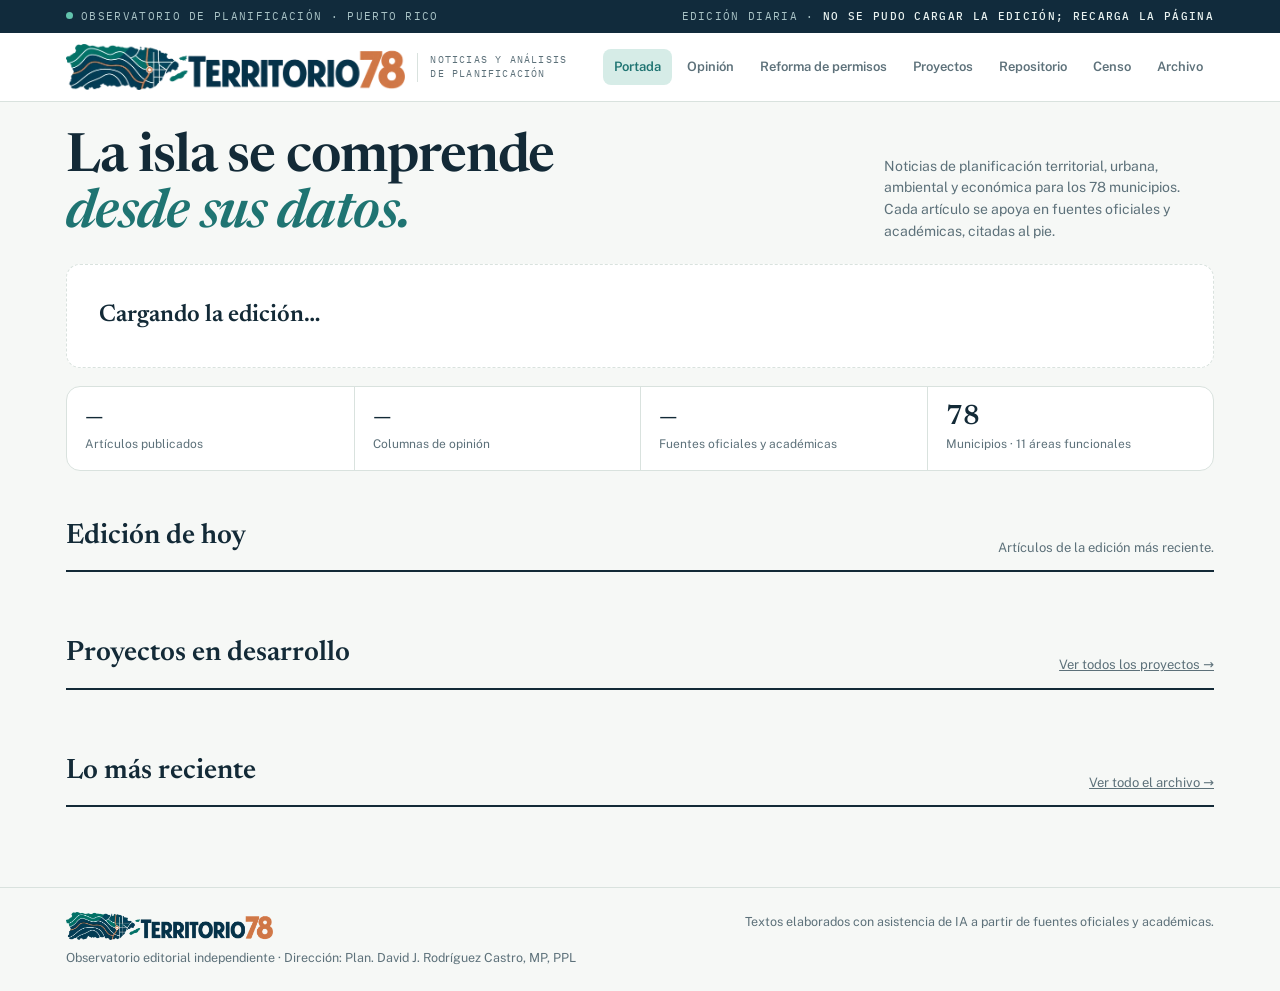
==== commit 7d7a1d8e: "Oculta datos internos; solo se muestran las fuentes Co-Authored-By: Claude Opus 5.5 <noreply@anthrop" ====
--- a/sitio/index.html
+++ b/sitio/index.html
@@ -17,7 +17,7 @@
 <link rel="preconnect" href="https://fonts.gstatic.com" crossorigin>
 <link rel="stylesheet" href="https://fonts.googleapis.com/css2?family=Newsreader:ital,opsz,wght@0,6..72,400;0,6..72,600;0,6..72,700;1,6..72,400&family=Public+Sans:wght@400;600;700;800&family=IBM+Plex+Mono:wght@400;500&display=swap">
 <style>
-/* Layout: periódico-observatorio — banda de edición, portada con artículo principal + radar, archivo filtrable, lectura con ficha de verificación al costado. */
+/* Layout: periódico-observatorio. */
 :root{
   --bg:#f6f8f6; --surface:#ffffff; --sunk:#edf2ef; --ink:#132a37; --muted:#5d717a; --line:#d9e2de;
   --navy:#112b3c; --navy-2:#164b54; --on-navy:#e9f2f0; --on-navy-muted:#a9c3c6;
@@ -175,7 +175,7 @@
 .btn.danger{color:var(--warn);border-color:var(--warn)}
 .btn.primary{background:var(--teal);border-color:var(--teal);color:var(--surface)}
 
-/* Bitácora */
+/* Ediciones */
 .log{display:grid;gap:14px}
 .ed{background:var(--surface);border:1px solid var(--line);border-radius:var(--radius);padding:20px;display:grid;grid-template-columns:150px minmax(0,1fr);gap:20px}
 .ed .d{font:600 22px/1.15 var(--display)}
@@ -443,8 +443,6 @@
       <a href="#repositorio" data-nav="repositorio">Repositorio</a>
       <a href="#censo" data-nav="censo">Censo</a>
       <a href="#archivo" data-nav="archivo">Archivo</a>
-      <a href="#bitacora" data-nav="bitacora">Bitácora</a>
-      <a href="#metodo" data-nav="metodo">Método</a>
     </nav>
   </div>
 </header>
@@ -454,18 +452,16 @@
   <section class="view" id="v-inicio">
     <div class="lede">
       <h1>La isla se comprende <em>desde sus datos.</em></h1>
-      <p>Noticias de planificación territorial, urbana, ambiental y económica para los 78 municipios. Cada artículo se redacta a partir de fuentes oficiales y académicas, y se contrasta con ellas antes de publicarse.</p>
+      <p>Noticias de planificación territorial, urbana, ambiental y económica para los 78 municipios. Cada artículo se apoya en fuentes oficiales y académicas, citadas al pie.</p>
     </div>
     <div id="frontSlot">
       <div class="empty" id="frontEmpty">
-        <span class="label cat">Primera edición en preparación</span>
-        <h3>La redacción está trabajando.</h3>
-        <p>Cada mañana el equipo revisa fuentes oficiales y académicas, redacta los artículos del día y los verifica afirmación por afirmación. Las publicaciones aparecerán aquí en cuanto se aprueben.</p>
+        <h3>Cargando la edición…</h3>
       </div>
     </div>
     <div class="strip" aria-label="Cobertura">
       <div><strong id="stPosts">—</strong><small>Artículos publicados</small></div>
-      <div><strong id="stClaims">—</strong><small>Afirmaciones verificadas</small></div>
+      <div><strong id="stClaims">—</strong><small>Columnas de opinión</small></div>
       <div><strong id="stOfficial">—</strong><small>Fuentes oficiales y académicas</small></div>
       <div><strong>78</strong><small>Municipios · 11 áreas funcionales</small></div>
     </div>
@@ -473,7 +469,7 @@
 
     <div class="sec-head">
       <h2>Edición de hoy</h2>
-      <p id="todayNote">Artículos aprobados en la edición más reciente.</p>
+      <p id="todayNote">Artículos de la edición más reciente.</p>
     </div>
     <div class="grid" id="todayGrid"></div>
 
@@ -496,7 +492,7 @@
   <section class="view" id="v-opinion" hidden>
     <div class="sec-head" style="margin-top:0">
       <h2>Opinión</h2>
-      <p>Columnas sobre el territorio, la ciudad y el futuro de Puerto Rico. Cada dato que se cita se verifica con su fuente; las opiniones son del autor.</p>
+      <p>Columnas sobre el territorio, la ciudad y el futuro de Puerto Rico. Los datos citados provienen de fuentes oficiales y académicas; las opiniones son del autor.</p>
     </div>
     <div class="columnist"><span class="av" aria-hidden="true">DR</span><div><b>Plan. David J. Rodríguez Castro, MP, PPL</b><p>Planificador profesional. Escribe sobre ordenación territorial, vivienda, demografía y datos para decidir mejor.</p></div></div>
     <div class="op-grid" id="opGrid"></div>
@@ -546,7 +542,7 @@
     <div id="csHero"></div>
     <div class="sec-head"><h2>Puerto Rico en cifras</h2><p id="csNota"></p></div>
     <div class="cs-grid" id="csGrid"></div>
-    <div class="sec-head"><h2>Novedades del Censo</h2><p>Publicaciones nuevas del Censo con datos de Puerto Rico. Se revisa cada día; cada entrada enlaza a la fuente oficial.</p></div>
+    <div class="sec-head"><h2>Novedades del Censo</h2><p>Publicaciones nuevas del Censo con datos de Puerto Rico. Cada entrada enlaza a la fuente oficial.</p></div>
     <ol class="cs-news" id="csNews"></ol>
   </section>
 
@@ -557,14 +553,14 @@
       <p>Líneas de investigación y herramientas en las que trabaja el autor. Se describen de forma general; los resultados se publicarán aquí cuando estén validados.</p>
     </div>
     <div class="pj-grid" id="pjGrid"></div>
-    <p class="pj-note">Las descripciones son generales y no constituyen resultados oficiales ni posiciones de ninguna agencia. Las cifras y hallazgos se publicarán como artículos verificados cuando cada proyecto concluya sus etapas de validación.</p>
+    <p class="pj-note">Las descripciones son generales y no constituyen resultados oficiales ni posiciones de ninguna agencia. Las cifras y hallazgos se publicarán como artículos cuando cada proyecto concluya sus etapas de validación.</p>
   </section>
 
   <!-- ARCHIVO -->
   <section class="view" id="v-archivo" hidden>
     <div class="sec-head" style="margin-top:0">
       <h2>Archivo</h2>
-      <p>Todos los artículos publicados, con sus fuentes y su ficha de verificación.</p>
+      <p>Todos los artículos publicados, con sus fuentes y referencias.</p>
     </div>
     <div class="tools">
       <input class="field" id="q" type="search" placeholder="Buscar tema, municipio, agencia…" aria-label="Buscar en el archivo">
@@ -582,49 +578,12 @@
     <div id="articleSlot"></div>
   </section>
 
-  <!-- BITÁCORA -->
-  <section class="view" id="v-bitacora" hidden>
-    <div class="sec-head" style="margin-top:0">
-      <h2>Bitácora de la redacción</h2>
-      <p>Qué revisó el equipo en cada edición, qué se publicó y qué se descartó y por qué.</p>
-    </div>
-    <div class="log" id="logList">
-      <div class="empty"><h3>Sin ediciones registradas todavía.</h3><p>La primera bitácora aparecerá al cerrar la primera edición.</p></div>
-    </div>
-  </section>
-
-  <!-- MÉTODO -->
-  <section class="view" id="v-metodo" hidden>
-    <div class="sec-head" style="margin-top:0">
-      <h2>Cómo se hace cada edición</h2>
-      <p>Un equipo de agentes de IA trabaja cada día bajo reglas editoriales fijas. La dirección editorial puede retirar cualquier publicación.</p>
-    </div>
-    <div class="team">
-      <div class="role"><span class="step">PASO 1 · RADAR</span><h3>Rastreo de fuentes</h3><p>Revisa publicaciones de las últimas 24 a 72 horas en agencias de Puerto Rico y federales, la Legislatura, revistas revisadas por pares y organismos internacionales. Confirma la fecha y los hechos en la página original.</p></div>
-      <div class="role"><span class="step">PASO 2 · SELECCIÓN</span><h3>Coordinación editorial</h3><p>Elige de tres a cinco temas por relevancia para la planificación en Puerto Rico, evita repetir lo ya publicado y equilibra el ámbito local, el académico y el internacional.</p></div>
-      <div class="role"><span class="step">PASO 3 · REDACCIÓN</span><h3>Redactores en paralelo</h3><p>Cada redactor trabaja un tema: lee las fuentes completas, escribe el artículo en español, separa hechos de análisis y prepara las referencias en formato APA.</p></div>
-      <div class="role"><span class="step">PASO 4 · VERIFICACIÓN</span><h3>Verificación independiente</h3><p>Un agente que no participó en la redacción contrasta cada afirmación con su fuente. Corrige lo que no coincide y elimina lo que no puede confirmar.</p></div>
-      <div class="role"><span class="step">PASO 5 · PUBLICACIÓN</span><h3>Cierre de edición</h3><p>Solo se publican los artículos aprobados. La edición queda registrada en la bitácora, con los temas descartados y sus motivos.</p></div>
-      <div class="role"><span class="step">SIEMPRE · DIRECCIÓN</span><h3>Autoría y dirección</h3><p>Los artículos se publican bajo la firma del Plan. David J. Rodríguez Castro, MP, PPL, director editorial, que puede retirar o corregir cualquier publicación.</p></div>
-    </div>
-    <div class="rules">
-      <div><span class="label" style="color:#9fd8c8">Criterios de publicación</span><h3 style="margin-top:10px">Publicar con evidencia, no solo con velocidad.</h3></div>
-      <ul>
-        <li><b>Fuente primaria obligatoria.</b> Cada artículo se ancla en un documento oficial o en una publicación académica con DOI. La prensa sirve de apoyo, no de prueba.</li>
-        <li><b>Hechos y análisis separados.</b> Las cifras, fechas y plazos se citan; las interpretaciones se presentan como tales.</li>
-        <li><b>Propuesta no es norma.</b> Un borrador, un proyecto de ley o un aviso de comentarios no se presenta como algo aprobado.</li>
-        <li><b>Sin dato confirmado, no hay dato.</b> Lo que la verificación no puede confirmar se elimina del texto.</li>
-        <li><b>Opinión separada de información.</b> Las columnas de opinión se identifican como tales; sus datos pasan por la misma verificación que las noticias.</li>
-        <li><b>Independencia.</b> Territorio 78 no es un medio oficial de la Junta de Planificación ni de ninguna agencia.</li>
-      </ul>
-    </div>
-  </section>
 </main>
 
 <footer>
   <div class="wrap">
     <span><img class="foot-logo logo-l" src="[data-uri]" alt="Territorio 78" width="207" height="28"><img class="foot-logo logo-d" src="[data-uri]" alt="" width="207" height="28">Observatorio editorial independiente · Dirección: Plan. David J. Rodríguez Castro, MP, PPL</span>
-    <span>Textos redactados con asistencia de IA y verificados contra sus fuentes.</span>
+    <span>Textos elaborados con asistencia de IA a partir de fuentes oficiales y académicas.</span>
   </div>
 </footer>
 
@@ -782,9 +741,7 @@
   function verifPill(a){
     const v = a.verificacion || {};
     if ((a.estado||"publicado") === "retirado") return '<span class="pill warn">Retirado</span>';
-    if (v.estado === "verificado") return `<span class="pill ok">✓ Verificado${v.afirmaciones?` ${v.verificadas}/${v.afirmaciones}`:""}</span>`;
-    if (v.estado === "verificado con correcciones") return '<span class="pill ok">✓ Verificado · corregido</span>';
-    return '<span class="pill off">Sin ficha</span>';
+    return "";
   }
   const autorDe = a => a.autor || AUTOR_DEFAULT;
   function card(a){
@@ -808,10 +765,10 @@
     let claims = 0; const srcSet = new Set();
     visible().forEach(a => { claims += +((a.verificacion||{}).verificadas||0); (a.fuentes||[]).forEach(f => { if (f.tipo !== "prensa" && f.url) srcSet.add(f.url); }); });
     $("#stPosts").textContent = storeReady ? visible().length : "—";
-    $("#stClaims").textContent = storeReady ? claims : "—";
+    $("#stClaims").textContent = storeReady ? columns().length : "—";
     $("#stOfficial").textContent = storeReady ? srcSet.size : "—";
     if (!list.length){
-      slot.innerHTML = `<div class="empty"><span class="label cat">${storeReady ? "Primera edición en preparación" : "Conectando con la redacción"}</span><h3>${storeReady ? "La redacción está trabajando." : "Cargando la edición…"}</h3><p>Cada mañana el equipo revisa fuentes oficiales y académicas, redacta los artículos del día y los verifica afirmación por afirmación. Las publicaciones aparecerán aquí en cuanto se aprueben.</p></div>`;
+      slot.innerHTML = `<div class="empty"><h3>${storeReady ? "La edición de hoy se publicará en breve." : "Cargando la edición…"}</h3></div>`;
       $("#todayGrid").innerHTML = ""; $("#recentGrid").innerHTML = ""; return;
     }
     const latestDate = list[0].fecha;
@@ -824,7 +781,7 @@
           <h2>${esc(feat.titulo)}</h2><p>${esc(feat.subtitulo || feat.resumen)}</p></div>
         <div class="hero-foot"><span>Por ${esc(autorDe(feat))} · ${esc(fmtDate(feat.fecha))}</span><span class="go">Leer artículo ↗</span></div>
       </a>
-      <aside class="radar" aria-label="En el radar"><div class="radar-head label"><span>En el radar</span><span>${others.length}</span></div>
+      <aside class="radar" aria-label="Más noticias"><div class="radar-head label"><span>Más noticias</span><span>${others.length}</span></div>
         ${others.map((a,i) => `<a href="#${esc(a._id)}"><span class="n">${i+1}</span><span><strong>${esc(a.titulo)}</strong><small>${esc(a.categoria||"")} · ${esc(fmtShort(a.fecha))}</small></span></a>`).join("") || '<p style="color:var(--muted);font-size:14px">Los próximos artículos aparecerán aquí.</p>'}
       </aside></div>`;
     requestAnimationFrame(() => drawContours(slot.querySelector("canvas"), feat._id));
@@ -848,7 +805,7 @@
   }
   function renderOpinion(){
     const list = columns();
-    $("#opGrid").innerHTML = list.length ? list.map(opCard).join("") : `<div class="empty" style="grid-column:1/-1"><h3>${storeReady ? "La primera columna está en preparación." : "Cargando columnas…"}</h3><p>Las columnas de opinión se publican dos veces por semana, con cada dato verificado contra su fuente.</p></div>`;
+    $("#opGrid").innerHTML = list.length ? list.map(opCard).join("") : `<div class="empty" style="grid-column:1/-1"><h3>${storeReady ? "La primera columna está en preparación." : "Cargando columnas…"}</h3><p>Las columnas de opinión se publican dos veces por semana.</p></div>`;
   }
 
   /* ---------- Proyectos ---------- */
@@ -1011,7 +968,7 @@
     const bps = {tipo:"barras", titulo:"Viviendas autorizadas en permisos de construcción", unidad:"viviendas", categorias:CS.bps.map(r=>String(r[0])), series:[{nombre:"Unidades autorizadas", valores:CS.bps.map(r=>r[1])}], fuente:"Building Permits Survey (U.S. Census Bureau)"};
     $("#csGrid").innerHTML = `<div class="cs-wide">${renderViz(hist)}</div>${renderViz(pep)}${renderViz(bps)}<div class="cs-wide">${renderViz(tab)}</div>${renderViz(cre)}<div class="viz"><h4>Fuentes oficiales</h4><ul class="srcs">${Object.entries({"Estimaciones de población":CS.fuentes.pep,"ACS 5 años":CS.fuentes.acs5,"ACS 1 año":CS.fuentes.acs1,"Censo 2020":CS.fuentes.dec,"Resiliencia comunitaria":CS.fuentes.cre,"Permisos de construcción":CS.fuentes.bps}).filter(([,u])=>safeUrl(u)).map(([n,u])=>`<li><a href="${esc(u)}" target="_blank" rel="noopener">${esc(n)}</a><br><span class="pill ok">Oficial</span></li>`).join("")}</ul></div>`;
     const news = CSNEWS.slice().sort((a,b) => (b.fecha||"").localeCompare(a.fecha||""));
-    $("#csNews").innerHTML = news.length ? news.map((n,i) => `<li><div class="d" style="font:600 16px/1.2 var(--display)">${esc(fmtShort(n.fecha))}${n.estado?`<br><span class="pill ${({incorporado:"ok","por incorporar":"gold"})[n.estado]||"off"}" style="margin-top:6px">${esc(({incorporado:"Incorporado","por incorporar":"Por incorporar",anuncio:"Próxima publicación",informativo:"Informativo"})[n.estado]||n.estado)}</span>`:""}</div><div>${i===0?'<span class="pill rf-new">Más reciente</span>':""}<b style="display:block;margin-top:4px">${esc(n.titulo)}</b><p>${esc(n.resumen)}</p><div class="rf-links">${safeUrl(n.url)?`<a href="${esc(n.url)}" target="_blank" rel="noopener">Ver en ${esc(n.fuente||"census.gov")} ↗</a>`:""}</div></div></li>`).join("") : `<li><div></div><div><p style="color:var(--muted)">${storeReady ? "Sin novedades registradas todavía." : "Cargando novedades…"}</p></div></li>`;
+    $("#csNews").innerHTML = news.length ? news.map((n,i) => `<li><div class="d" style="font:600 16px/1.2 var(--display)">${esc(fmtShort(n.fecha))}${n.estado==="anuncio"?`<br><span class="pill gold" style="margin-top:6px">Próxima publicación</span>`:""}</div><div>${i===0?'<span class="pill rf-new">Más reciente</span>':""}<b style="display:block;margin-top:4px">${esc(n.titulo)}</b><p>${esc(n.resumen)}</p><div class="rf-links">${safeUrl(n.url)?`<a href="${esc(n.url)}" target="_blank" rel="noopener">Ver en ${esc(n.fuente||"census.gov")} ↗</a>`:""}</div></div></li>`).join("") : `<li><div></div><div><p style="color:var(--muted)">${storeReady ? "Sin novedades registradas todavía." : "Cargando novedades…"}</p></div></li>`;
   }
 
   /* ---------- Archivo ---------- */
@@ -1042,12 +999,10 @@
     const a = ARTS.find(x => x._id === id);
     const slot = $("#articleSlot");
     if (!a || ((a.estado||"publicado") !== "publicado" && !canEdit)){
-      slot.innerHTML = `<div class="empty"><h3>${storeReady ? "Este artículo no está disponible." : "Cargando artículo…"}</h3><p>${storeReady ? "Pudo haber sido retirado por la dirección editorial. Vuelve a la portada para ver la edición vigente." : "Conectando con la base de la redacción."}</p></div>`;
+      slot.innerHTML = `<div class="empty"><h3>${storeReady ? "Este artículo no está disponible." : "Cargando artículo…"}</h3><p>${storeReady ? "Pudo haber sido retirado por la dirección editorial. Vuelve a la portada para ver la edición vigente." : "Un momento."}</p></div>`;
       return;
     }
     document.title = a.titulo + " · Territorio 78";
-    const v = a.verificacion || {};
-    const pct = v.afirmaciones ? Math.round(100*(+v.verificadas||0)/(+v.afirmaciones)) : 0;
     const fuentes = (a.fuentes||[]).filter(f => safeUrl(f.url));
     const refs = a.referencias || [];
     const retired = (a.estado||"publicado") === "retirado";
@@ -1071,28 +1026,17 @@
         ${retired ? '<div class="notice">Este artículo fue retirado y no aparece para los lectores.</div>' : ""}
         <h1>${esc(a.titulo)}</h1>
         ${a.subtitulo ? `<p class="dek">${esc(a.subtitulo)}</p>` : ""}
-        <div class="byline"><span class="author"><span class="av" aria-hidden="true">${esc(initials(autor))}</span><span><b>${op?"Columna de ":"Por "}${esc(autor)}</b><small>${op?"Opinión · datos verificados de forma independiente":"Redacción asistida por IA · verificación independiente"}</small></span></span><span>Publicado el ${esc(fmtDate(a.fecha))}</span>${a.fechaEvento && a.fechaEvento!==a.fecha?`<span>Hecho del ${esc(fmtDate(a.fechaEvento))}</span>`:""}${a.lectura?`<span>${esc(a.lectura)} de lectura</span>`:""}</div>
+        <div class="byline"><span class="author"><span class="av" aria-hidden="true">${esc(initials(autor))}</span><span><b>${op?"Columna de ":"Por "}${esc(autor)}</b><small>${op?"Columna de opinión":"Territorio 78"}</small></span></span><span>Publicado el ${esc(fmtDate(a.fecha))}</span>${a.fechaEvento && a.fechaEvento!==a.fecha?`<span>Hecho del ${esc(fmtDate(a.fechaEvento))}</span>`:""}${a.lectura?`<span>${esc(a.lectura)} de lectura</span>`:""}</div>
         ${img ? `<figure class="photo"><img src="${esc(safeUrl(img.url))}" alt="${esc(img.alt||"")}" loading="lazy" onerror="this.closest('figure').remove()"><figcaption>${esc(img.alt||"")}${img.credito?` · Imagen: ${esc(img.credito)} (dominio público)`:""}</figcaption></figure>` : ""}
         <div class="body">${parts.join("")}</div>
         ${refs.length ? `<div class="refs"><h2>Referencias</h2><ol>${refs.map(r => `<li>${esc(r).replace(/(https:\/\/[^\s<]+)/g, u => `<a href="${u}" target="_blank" rel="noopener">${u}</a>`)}</li>`).join("")}</ol></div>` : ""}
-        ${op ? `<p class="opnote"><b>Columna de opinión.</b> Las opiniones expresadas son del autor a título personal y no representan la posición de la Junta de Planificación de Puerto Rico ni de ninguna otra entidad. Los datos citados se verificaron contra las fuentes indicadas.</p>` : ""}
-        <p class="disclaim">${op ? "Columna" : "Artículo"} firmado por ${esc(autor)}, redactado con asistencia de IA a partir de las fuentes citadas y contrastado con ellas por un agente de verificación independiente. Territorio 78 es un observatorio editorial independiente; no representa la posición de la Junta de Planificación ni de ninguna agencia.</p>
+        ${op ? `<p class="opnote"><b>Columna de opinión.</b> Las opiniones expresadas son del autor a título personal y no representan la posición de la Junta de Planificación de Puerto Rico ni de ninguna otra entidad. Los datos citados provienen de las fuentes indicadas.</p>` : ""}
+        <p class="disclaim">Territorio 78 es un observatorio editorial independiente; no representa la posición de la Junta de Planificación ni de ninguna agencia.</p>
       </article>
       <aside class="side">
         ${munis.length ? `<div class="box"><h3>Municipios</h3><div class="pmap" id="pmap"></div><div class="chips">${munis.map(m=>`<span>${esc(m)}</span>`).join("")}</div></div>` : ""}
-        <div class="box"><h3>Ficha de verificación</h3>
-          ${verifPill(a)}
-          ${v.afirmaciones ? `<div class="meter" role="img" aria-label="${esc(v.verificadas)} de ${esc(v.afirmaciones)} afirmaciones confirmadas"><i style="width:${pct}%"></i></div>` : ""}
-          <dl class="kv">
-            ${v.afirmaciones ? `<dt>Afirmaciones contrastadas</dt><dd>${esc(v.verificadas)} / ${esc(v.afirmaciones)}</dd>` : ""}
-            ${v.corregidas ? `<dt>Corregidas</dt><dd>${esc(v.corregidas)}</dd>` : ""}
-            ${v.eliminadas ? `<dt>Eliminadas por no verificables</dt><dd>${esc(v.eliminadas)}</dd>` : ""}
-            ${v.fecha ? `<dt>Fecha de verificación</dt><dd>${esc(fmtShort(v.fecha))}</dd>` : ""}
-          </dl>
-          ${v.nota ? `<p style="font-size:13px;color:var(--muted);margin:12px 0 0">${esc(v.nota)}</p>` : ""}
-        </div>
         ${fuentes.length ? `<div class="box"><h3>Fuentes consultadas</h3><ul class="srcs">${fuentes.map(f => `<li><a href="${esc(safeUrl(f.url))}" target="_blank" rel="noopener">${esc(f.nombre || f.url)}</a><br>${tipoFuente(f.tipo)}</li>`).join("")}</ul></div>` : ""}
-        ${canEdit && MODE === "artifact" ? `<div class="box"><h3>Dirección editorial</h3><div class="admin" id="adminBox">${retired ? '<button class="btn primary" data-act="restore">Restaurar publicación</button>' : '<button class="btn danger" data-act="ask">Retirar publicación</button>'}</div><p style="font-size:12px;color:var(--muted);margin:10px 0 0">El cambio se replica en el sitio público en la siguiente edición diaria.</p></div>` : ""}
+        ${canEdit && MODE === "artifact" ? `<div class="box"><h3>Dirección editorial</h3><div class="admin" id="adminBox">${retired ? '<button class="btn primary" data-act="restore">Restaurar publicación</button>' : '<button class="btn danger" data-act="ask">Retirar publicación</button>'}</div></div>` : ""}
       </aside></div>`;
     const pm = $("#pmap"); if (pm) mountMap(pm, munis);
     const box = $("#adminBox"); if (box) box.addEventListener("click", onAdmin(a));
@@ -1114,25 +1058,6 @@
     };
   }
 
-  /* ---------- Bitácora ---------- */
-  function renderLog(){
-    const eds = EDS.slice().sort((x,y) => (y.fecha||"").localeCompare(x.fecha||""));
-    if (!eds.length){ $("#logList").innerHTML = `<div class="empty"><h3>${storeReady ? "Sin ediciones registradas todavía." : "Cargando la bitácora…"}</h3><p>La primera bitácora aparecerá al cerrar la primera edición.</p></div>`; return; }
-    $("#logList").innerHTML = eds.map(e => {
-      const pubs = (e.publicados||[]).map(id => ARTS.find(a => a._id === id)).filter(Boolean);
-      const desc = e.descartados || [];
-      return `<div class="ed">
-        <div class="d">${esc(fmtShort(e.fecha))}<small>${e.numero === 0 ? "EDICIÓN FUNDACIONAL" : "EDICIÓN N.º " + esc(e.numero || "")}</small></div>
-        <div>
-          <div class="flow"><span>Radar <b>${esc(e.candidatos ?? "—")}</b> candidatos</span><span>Redacción <b>${esc(e.redactados ?? pubs.length)}</b></span><span>Verificación <b>${esc(e.afirmaciones ?? "—")}</b> afirmaciones</span><span>Publicados <b>${esc((e.publicados||[]).length)}</b></span></div>
-          ${e.resumen ? `<p>${esc(e.resumen)}</p>` : ""}
-          ${pubs.length ? `<p>${pubs.map(a => `<a href="#${esc(a._id)}">${esc(a.titulo)}</a>`).join(" · ")}</p>` : ""}
-          ${desc.length ? `<details><summary>Descartados (${desc.length})</summary><ul>${desc.map(d => `<li><b>${esc(d.titulo)}</b> — ${esc(d.motivo)}</li>`).join("")}</ul></details>` : ""}
-          ${(e.sinNovedad||[]).length ? `<details><summary>Fuentes revisadas sin novedad</summary><p style="margin-top:8px">${esc(e.sinNovedad.join(" · "))}</p></details>` : ""}
-        </div></div>`;
-    }).join("");
-  }
-
   function renderEdition(){
     if (!storeReady) return;
     const list = sortArts(visible());
@@ -1144,7 +1069,7 @@
   }
 
   /* ---------- Rutas ---------- */
-  const VIEWS = ["inicio","opinion","reforma","proyectos","repositorio","censo","archivo","bitacora","metodo"];
+  const VIEWS = ["inicio","opinion","reforma","proyectos","repositorio","censo","archivo"];
   function route(){
     const h = (location.hash || "#inicio").slice(1);
     const isArt = h.startsWith("a-");
@@ -1159,7 +1084,7 @@
     window.scrollTo({top:0});
   }
   function renderAll(){
-    renderEdition(); renderFront(); renderOpinionFront(); renderOpinion(); renderReforma(); renderProjects(); renderLog();
+    renderEdition(); renderFront(); renderOpinionFront(); renderOpinion(); renderReforma(); renderProjects();
     const h = (location.hash||"").slice(1);
     if (h.startsWith("a-")) renderArticle(h);
     if (!$("#v-archivo").hidden) renderArchive();
@@ -1175,7 +1100,7 @@
     MODE = "artifact"; dbRef = db;
     try { const user = await window.claude.use("user"); canEdit = user ? !!(await user.canEdit()) : false; } catch(e){ canEdit = false; }
     let gotA = false, gotE = false;
-    const timer = setTimeout(() => { if (!storeReady) $("#editionLine").innerHTML = "Edición diaria · <b>la base no responde todavía</b>"; }, 10000);
+    const timer = setTimeout(() => { if (!storeReady) $("#editionLine").innerHTML = "Edición diaria · <b>cargando…</b>"; }, 10000);
     const ready = () => { if (gotA && gotE){ storeReady = true; clearTimeout(timer); } renderAll(); };
     db.collection("articulos").onSnapshot(snap => { ARTS = snap.docs.filter(d => d.exists).map(d => Object.assign({_id:d.id}, d.data())); if (!snap.metadata.fromCache) gotA = true; ready(); }, () => { gotA = true; ready(); });
     db.collection("censo").onSnapshot(snap => { CSNEWS = snap.docs.filter(d => d.exists).map(d => Object.assign({_id:d.id}, d.data())); if (!$("#v-censo").hidden) renderCenso(); }, () => {});
